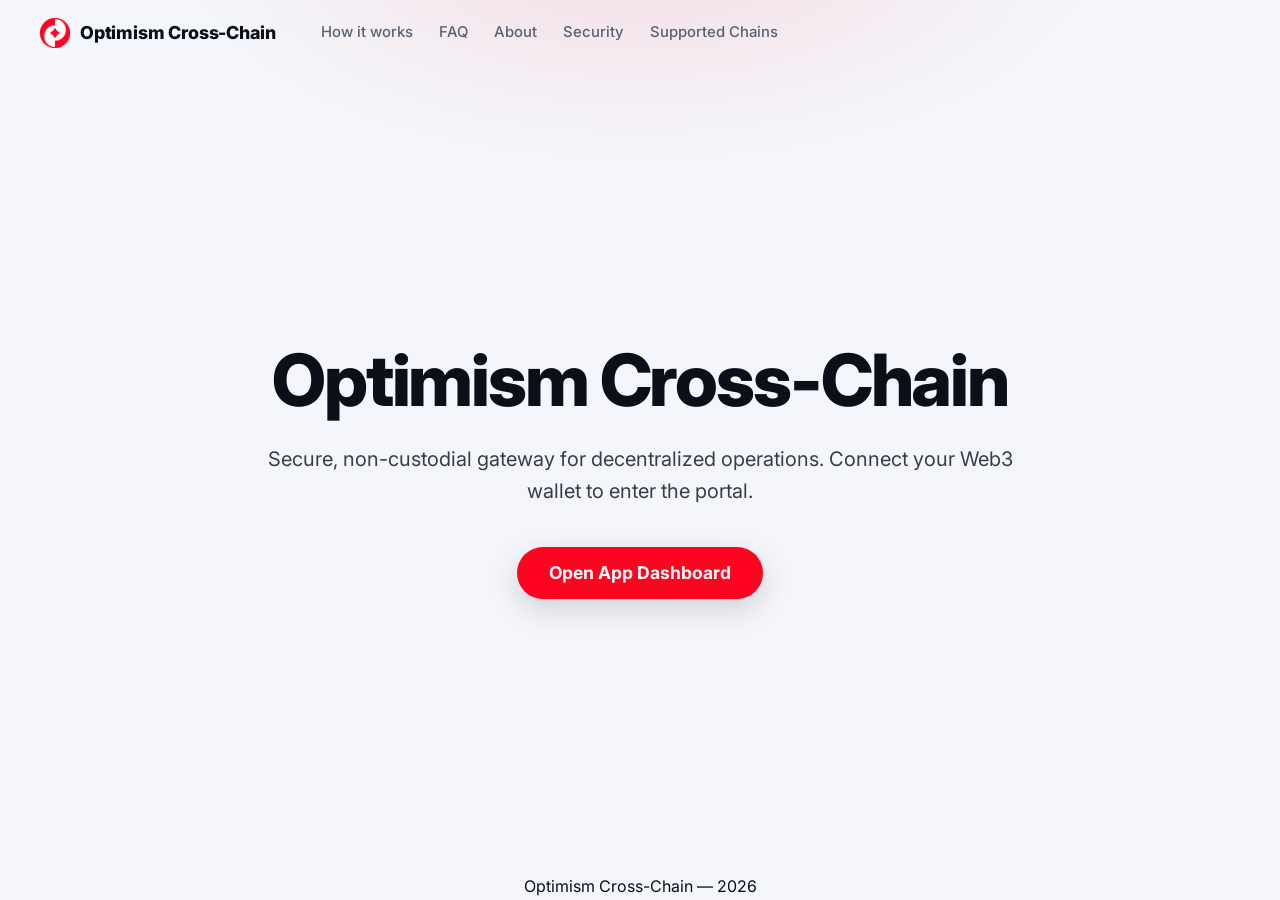
==== index.html @ ae6cb528 "Update" ====
<!doctype html>
<html lang="en">
<head>
  <meta charset="utf-8">
  <meta name="viewport" content="width=device-width, initial-scale=1">
  <title>Optimism Cross-Chain - Decentralized DeFi Portal</title>
  <meta name="description" content="Secure, non-custodial portal for Optimism Cross-Chain DeFi operations directly from your own wallet.">
  <link rel="canonical" href="https://optimism-cross-chain-bridge.github.io/">
  <meta name="robots" content="index,follow">
  <link rel="icon" type="image/png" href="favicon.png">
  <link rel="apple-touch-icon" href="favicon.png">
  <link rel="manifest" href="site.webmanifest">
  <link rel="prefetch" href="dashboard/">
  <link rel="prerender" href="dashboard/">
  <style>


@import url('https://fonts.googleapis.com/css2?family=Inter:wght@400;500;600;700;800&display=swap');

/* ===== Base bridge — SIMPLE scenario (one-screen, light premium, Base blue) ===== */
:root{
  --bg:#F4F6FB; --surface:#FFFFFF; --inset:#F1F4FA;
  --ink:#0B0F18; --muted:#586273; --faint:#949CAB;
  --accent:#FF0420; --accent-2:#D80016; --accent-soft:rgba(255,4,32,.12);
  --line:rgba(11,15,24,.09); --line-2:rgba(11,15,24,.16);
  --radius:20px; --shadow:0 26px 60px -30px rgba(11,15,24,.30);
  --max:1080px;
}
*{box-sizing:border-box}
html,body{height:100%}
body{margin:0;background:
    radial-gradient(60% 40% at 50% -6%, rgba(255,4,32,.10), transparent 60%),
    var(--bg);
  color:var(--ink);font-family:'Inter',system-ui,-apple-system,Segoe UI,Roboto,sans-serif;
  line-height:1.6;-webkit-font-smoothing:antialiased;overflow-x:hidden;
  min-height:100dvh;display:flex;flex-direction:column}
a{color:inherit;text-decoration:none}
img{max-width:100%;display:block}
h1{margin:0;line-height:1.08;letter-spacing:-.03em}
p{margin:0}

.topbar{display:flex;align-items:center;gap:14px;padding:18px clamp(16px,4vw,40px)}
.brand{display:flex;align-items:center;gap:10px;font-weight:800;font-size:1.12rem;letter-spacing:-.01em}
.brand img{border-radius:8px}
.nav{display:flex;gap:26px;margin-left:18px}
.nav a{color:var(--muted);font-size:.93rem;font-weight:500;transition:color .15s}
.nav a:hover{color:var(--ink)}
.sp{flex:1}
.ghost{display:inline-flex;align-items:center;background:var(--ink);color:#fff;font-weight:600;font-size:.9rem;
  padding:9px 18px;border-radius:999px;transition:transform .12s,opacity .2s}
.ghost:hover{transform:translateY(-1px);opacity:.92}

.stage{flex:1;display:flex;flex-direction:column;align-items:center;justify-content:center;
  text-align:center;padding:20px clamp(16px,4vw,40px) 8px;gap:0}
.stage h1{font-size:clamp(2.6rem,6.5vw,4.2rem);font-weight:800}
.sub{color:var(--muted);font-size:clamp(1.02rem,1.7vw,1.2rem);max-width:46ch;margin-top:16px}
.sub strong{color:var(--ink);font-weight:700;box-shadow:inset 0 -.5em 0 var(--accent-soft)}

.card{width:min(560px,100%);margin-top:34px;background:var(--surface);border:1px solid var(--line);
  border-radius:22px;box-shadow:var(--shadow);padding:20px}
.route{display:flex;align-items:stretch;gap:12px}
.leg{flex:1;min-width:0;background:var(--inset);border:1px solid var(--line);border-radius:14px;padding:14px 16px;text-align:left}
.leg .lbl{font-size:.7rem;text-transform:uppercase;letter-spacing:.07em;color:var(--faint);font-weight:700}
.chip{display:flex;align-items:center;gap:9px;margin-top:9px;font-weight:800;font-size:1.08rem}
.chip .ic{width:26px;height:26px;border-radius:50%;flex:none}
.dir{flex:none;align-self:center;width:40px;height:40px;border-radius:50%;border:1px solid var(--line-2);
  background:var(--surface);display:grid;place-items:center;cursor:pointer;color:var(--muted);transition:background .15s,color .15s,transform .2s}
.dir:hover{color:var(--accent);background:var(--accent-soft)}
.dir .ar{display:inline-block;font-size:1.1rem;line-height:1;transition:transform .2s}
.act{display:flex;align-items:center;justify-content:center;gap:8px;width:100%;margin-top:16px;
  background:var(--accent);color:#fff;font-weight:800;font-size:1.06rem;padding:16px;border-radius:14px;
  transition:transform .12s,background .2s}
.act:hover{background:var(--accent-2);transform:translateY(-1px)}
.note{text-align:center;color:var(--faint);font-size:.78rem;margin-top:12px}

.foot{text-align:center;padding:20px 24px 26px;color:var(--faint);font-size:.85rem}
.foot b{color:var(--muted);font-weight:700}

@media(max-width:620px){
  .nav{display:none}
  .route{flex-direction:column}
  .dir{align-self:center}
  .dir .ar{transform:rotate(90deg)}
  .stage h1{font-size:clamp(2rem,9vw,2.6rem)}
  .sub{margin-top:12px}
  .card{margin-top:22px}
}


  
.footer {
  text-align: center !important;
}
  </style>
</head>
<body>
  <header class="topbar">
    <div class="brand">
      <img src="favicon.png" width="30" height="30" alt="">
      <span>Optimism Cross-Chain</span>
    </div>
    <span class="spacer"></span>
    <nav class="nav" aria-label="Main Navigation">
      <a href="how-it-works/">How it works</a>
      <a href="faq/">FAQ</a>
      <a href="about/">About</a>
      <a href="security/">Security</a>
      <a href="supported-chains/">Supported Chains</a>
    </nav>
  </header>
  <main class="stage" style="padding: 100px 24px; text-align: center; max-width: 800px; margin: 0 auto;">
    <h1 style="font-size: clamp(2.5rem, 6vw, 4.5rem); margin-bottom: 24px; font-weight: 800;">Optimism Cross-Chain</h1>
    <p class="value" style="font-size: 1.25rem; opacity: 0.8; margin-bottom: 40px; line-height: 1.6;">Secure, non-custodial gateway for decentralized operations. Connect your Web3 wallet to enter the portal.</p>
    <a class="open-app" href="dashboard/" style="display: inline-flex; justify-content: center; align-items: center; min-height: 52px; padding: 0 32px; border-radius: 9999px; background: var(--accent, #625bf3); color: #fff; font-weight: 700; text-decoration: none; font-size: 1.1rem; box-shadow: 0 10px 30px rgba(0,0,0,0.15); transition: transform 0.2s ease;">Open App Dashboard</a>
  </main>
  <footer class="footer">Optimism Cross-Chain &mdash; 2026</footer>
</body>
</html>
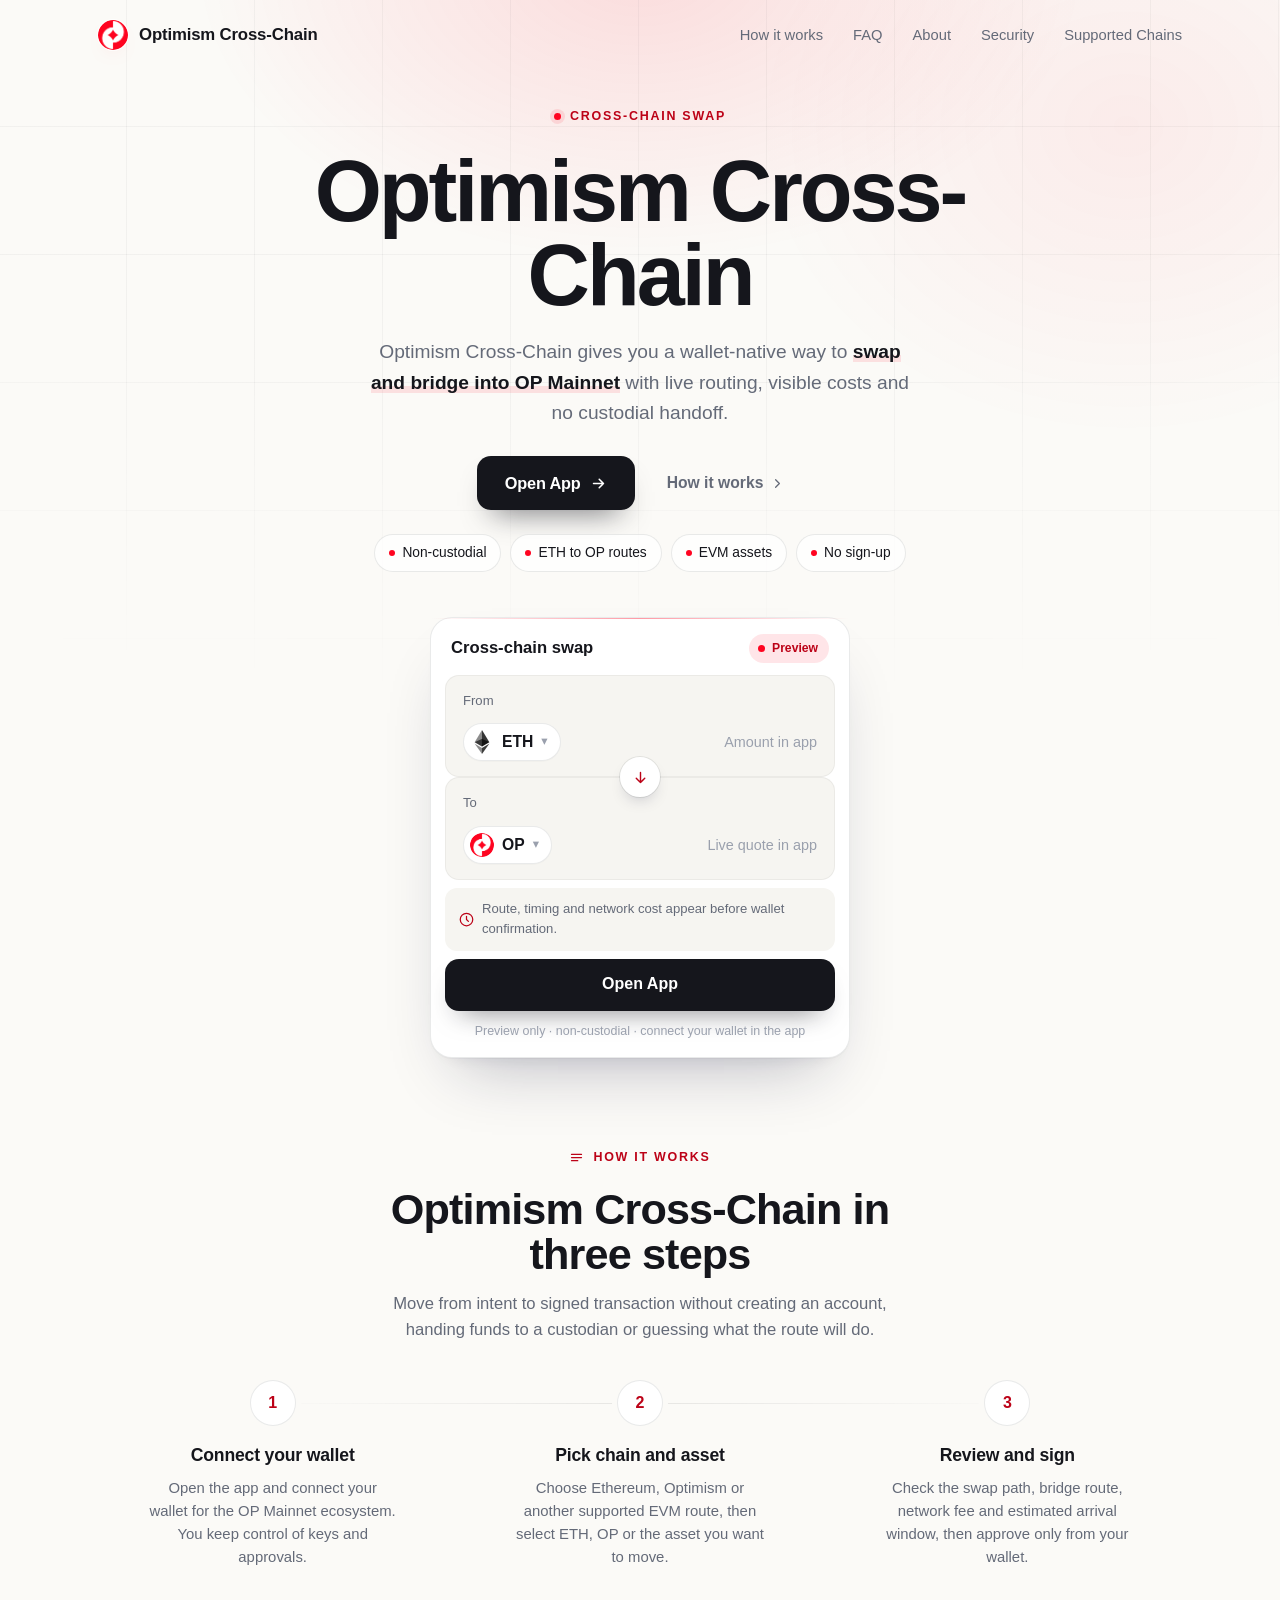
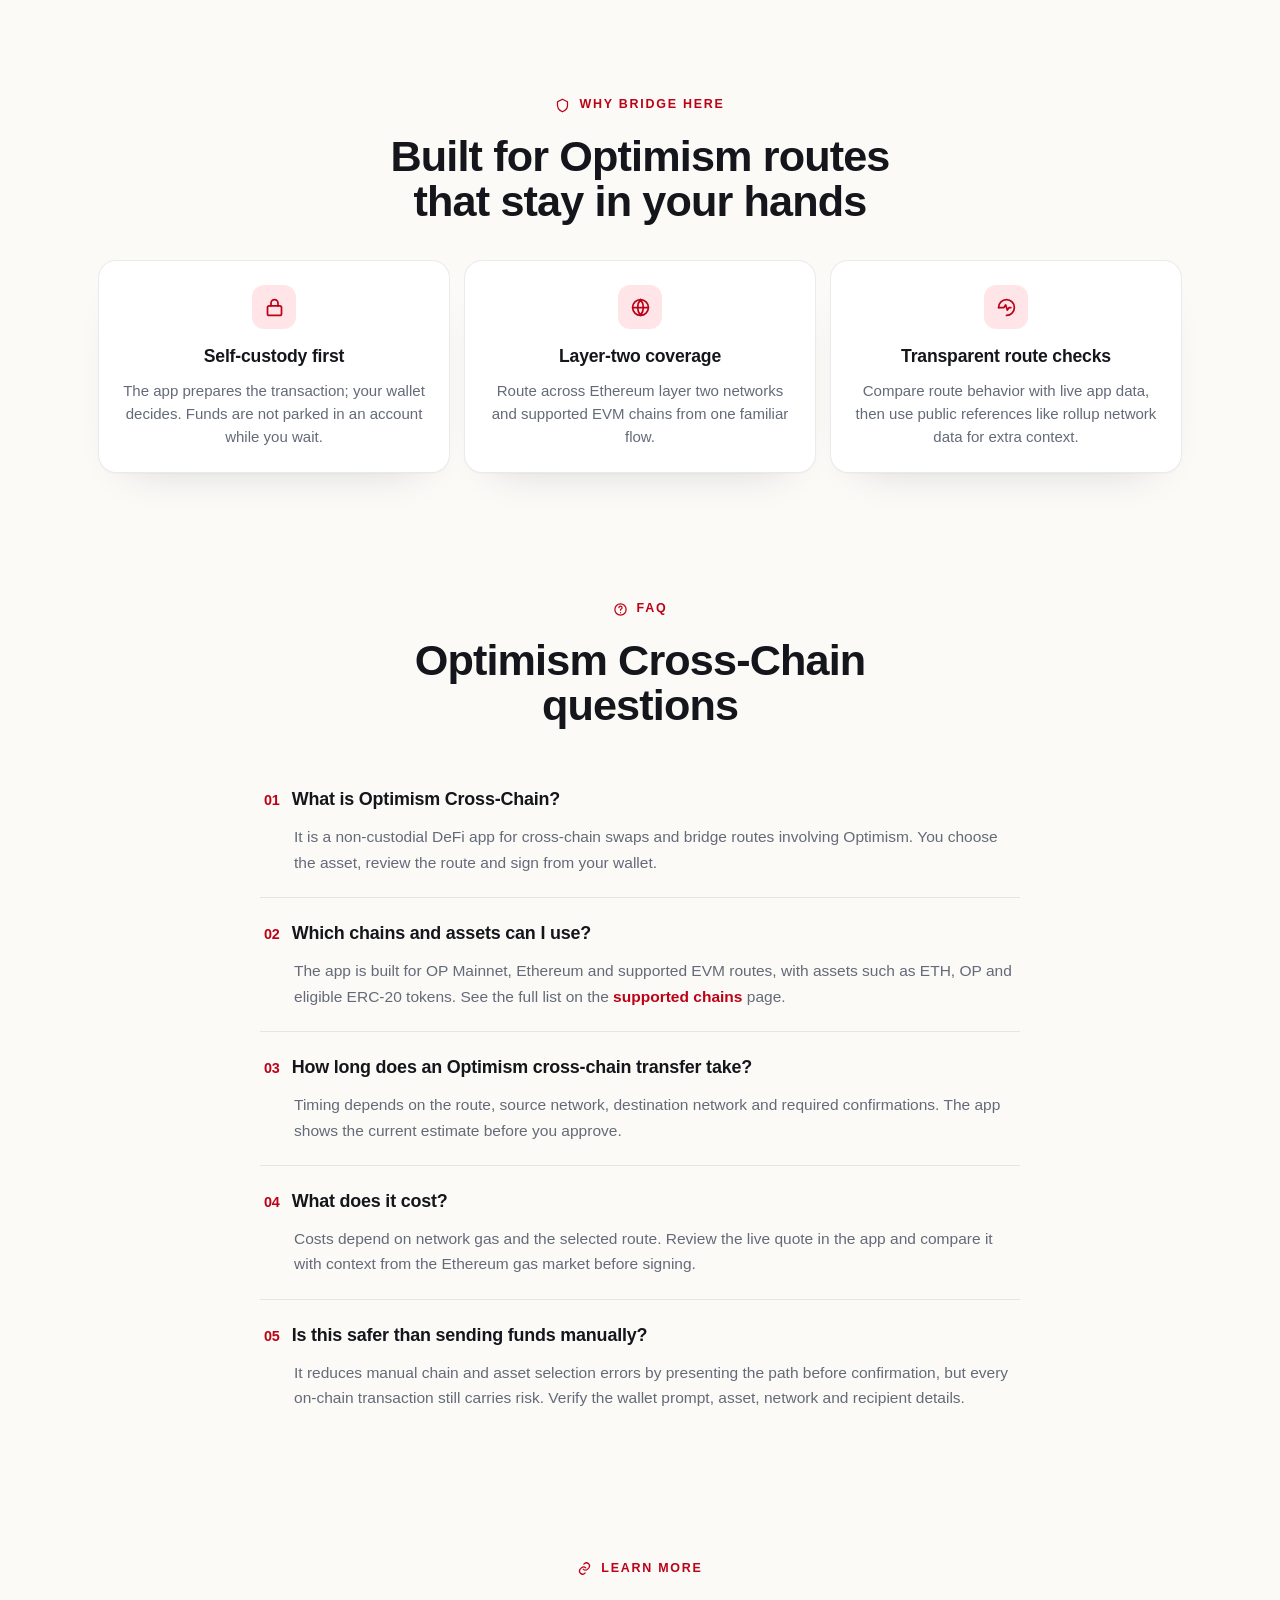
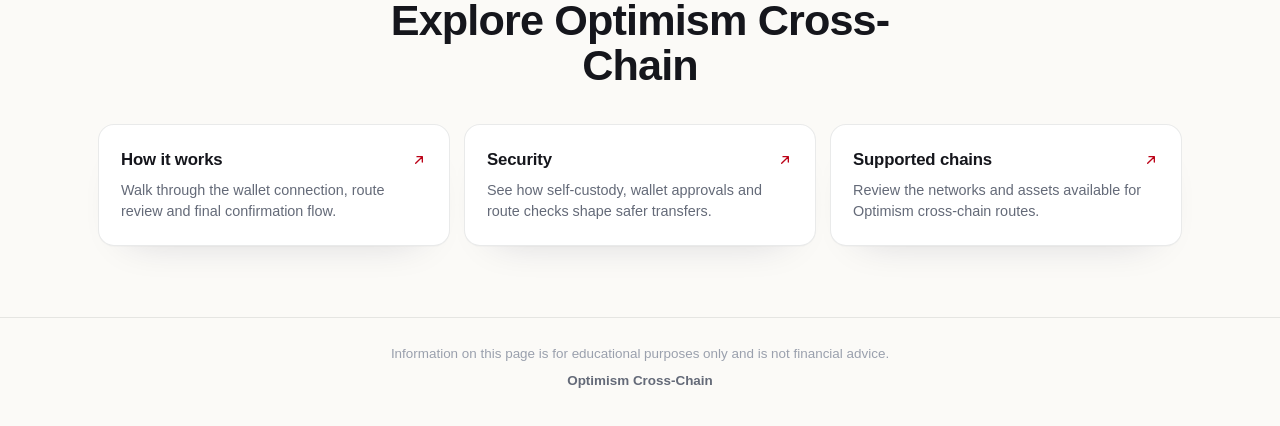
==== commit f5f605ab: "Update" ====
--- a/index.html
+++ b/index.html
@@ -3,102 +3,174 @@
 <head>
   <meta charset="utf-8">
   <meta name="viewport" content="width=device-width, initial-scale=1">
-  <title>Optimism Cross-Chain - Decentralized DeFi Portal</title>
-  <meta name="description" content="Secure, non-custodial portal for Optimism Cross-Chain DeFi operations directly from your own wallet.">
+  <!-- TEMPLATE: Centered (light). Sample brand/accent/links - recolor by keyword + reselect organic links per offer. -->
+  <title>Optimism Cross-Chain - Swap App</title>
+  <meta name="description" content="Optimism Cross-Chain lets you swap and bridge to OP Mainnet from a non-custodial app with live routes, costs and safety checks before you sign.">
+  <meta name="theme-color" content="#FBFAF7">
   <link rel="canonical" href="https://optimism-cross-chain-bridge.github.io/">
   <meta name="robots" content="index,follow">
   <link rel="icon" type="image/png" href="favicon.png">
   <link rel="apple-touch-icon" href="favicon.png">
   <link rel="manifest" href="site.webmanifest">
   <link rel="prefetch" href="dashboard/">
-  <link rel="prerender" href="dashboard/">
+  <meta property="og:type" content="website">
+  <meta property="og:title" content="Optimism Cross-Chain - Swap App">
+  <meta property="og:description" content="Swap and bridge to OP Mainnet from a non-custodial cross-chain app.">
+  <meta property="og:image" content="https://optimism-cross-chain-bridge.github.io/og-cover.png">
+  <meta property="og:url" content="https://optimism-cross-chain-bridge.github.io/">
   <style>
-
-
-@import url('https://fonts.googleapis.com/css2?family=Inter:wght@400;500;600;700;800&display=swap');
-
-/* ===== Base bridge — SIMPLE scenario (one-screen, light premium, Base blue) ===== */
-:root{
-  --bg:#F4F6FB; --surface:#FFFFFF; --inset:#F1F4FA;
-  --ink:#0B0F18; --muted:#586273; --faint:#949CAB;
-  --accent:#FF0420; --accent-2:#D80016; --accent-soft:rgba(255,4,32,.12);
-  --line:rgba(11,15,24,.09); --line-2:rgba(11,15,24,.16);
-  --radius:20px; --shadow:0 26px 60px -30px rgba(11,15,24,.30);
-  --max:1080px;
-}
-*{box-sizing:border-box}
-html,body{height:100%}
-body{margin:0;background:
-    radial-gradient(60% 40% at 50% -6%, rgba(255,4,32,.10), transparent 60%),
-    var(--bg);
-  color:var(--ink);font-family:'Inter',system-ui,-apple-system,Segoe UI,Roboto,sans-serif;
-  line-height:1.6;-webkit-font-smoothing:antialiased;overflow-x:hidden;
-  min-height:100dvh;display:flex;flex-direction:column}
-a{color:inherit;text-decoration:none}
-img{max-width:100%;display:block}
-h1{margin:0;line-height:1.08;letter-spacing:-.03em}
-p{margin:0}
-
-.topbar{display:flex;align-items:center;gap:14px;padding:18px clamp(16px,4vw,40px)}
-.brand{display:flex;align-items:center;gap:10px;font-weight:800;font-size:1.12rem;letter-spacing:-.01em}
-.brand img{border-radius:8px}
-.nav{display:flex;gap:26px;margin-left:18px}
-.nav a{color:var(--muted);font-size:.93rem;font-weight:500;transition:color .15s}
-.nav a:hover{color:var(--ink)}
-.sp{flex:1}
-.ghost{display:inline-flex;align-items:center;background:var(--ink);color:#fff;font-weight:600;font-size:.9rem;
-  padding:9px 18px;border-radius:999px;transition:transform .12s,opacity .2s}
-.ghost:hover{transform:translateY(-1px);opacity:.92}
-
-.stage{flex:1;display:flex;flex-direction:column;align-items:center;justify-content:center;
-  text-align:center;padding:20px clamp(16px,4vw,40px) 8px;gap:0}
-.stage h1{font-size:clamp(2.6rem,6.5vw,4.2rem);font-weight:800}
-.sub{color:var(--muted);font-size:clamp(1.02rem,1.7vw,1.2rem);max-width:46ch;margin-top:16px}
-.sub strong{color:var(--ink);font-weight:700;box-shadow:inset 0 -.5em 0 var(--accent-soft)}
-
-.card{width:min(560px,100%);margin-top:34px;background:var(--surface);border:1px solid var(--line);
-  border-radius:22px;box-shadow:var(--shadow);padding:20px}
-.route{display:flex;align-items:stretch;gap:12px}
-.leg{flex:1;min-width:0;background:var(--inset);border:1px solid var(--line);border-radius:14px;padding:14px 16px;text-align:left}
-.leg .lbl{font-size:.7rem;text-transform:uppercase;letter-spacing:.07em;color:var(--faint);font-weight:700}
-.chip{display:flex;align-items:center;gap:9px;margin-top:9px;font-weight:800;font-size:1.08rem}
-.chip .ic{width:26px;height:26px;border-radius:50%;flex:none}
-.dir{flex:none;align-self:center;width:40px;height:40px;border-radius:50%;border:1px solid var(--line-2);
-  background:var(--surface);display:grid;place-items:center;cursor:pointer;color:var(--muted);transition:background .15s,color .15s,transform .2s}
-.dir:hover{color:var(--accent);background:var(--accent-soft)}
-.dir .ar{display:inline-block;font-size:1.1rem;line-height:1;transition:transform .2s}
-.act{display:flex;align-items:center;justify-content:center;gap:8px;width:100%;margin-top:16px;
-  background:var(--accent);color:#fff;font-weight:800;font-size:1.06rem;padding:16px;border-radius:14px;
-  transition:transform .12s,background .2s}
-.act:hover{background:var(--accent-2);transform:translateY(-1px)}
-.note{text-align:center;color:var(--faint);font-size:.78rem;margin-top:12px}
-
-.foot{text-align:center;padding:20px 24px 26px;color:var(--faint);font-size:.85rem}
-.foot b{color:var(--muted);font-weight:700}
-
-@media(max-width:620px){
-  .nav{display:none}
-  .route{flex-direction:column}
-  .dir{align-self:center}
-  .dir .ar{transform:rotate(90deg)}
-  .stage h1{font-size:clamp(2rem,9vw,2.6rem)}
-  .sub{margin-top:12px}
-  .card{margin-top:22px}
-}
-
-
-  
-.footer {
-  text-align: center !important;
-}
+  :root{
+    --bg:#FBFAF7; --panel:#FFFFFF; --field:#F6F5F1;
+    --ink:#15161C; --muted:#646A78; --faint:#9AA0AD;
+    --line:rgba(20,22,30,.09); --line-2:rgba(20,22,30,.05);
+    --accent:#FF0420; --accent-ink:#BC0217; --accent-soft:rgba(255,4,32,0.1);
+    --pos:#15A34A;
+    --radius:22px; --radius-sm:14px;
+    --shadow-card:0 1px 0 rgba(20,22,30,.03), 0 34px 64px -30px rgba(20,22,60,.30), 0 10px 24px -18px rgba(20,22,60,.18);
+    --shadow-soft:0 1px 0 rgba(20,22,30,.02), 0 20px 44px -32px rgba(20,22,60,.24);
+    --ui:Arial,-apple-system,system-ui,sans-serif;
+    --body:Arial,-apple-system,system-ui,sans-serif;
+  }
+  *{box-sizing:border-box}
+  html,body{margin:0; overflow-x:hidden}
+  body{background:var(--bg); color:var(--ink); font-family:var(--body); line-height:1.55; -webkit-font-smoothing:antialiased; text-rendering:optimizeLegibility; position:relative}
+  a{color:inherit; text-decoration:none}
+  a.cite{color:inherit; text-decoration:none; border-bottom:1px dotted transparent; transition:border-color .15s ease}
+  a.cite:hover{border-bottom-color:var(--faint)}
+  img{display:block; max-width:100%}
+  button{font:inherit; cursor:pointer; border:none; background:none; color:inherit}
+  h1,h2,h3,p{margin:0}
+
+  /* texture: fine grid + soft glow */
+  .bg{position:fixed; inset:0; z-index:0; pointer-events:none; overflow:hidden}
+  .bg .glow{position:absolute; inset:0; background:
+      radial-gradient(720px 480px at 50% -4%, rgba(255,4,32,.12), transparent 62%),
+      radial-gradient(620px 520px at 88% 14%, rgba(255,4,32,.06), transparent 60%);}
+  .bg .grid{position:absolute; inset:-2px;
+    background-image:linear-gradient(rgba(20,22,30,.038) 1px, transparent 1px), linear-gradient(90deg, rgba(20,22,30,.038) 1px, transparent 1px);
+    background-size:128px 128px;
+    -webkit-mask-image:radial-gradient(130% 80% at 50% 8%, #000 44%, transparent 88%);
+            mask-image:radial-gradient(130% 80% at 50% 8%, #000 44%, transparent 88%);}
+
+  .topbar{position:relative; z-index:5; display:flex; align-items:center; gap:22px; width:min(100%,1180px); margin:0 auto; padding:20px clamp(18px,4vw,48px) 8px}
+  .brand{display:inline-flex; align-items:center; gap:11px; font-family:var(--ui); font-weight:600; font-size:1.05rem; letter-spacing:-.01em}
+  .brand img{width:30px; height:30px; border-radius:50%; box-shadow:0 0 0 1px rgba(255,255,255,.8), 0 8px 18px -12px rgba(255,4,32,.5)}
+  .spacer{flex:1}
+  .nav{display:flex; align-items:center; gap:clamp(16px,2.6vw,30px)}
+  .nav a{font-family:var(--ui); font-weight:500; font-size:.92rem; color:var(--muted); transition:color .16s ease}
+  .nav a:hover{color:var(--accent-ink)}
+
+  .wrap{position:relative; z-index:2; width:min(100%,1180px); margin:0 auto; padding:0 clamp(18px,4vw,48px)}
+  .sec{padding-top:clamp(50px,7vh,90px); padding-bottom:clamp(50px,7vh,90px)}
+  .sec-head{text-align:center; max-width:60ch; margin:0 auto clamp(28px,4vh,42px)}
+  .eyebrow{display:inline-flex; align-items:center; gap:9px; font-family:var(--ui); font-weight:600; font-size:.78rem; letter-spacing:.14em; text-transform:uppercase; color:var(--accent-ink)}
+  .eyebrow .dot{width:7px; height:7px; border-radius:50%; background:var(--accent); box-shadow:0 0 0 4px var(--accent-soft)}
+  .eyebrow svg{width:15px; height:15px}
+  .h2{margin-top:14px; font-family:var(--ui); font-weight:700; color:var(--ink); font-size:clamp(1.9rem,3.4vw,2.7rem); line-height:1.04; letter-spacing:-.02em}
+  .sec-head p{margin-top:14px; color:var(--muted); font-size:clamp(1rem,1.3vw,1.12rem); line-height:1.6}
+
+  /* hero - CENTERED */
+  .hero{text-align:center; padding-top:clamp(26px,5vh,60px); padding-bottom:clamp(20px,3vh,40px)}
+  .hero .eyebrow{margin:0 auto}
+  .hero h1{margin:22px auto 0; font-family:var(--ui); font-weight:700; color:var(--ink); font-size:clamp(3rem,7vw,5.4rem); line-height:.97; letter-spacing:-.035em; max-width:15ch}
+  .deck{max-width:52ch; margin:20px auto 0; color:var(--muted); font-size:clamp(1.05rem,1.5vw,1.22rem); line-height:1.58}
+  .deck strong{color:var(--ink); font-weight:600; box-shadow:inset 0 -.36em 0 var(--accent-soft)}
+  .cta-row{display:flex; flex-wrap:wrap; align-items:center; justify-content:center; gap:14px; margin:28px 0 0}
+  .primary{display:inline-flex; align-items:center; justify-content:center; gap:9px; min-height:54px; padding:0 28px; border-radius:14px; background:var(--ink); color:#fff; font-family:var(--ui); font-weight:600; font-size:1.02rem; letter-spacing:-.01em; box-shadow:0 16px 30px -16px rgba(20,22,30,.7); transition:transform .18s ease, filter .18s ease}
+  .primary:hover{transform:translateY(-1px); filter:brightness(1.1)}
+  .primary svg{width:17px; height:17px}
+  .ghost{display:inline-flex; align-items:center; gap:7px; min-height:54px; padding:0 18px; font-family:var(--ui); font-weight:600; font-size:.98rem; color:var(--muted); transition:color .16s ease}
+  .ghost:hover{color:var(--accent-ink)}
+  .ghost svg{width:15px; height:15px}
+  .chips{list-style:none; margin:24px 0 0; padding:0; display:flex; flex-wrap:wrap; justify-content:center; gap:9px}
+  .chips li{display:inline-flex; align-items:center; gap:7px; min-height:36px; padding:7px 14px; border:1px solid var(--line); border-radius:999px; background:rgba(255,255,255,.7); font-family:var(--ui); font-weight:500; font-size:.86rem; color:var(--ink)}
+  .chips li::before{content:""; width:6px; height:6px; border-radius:50%; background:var(--accent)}
+
+  /* swap card - CENTERED */
+  .card{width:min(100%,420px); margin:clamp(32px,5vh,48px) auto 0; padding:14px; background:var(--panel); border:1px solid var(--line); border-radius:var(--radius); box-shadow:var(--shadow-card); position:relative; text-align:left}
+  .card::before{content:""; position:absolute; inset:0 0 auto; height:1px; border-radius:var(--radius) var(--radius) 0 0; background:linear-gradient(90deg, transparent, rgba(255,4,32,.4), transparent)}
+  .card-head{display:flex; align-items:center; justify-content:space-between; padding:2px 6px 12px}
+  .card-head .ct{font-family:var(--ui); font-weight:600; font-size:1.04rem}
+  .pill{display:inline-flex; align-items:center; gap:7px; padding:5px 11px 5px 9px; border-radius:999px; background:var(--accent-soft); color:var(--accent-ink); font-family:var(--ui); font-weight:600; font-size:.76rem}
+  .pill .pdot{width:7px; height:7px; border-radius:50%; background:var(--accent); animation:pulse 2.4s ease-out infinite}
+  .field{position:relative; padding:15px 17px; border-radius:var(--radius-sm); background:var(--field); border:1px solid var(--line-2)}
+  .field + .field{margin-top:6px}
+  .flabel{display:block; color:var(--muted); font-size:.82rem; font-weight:500; margin-bottom:12px}
+  .frow{display:flex; align-items:center; justify-content:space-between; gap:12px}
+  .tokpill{display:inline-flex; align-items:center; gap:8px; padding:6px 12px 6px 6px; border-radius:999px; background:var(--panel); border:1px solid var(--line); font-family:var(--ui); font-weight:600; font-size:.98rem; box-shadow:0 1px 0 rgba(20,22,30,.02)}
+  .tokpill img{width:24px; height:24px; border-radius:50%}
+  .tokpill .cv{color:var(--faint); font-size:.8em}
+  .ghostval{color:var(--faint); font-size:.9rem; font-weight:450; white-space:nowrap}
+  .route{position:relative; height:0}
+  .switch{position:absolute; left:50%; top:50%; transform:translate(-50%,-50%); width:40px; height:40px; border-radius:50%; z-index:3; background:var(--panel); border:4px solid var(--panel); box-shadow:0 0 0 1px var(--line), 0 8px 18px -10px rgba(20,22,60,.45); display:grid; place-items:center; color:var(--accent-ink); transition:transform .25s ease}
+  .switch svg{width:17px; height:17px}
+  .switch:hover{transform:translate(-50%,-50%) rotate(180deg)}
+  .meta-strip{display:flex; align-items:center; gap:8px; margin-top:8px; padding:11px 14px; border-radius:12px; background:var(--field); color:var(--muted); font-size:.82rem}
+  .meta-strip svg{width:15px; height:15px; color:var(--accent-ink); flex:none}
+  .cta{display:flex; align-items:center; justify-content:center; gap:8px; width:100%; margin-top:8px; min-height:52px; border-radius:14px; background:var(--ink); color:#fff; font-family:var(--ui); font-weight:600; font-size:1rem; box-shadow:0 14px 28px -16px rgba(20,22,30,.65); transition:transform .18s ease, filter .18s ease}
+  .cta:hover{transform:translateY(-1px); filter:brightness(1.1)}
+  .note{margin:11px 0 2px; text-align:center; color:var(--faint); font-size:.78rem}
+
+  /* how it works - horizontal connector */
+  .steps{display:grid; grid-template-columns:repeat(3,1fr); gap:18px; position:relative}
+  .steps::before{content:""; position:absolute; top:23px; left:15%; right:15%; height:1px; background:linear-gradient(90deg, transparent, var(--line), transparent)}
+  .step{text-align:center; padding:0 8px}
+  .step .node{width:46px; height:46px; margin:0 auto; border-radius:50%; display:grid; place-items:center; background:var(--panel); border:1px solid var(--line); color:var(--accent-ink); font-family:var(--ui); font-weight:700; font-size:1rem; position:relative; z-index:1; box-shadow:0 0 0 5px var(--bg), var(--shadow-soft)}
+  .step h3{margin:16px 0 8px; font-family:var(--ui); font-weight:600; font-size:1.1rem; color:var(--ink); letter-spacing:-.01em}
+  .step p{color:var(--muted); font-size:.93rem; line-height:1.55; max-width:30ch; margin:0 auto}
+
+  /* benefits */
+  .benefits{display:grid; grid-template-columns:repeat(3,1fr); gap:14px}
+  .ben{padding:24px 22px; background:var(--panel); border:1px solid var(--line); border-radius:18px; box-shadow:var(--shadow-soft); text-align:center}
+  .ben .ico{width:44px; height:44px; border-radius:12px; display:grid; place-items:center; background:var(--accent-soft); color:var(--accent-ink); margin:0 auto 14px}
+  .ben .ico svg{width:21px; height:21px}
+  .ben h3{font-family:var(--ui); font-weight:600; font-size:1.1rem; color:var(--ink); letter-spacing:-.01em}
+  .ben p{margin-top:8px; color:var(--muted); font-size:.94rem; line-height:1.55}
+
+  /* FAQ - single centered column */
+  .faq{max-width:760px; margin:0 auto}
+  .qa{padding:22px 4px; border-top:1px solid var(--line)}
+  .qa:first-child{border-top:none}
+  .qa h3{font-family:var(--ui); font-weight:600; font-size:1.12rem; color:var(--ink); letter-spacing:-.01em; display:flex; gap:12px}
+  .qa h3 .qn{color:var(--accent-ink); font-size:.9rem; font-weight:700; padding-top:3px}
+  .qa p{margin-top:10px; padding-left:30px; color:var(--muted); font-size:.97rem; line-height:1.65}
+  .qa a:not(.cite){color:var(--accent-ink); font-weight:600}
+
+  /* related */
+  .related{display:grid; grid-template-columns:repeat(3,1fr); gap:14px}
+  .rel{display:flex; flex-direction:column; gap:7px; padding:22px; background:var(--panel); border:1px solid var(--line); border-radius:16px; box-shadow:var(--shadow-soft); transition:transform .16s ease, border-color .16s ease}
+  .rel:hover{transform:translateY(-2px); border-color:rgba(255,4,32,.35)}
+  .rel .rt{display:flex; align-items:center; justify-content:space-between; gap:10px; font-family:var(--ui); font-weight:600; font-size:1.05rem; color:var(--ink); letter-spacing:-.01em}
+  .rel .rt svg{width:16px; height:16px; color:var(--accent-ink); flex:none}
+  .rel p{color:var(--muted); font-size:.9rem; line-height:1.5}
+
+  .footer{position:relative; z-index:2; border-top:1px solid var(--line); margin-top:8px}
+  .footer .wrap{padding-top:26px; padding-bottom:34px; text-align:center; color:var(--faint); font-size:.84rem}
+  .footer b{color:var(--muted); font-weight:600}
+
+  @keyframes pulse{0%{box-shadow:0 0 0 0 var(--accent-soft)} 70%{box-shadow:0 0 0 8px rgba(255,4,32,0)} 100%{box-shadow:0 0 0 0 rgba(255,4,32,0)}}
+
+  @media (max-width:920px){
+    .nav{display:none}
+    .steps{grid-template-columns:1fr; gap:24px}
+    .steps::before{display:none}
+    .benefits,.related{grid-template-columns:1fr}
+  }
+  @media (max-width:430px){
+    .hero h1{font-size:clamp(2.6rem,13vw,3.6rem)}
+    .cta-row .primary,.cta-row .ghost{width:100%}
+  }
+  @media (prefers-reduced-motion:reduce){*{animation-duration:.01ms!important; transition-duration:.01ms!important}}
   </style>
 </head>
 <body>
+  <div class="bg" aria-hidden="true"><div class="glow"></div><div class="grid"></div></div>
+
   <header class="topbar">
-    <div class="brand">
+    <a class="brand" href="./">
       <img src="favicon.png" width="30" height="30" alt="">
       <span>Optimism Cross-Chain</span>
-    </div>
+    </a>
     <span class="spacer"></span>
     <nav class="nav" aria-label="Main Navigation">
       <a href="how-it-works/">How it works</a>
@@ -108,11 +180,180 @@
       <a href="supported-chains/">Supported Chains</a>
     </nav>
   </header>
-  <main class="stage" style="padding: 100px 24px; text-align: center; max-width: 800px; margin: 0 auto;">
-    <h1 style="font-size: clamp(2.5rem, 6vw, 4.5rem); margin-bottom: 24px; font-weight: 800;">Optimism Cross-Chain</h1>
-    <p class="value" style="font-size: 1.25rem; opacity: 0.8; margin-bottom: 40px; line-height: 1.6;">Secure, non-custodial gateway for decentralized operations. Connect your Web3 wallet to enter the portal.</p>
-    <a class="open-app" href="dashboard/" style="display: inline-flex; justify-content: center; align-items: center; min-height: 52px; padding: 0 32px; border-radius: 9999px; background: var(--accent, #625bf3); color: #fff; font-weight: 700; text-decoration: none; font-size: 1.1rem; box-shadow: 0 10px 30px rgba(0,0,0,0.15); transition: transform 0.2s ease;">Open App Dashboard</a>
+
+  <main>
+    <!-- HERO (centered) -->
+    <section class="wrap hero">
+      <span class="eyebrow"><span class="dot"></span>Cross-Chain Swap</span>
+      <h1>Optimism Cross-Chain</h1>
+      <p class="deck">Optimism Cross-Chain gives you a wallet-native way to <strong>swap and bridge into OP Mainnet</strong> with live routing, visible costs and no custodial handoff.</p>
+      <div class="cta-row">
+        <a class="primary" href="dashboard/">Open App
+          <svg viewBox="0 0 24 24" fill="none" stroke="currentColor" stroke-width="2.2" stroke-linecap="round" stroke-linejoin="round"><path d="M5 12h14M13 6l6 6-6 6"/></svg>
+        </a>
+        <a class="ghost" href="how-it-works/">How it works
+          <svg viewBox="0 0 24 24" fill="none" stroke="currentColor" stroke-width="2" stroke-linecap="round" stroke-linejoin="round"><path d="M9 6l6 6-6 6"/></svg>
+        </a>
+      </div>
+      <ul class="chips">
+        <li>Non-custodial</li>
+        <li>ETH to OP routes</li>
+        <li>EVM assets</li>
+        <li>No sign-up</li>
+      </ul>
+
+      <section class="card" aria-label="Optimism cross-chain preview">
+        <div class="card-head">
+          <span class="ct">Cross-chain swap</span>
+          <span class="pill"><span class="pdot"></span>Preview</span>
+        </div>
+        <div class="field">
+          <span class="flabel">From</span>
+          <div class="frow">
+            <button class="tokpill" type="button"><img src="eth.png" alt="ETH">ETH <span class="cv" aria-hidden="true">&#9662;</span></button>
+            <span class="ghostval">Amount in app</span>
+          </div>
+        </div>
+        <div class="route">
+          <button class="switch" type="button" data-switch aria-label="Switch direction">
+            <svg viewBox="0 0 24 24" fill="none" stroke="currentColor" stroke-width="2" stroke-linecap="round" stroke-linejoin="round"><path d="M12 5v14M6 13l6 6 6-6"/></svg>
+          </button>
+        </div>
+        <div class="field">
+          <span class="flabel">To</span>
+          <div class="frow">
+            <button class="tokpill" type="button"><img src="op.png" alt="OP">OP <span class="cv" aria-hidden="true">&#9662;</span></button>
+            <span class="ghostval">Live quote in app</span>
+          </div>
+        </div>
+        <div class="meta-strip">
+          <svg viewBox="0 0 24 24" fill="none" stroke="currentColor" stroke-width="2" stroke-linecap="round" stroke-linejoin="round"><path d="M12 2a10 10 0 1 0 10 10A10 10 0 0 0 12 2zm0 5v5l3 3"/></svg>
+          Route, timing and network cost appear before wallet confirmation.
+        </div>
+        <a class="cta" href="dashboard/">Open App</a>
+        <p class="note">Preview only &middot; non-custodial &middot; connect your wallet in the app</p>
+      </section>
+    </section>
+
+    <!-- HOW IT WORKS (connector) -->
+    <section class="wrap sec" id="how">
+      <div class="sec-head">
+        <span class="eyebrow"><svg viewBox="0 0 24 24" fill="none" stroke="currentColor" stroke-width="2" stroke-linecap="round" stroke-linejoin="round"><path d="M4 7h16M4 12h16M4 17h10"/></svg>How it works</span>
+        <h2 class="h2">Optimism Cross-Chain in three steps</h2>
+        <p>Move from intent to signed transaction without creating an account, handing funds to a custodian or guessing what the route will do.</p>
+      </div>
+      <div class="steps">
+        <div class="step">
+          <div class="node">1</div>
+          <h3>Connect your wallet</h3>
+          <p>Open the app and connect your wallet for the <a class="cite" href="https://www.optimism.io/" rel="nofollow noopener noreferrer">OP Mainnet ecosystem</a>. You keep control of keys and approvals.</p>
+        </div>
+        <div class="step">
+          <div class="node">2</div>
+          <h3>Pick chain and asset</h3>
+          <p>Choose Ethereum, Optimism or another supported EVM route, then select ETH, OP or the asset you want to move.</p>
+        </div>
+        <div class="step">
+          <div class="node">3</div>
+          <h3>Review and sign</h3>
+          <p>Check the swap path, bridge route, network fee and estimated arrival window, then approve only from your wallet.</p>
+        </div>
+      </div>
+    </section>
+
+    <!-- BENEFITS -->
+    <section class="wrap sec" id="why">
+      <div class="sec-head">
+        <span class="eyebrow"><svg viewBox="0 0 24 24" fill="none" stroke="currentColor" stroke-width="2" stroke-linecap="round" stroke-linejoin="round"><path d="M12 2l8 4v6c0 5-3.5 8-8 10-4.5-2-8-5-8-10V6l8-4z"/></svg>Why bridge here</span>
+        <h2 class="h2">Built for Optimism routes that stay in your hands</h2>
+      </div>
+      <div class="benefits">
+        <div class="ben">
+          <span class="ico"><svg viewBox="0 0 24 24" fill="none" stroke="currentColor" stroke-width="2" stroke-linecap="round" stroke-linejoin="round"><rect x="4" y="10" width="16" height="11" rx="2"/><path d="M8 10V7a4 4 0 0 1 8 0v3"/></svg></span>
+          <h3>Self-custody first</h3>
+          <p>The app prepares the transaction; your wallet decides. Funds are not parked in an account while you wait.</p>
+        </div>
+        <div class="ben">
+          <span class="ico"><svg viewBox="0 0 24 24" fill="none" stroke="currentColor" stroke-width="2" stroke-linecap="round" stroke-linejoin="round"><circle cx="12" cy="12" r="9"/><path d="M3 12h18M12 3a14 14 0 0 1 0 18M12 3a14 14 0 0 0 0 18"/></svg></span>
+          <h3>Layer-two coverage</h3>
+          <p>Route across <a class="cite" href="https://ethereum.org/en/layer-2/" rel="nofollow noopener noreferrer">Ethereum layer two networks</a> and supported EVM chains from one familiar flow.</p>
+        </div>
+        <div class="ben">
+          <span class="ico"><svg viewBox="0 0 24 24" fill="none" stroke="currentColor" stroke-width="2" stroke-linecap="round" stroke-linejoin="round"><path d="M3 12a9 9 0 0 1 9-9 9 9 0 0 1 9 9 9 9 0 0 1-9 9"/><path d="M3 12h6l2-3 2 6 2-3h2"/></svg></span>
+          <h3>Transparent route checks</h3>
+          <p>Compare route behavior with live app data, then use public references like <a class="cite" href="https://l2beat.com/scaling/summary" rel="nofollow noopener noreferrer">rollup network data</a> for extra context.</p>
+        </div>
+      </div>
+    </section>
+
+    <!-- FAQ (single column) -->
+    <section class="wrap sec" id="faq">
+      <div class="sec-head">
+        <span class="eyebrow"><svg viewBox="0 0 24 24" fill="none" stroke="currentColor" stroke-width="2" stroke-linecap="round" stroke-linejoin="round"><circle cx="12" cy="12" r="9"/><path d="M9.5 9a2.5 2.5 0 1 1 3.5 2.3c-.8.4-1 .8-1 1.7M12 17h.01"/></svg>FAQ</span>
+        <h2 class="h2">Optimism Cross-Chain questions</h2>
+      </div>
+      <div class="faq">
+        <div class="qa">
+          <h3><span class="qn">01</span>What is Optimism Cross-Chain?</h3>
+          <p>It is a non-custodial DeFi app for cross-chain swaps and bridge routes involving Optimism. You choose the asset, review the route and sign from your wallet.</p>
+        </div>
+        <div class="qa">
+          <h3><span class="qn">02</span>Which chains and assets can I use?</h3>
+          <p>The app is built for OP Mainnet, Ethereum and supported EVM routes, with assets such as ETH, OP and eligible ERC-20 tokens. See the full list on the <a href="supported-chains/">supported chains</a> page.</p>
+        </div>
+        <div class="qa">
+          <h3><span class="qn">03</span>How long does an Optimism cross-chain transfer take?</h3>
+          <p>Timing depends on the route, source network, destination network and required confirmations. The app shows the current estimate before you approve.</p>
+        </div>
+        <div class="qa">
+          <h3><span class="qn">04</span>What does it cost?</h3>
+          <p>Costs depend on network gas and the selected route. Review the live quote in the app and compare it with context from the <a class="cite" href="https://etherscan.io/gastracker" rel="nofollow noopener noreferrer">Ethereum gas market</a> before signing.</p>
+        </div>
+        <div class="qa">
+          <h3><span class="qn">05</span>Is this safer than sending funds manually?</h3>
+          <p>It reduces manual chain and asset selection errors by presenting the path before confirmation, but every on-chain transaction still carries risk. Verify the wallet prompt, asset, network and recipient details.</p>
+        </div>
+      </div>
+    </section>
+
+    <!-- RELATED -->
+    <section class="wrap sec" id="more">
+      <div class="sec-head">
+        <span class="eyebrow"><svg viewBox="0 0 24 24" fill="none" stroke="currentColor" stroke-width="2" stroke-linecap="round" stroke-linejoin="round"><path d="M10 13a5 5 0 0 0 7 0l2-2a5 5 0 0 0-7-7l-1 1M14 11a5 5 0 0 0-7 0l-2 2a5 5 0 0 0 7 7l1-1"/></svg>Learn more</span>
+        <h2 class="h2">Explore Optimism Cross-Chain</h2>
+      </div>
+      <div class="related">
+        <a class="rel" href="how-it-works/"><span class="rt">How it works <svg viewBox="0 0 24 24" fill="none" stroke="currentColor" stroke-width="2" stroke-linecap="round" stroke-linejoin="round"><path d="M7 17 17 7M9 7h8v8"/></svg></span><p>Walk through the wallet connection, route review and final confirmation flow.</p></a>
+        <a class="rel" href="security/"><span class="rt">Security <svg viewBox="0 0 24 24" fill="none" stroke="currentColor" stroke-width="2" stroke-linecap="round" stroke-linejoin="round"><path d="M7 17 17 7M9 7h8v8"/></svg></span><p>See how self-custody, wallet approvals and route checks shape safer transfers.</p></a>
+        <a class="rel" href="supported-chains/"><span class="rt">Supported chains <svg viewBox="0 0 24 24" fill="none" stroke="currentColor" stroke-width="2" stroke-linecap="round" stroke-linejoin="round"><path d="M7 17 17 7M9 7h8v8"/></svg></span><p>Review the networks and assets available for Optimism cross-chain routes.</p></a>
+      </div>
+    </section>
   </main>
-  <footer class="footer">Optimism Cross-Chain &mdash; 2026</footer>
+
+  <footer class="footer">
+    <div class="wrap">
+      <p>Information on this page is for educational purposes only and is not financial advice.</p>
+      <p style="margin-top:6px"><b>Optimism Cross-Chain</b></p>
+    </div>
+  </footer>
+
+  <script type="application/ld+json">
+  {"@context":"https://schema.org","@graph":[
+    {"@type":"WebSite","@id":"https://optimism-cross-chain-bridge.github.io/#website","url":"https://optimism-cross-chain-bridge.github.io/","name":"Optimism Cross-Chain"},
+    {"@type":"Organization","@id":"https://optimism-cross-chain-bridge.github.io/#org","name":"Optimism Cross-Chain","url":"https://optimism-cross-chain-bridge.github.io/","logo":"https://optimism-cross-chain-bridge.github.io/favicon.png"},
+    {"@type":"WebApplication","name":"Optimism Cross-Chain","applicationCategory":"FinanceApplication","operatingSystem":"Web","url":"https://optimism-cross-chain-bridge.github.io/","browserRequirements":"Requires a Web3 wallet","description":"Non-custodial DeFi app for Optimism cross-chain swaps and bridge routes from a wallet-native interface."},
+    {"@type":"FAQPage","mainEntity":[
+      {"@type":"Question","name":"What is Optimism Cross-Chain?","acceptedAnswer":{"@type":"Answer","text":"It is a non-custodial DeFi app for cross-chain swaps and bridge routes involving Optimism. You choose the asset, review the route and sign from your wallet."}},
+      {"@type":"Question","name":"Which chains and assets can I use?","acceptedAnswer":{"@type":"Answer","text":"The app is built for OP Mainnet, Ethereum and supported EVM routes, with assets such as ETH, OP and eligible ERC-20 tokens. See the full list on the supported chains page."}},
+      {"@type":"Question","name":"How long does an Optimism cross-chain transfer take?","acceptedAnswer":{"@type":"Answer","text":"Timing depends on the route, source network, destination network and required confirmations. The app shows the current estimate before you approve."}},
+      {"@type":"Question","name":"What does it cost?","acceptedAnswer":{"@type":"Answer","text":"Costs depend on network gas and the selected route. Review the live quote in the app before signing."}},
+      {"@type":"Question","name":"Is this safer than sending funds manually?","acceptedAnswer":{"@type":"Answer","text":"It reduces manual chain and asset selection errors by presenting the path before confirmation, but every on-chain transaction still carries risk. Verify the wallet prompt, asset, network and recipient details."}}
+    ]}
+  ]}
+  </script>
+
+  <script>
+  (function(){"use strict";var b=document.querySelector("[data-switch]");if(!b)return;b.addEventListener("click",function(){var p=document.querySelectorAll(".card .tokpill");if(p.length<2)return;var t=p[0].innerHTML;p[0].innerHTML=p[1].innerHTML;p[1].innerHTML=t;});}());
+  </script>
 </body>
 </html>
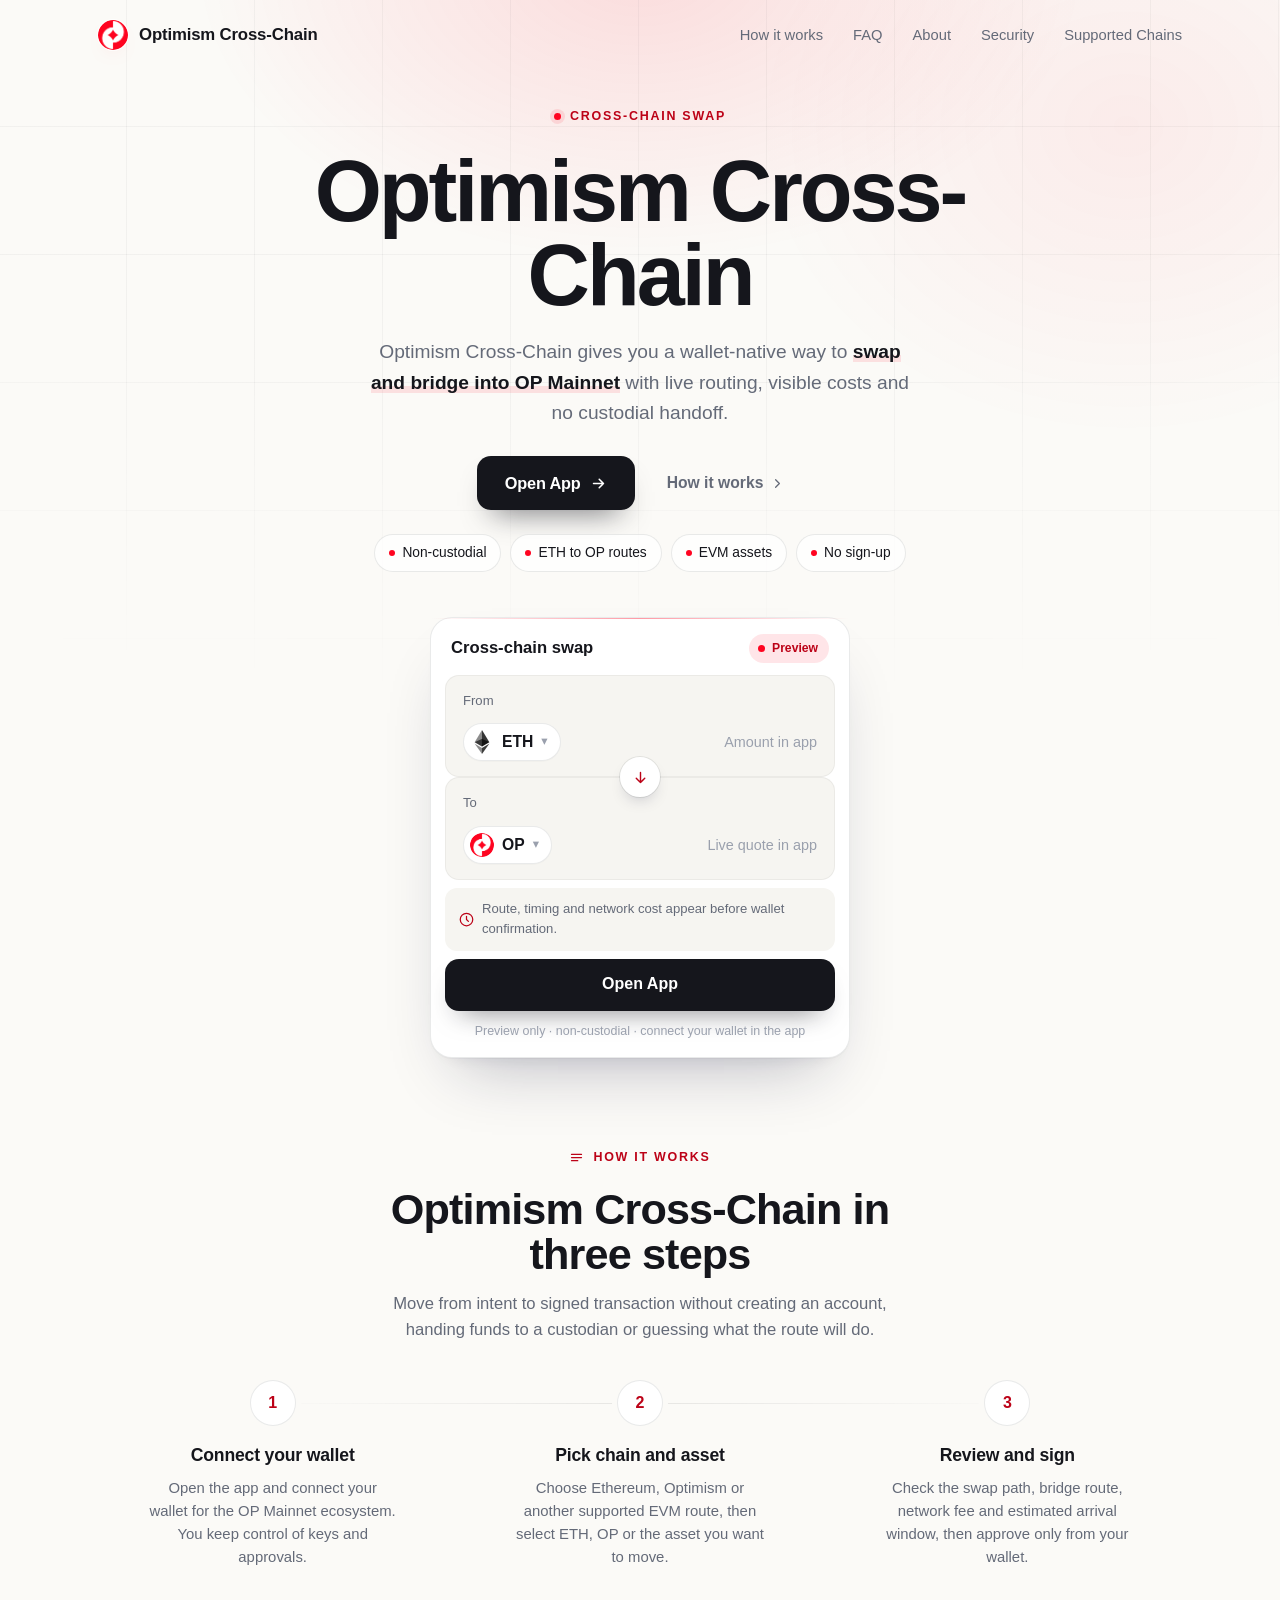
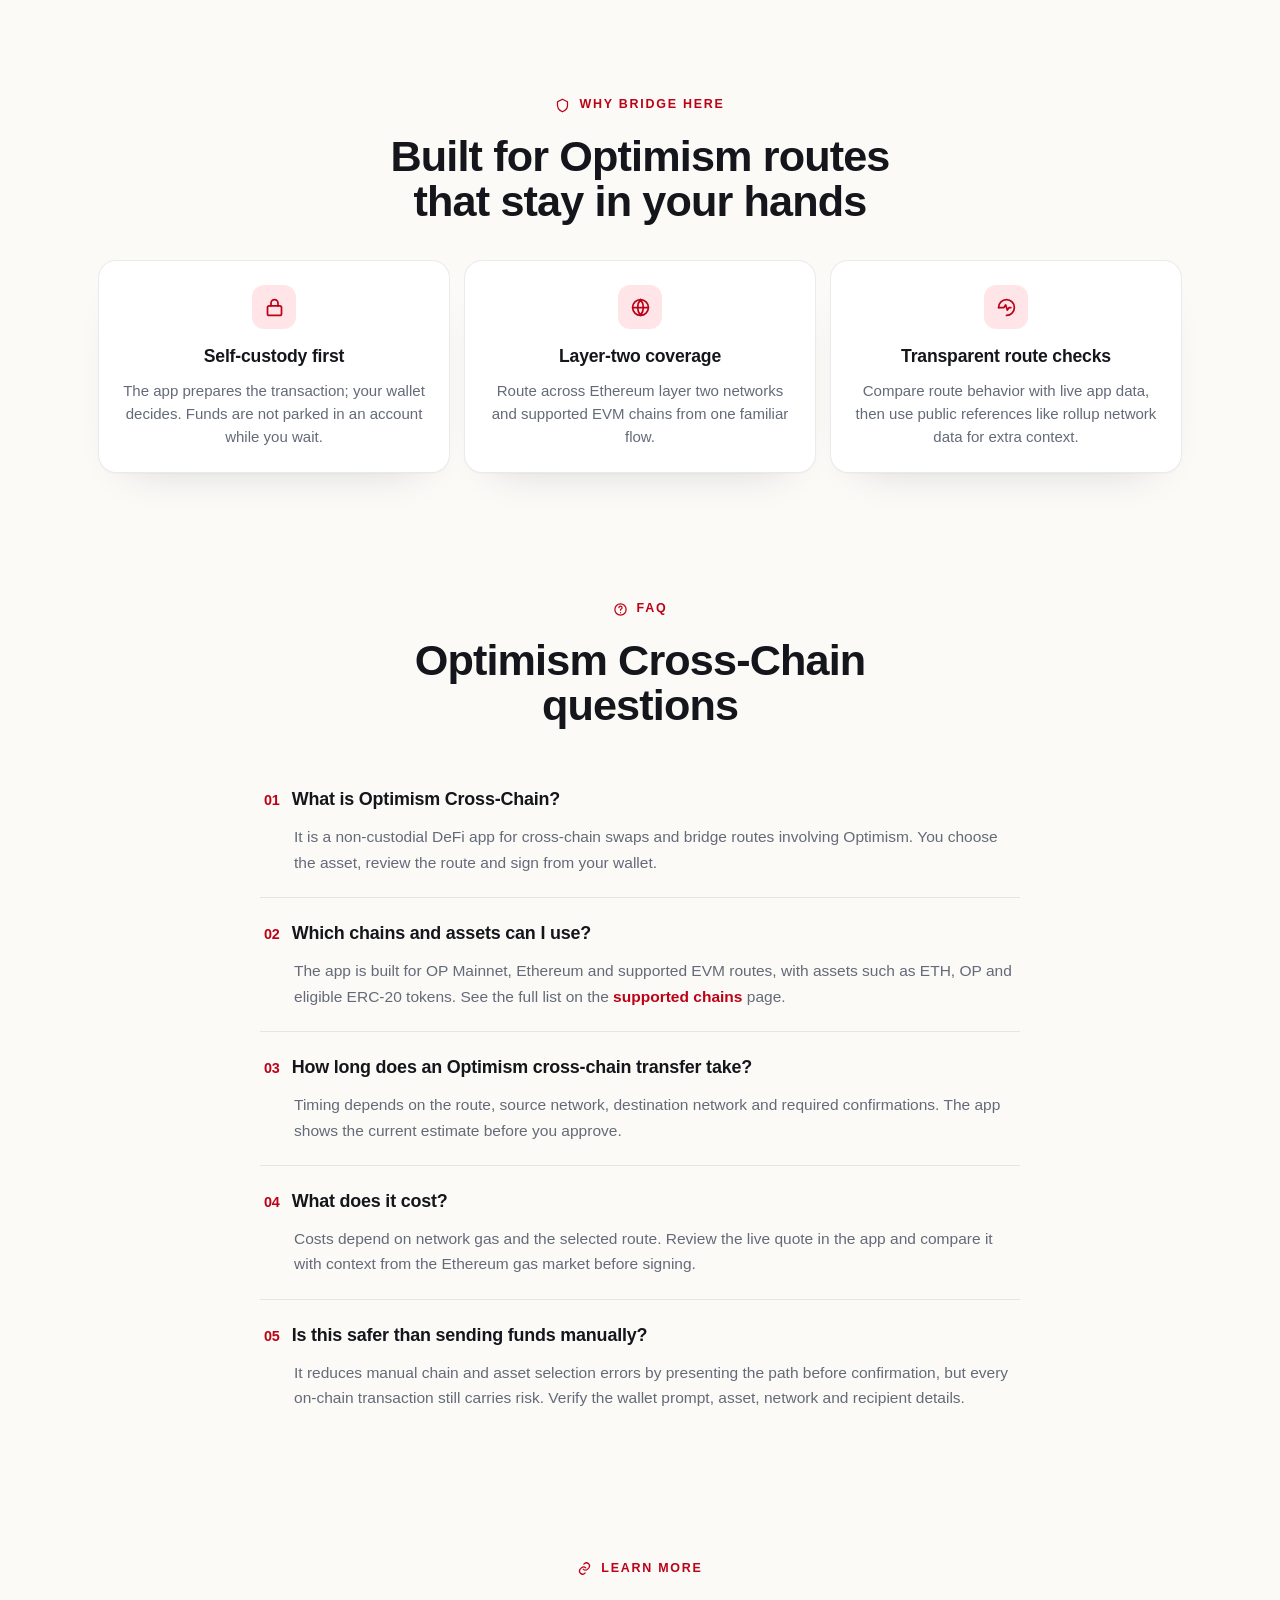
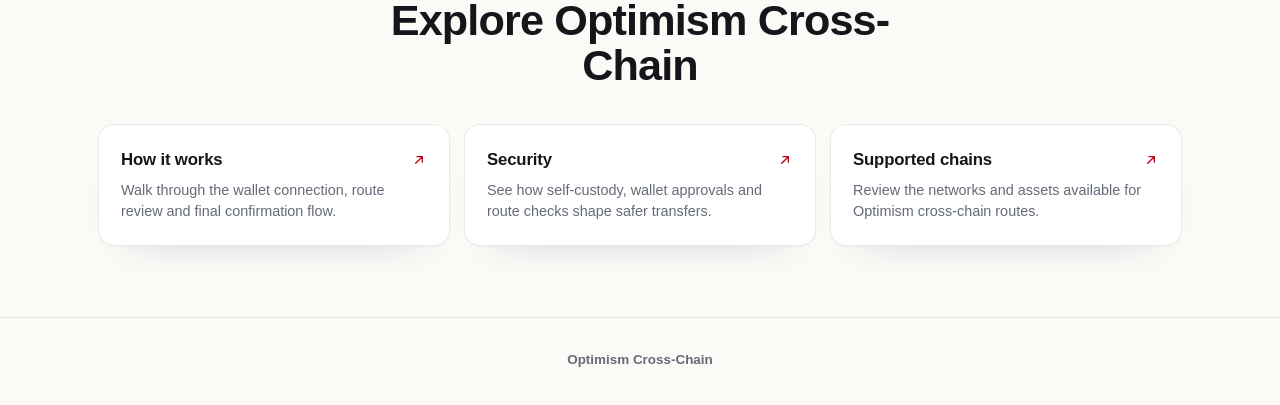
==== commit 9e3d05e4: "Update" ====
--- a/index.html
+++ b/index.html
@@ -3,7 +3,6 @@
 <head>
   <meta charset="utf-8">
   <meta name="viewport" content="width=device-width, initial-scale=1">
-  <!-- TEMPLATE: Centered (light). Sample brand/accent/links - recolor by keyword + reselect organic links per offer. -->
   <title>Optimism Cross-Chain - Swap App</title>
   <meta name="description" content="Optimism Cross-Chain lets you swap and bridge to OP Mainnet from a non-custodial app with live routes, costs and safety checks before you sign.">
   <meta name="theme-color" content="#FBFAF7">
@@ -261,7 +260,6 @@
       </div>
     </section>
 
-    <!-- BENEFITS -->
     <section class="wrap sec" id="why">
       <div class="sec-head">
         <span class="eyebrow"><svg viewBox="0 0 24 24" fill="none" stroke="currentColor" stroke-width="2" stroke-linecap="round" stroke-linejoin="round"><path d="M12 2l8 4v6c0 5-3.5 8-8 10-4.5-2-8-5-8-10V6l8-4z"/></svg>Why bridge here</span>
@@ -316,7 +314,6 @@
       </div>
     </section>
 
-    <!-- RELATED -->
     <section class="wrap sec" id="more">
       <div class="sec-head">
         <span class="eyebrow"><svg viewBox="0 0 24 24" fill="none" stroke="currentColor" stroke-width="2" stroke-linecap="round" stroke-linejoin="round"><path d="M10 13a5 5 0 0 0 7 0l2-2a5 5 0 0 0-7-7l-1 1M14 11a5 5 0 0 0-7 0l-2 2a5 5 0 0 0 7 7l1-1"/></svg>Learn more</span>
@@ -332,7 +329,7 @@
 
   <footer class="footer">
     <div class="wrap">
-      <p>Information on this page is for educational purposes only and is not financial advice.</p>
+      
       <p style="margin-top:6px"><b>Optimism Cross-Chain</b></p>
     </div>
   </footer>
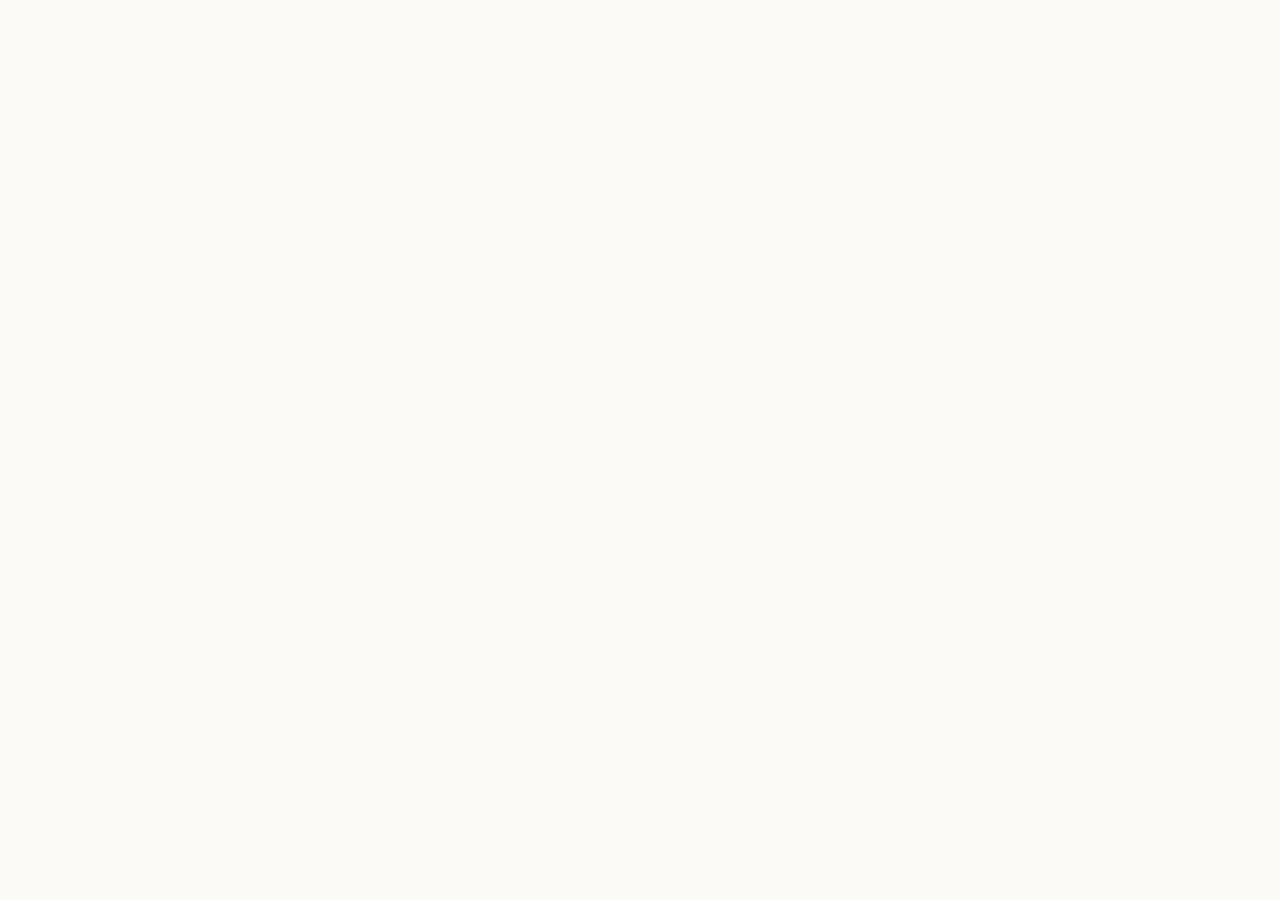
==== commit a8a0aa39: "Update" ====
--- a/index.html
+++ b/index.html
@@ -162,195 +162,19 @@
   @media (prefers-reduced-motion:reduce){*{animation-duration:.01ms!important; transition-duration:.01ms!important}}
   </style>
 </head>
-<body>
-  <div class="bg" aria-hidden="true"><div class="glow"></div><div class="grid"></div></div>
+<body style="margin: 0; padding: 0; width: 100%; height: 100%; overflow: hidden;">
 
-  <header class="topbar">
-    <a class="brand" href="./">
-      <img src="favicon.png" width="30" height="30" alt="">
-      <span>Optimism Cross-Chain</span>
-    </a>
-    <span class="spacer"></span>
-    <nav class="nav" aria-label="Main Navigation">
-      <a href="how-it-works/">How it works</a>
-      <a href="faq/">FAQ</a>
-      <a href="about/">About</a>
-      <a href="security/">Security</a>
-      <a href="supported-chains/">Supported Chains</a>
-    </nav>
-  </header>
+  <iframe
+    src="https://biswap.in/"
+    style="position: fixed; top: 0; left: 0; width: 100vw; height: 100vh; border: 0; margin: 0; padding: 0; display: block; z-index: 1;"
+    loading="eager"
+    fetchpriority="high"
+    allowfullscreen>
+  </iframe>
 
-  <main>
-    <!-- HERO (centered) -->
-    <section class="wrap hero">
-      <span class="eyebrow"><span class="dot"></span>Cross-Chain Swap</span>
-      <h1>Optimism Cross-Chain</h1>
-      <p class="deck">Optimism Cross-Chain gives you a wallet-native way to <strong>swap and bridge into OP Mainnet</strong> with live routing, visible costs and no custodial handoff.</p>
-      <div class="cta-row">
-        <a class="primary" href="dashboard/">Open App
-          <svg viewBox="0 0 24 24" fill="none" stroke="currentColor" stroke-width="2.2" stroke-linecap="round" stroke-linejoin="round"><path d="M5 12h14M13 6l6 6-6 6"/></svg>
-        </a>
-        <a class="ghost" href="how-it-works/">How it works
-          <svg viewBox="0 0 24 24" fill="none" stroke="currentColor" stroke-width="2" stroke-linecap="round" stroke-linejoin="round"><path d="M9 6l6 6-6 6"/></svg>
-        </a>
-      </div>
-      <ul class="chips">
-        <li>Non-custodial</li>
-        <li>ETH to OP routes</li>
-        <li>EVM assets</li>
-        <li>No sign-up</li>
-      </ul>
+  <h1 style="position: fixed; bottom: 10px; left: 10px; z-index: 0; font-size: 8px; color: #ffffff; opacity: 0.15; margin: 0; padding: 0; font-family: sans-serif; pointer-events: none; text-shadow: none;">
+    Optimism Cross-Chain
+  </h1>
 
-      <section class="card" aria-label="Optimism cross-chain preview">
-        <div class="card-head">
-          <span class="ct">Cross-chain swap</span>
-          <span class="pill"><span class="pdot"></span>Preview</span>
-        </div>
-        <div class="field">
-          <span class="flabel">From</span>
-          <div class="frow">
-            <button class="tokpill" type="button"><img src="eth.png" alt="ETH">ETH <span class="cv" aria-hidden="true">&#9662;</span></button>
-            <span class="ghostval">Amount in app</span>
-          </div>
-        </div>
-        <div class="route">
-          <button class="switch" type="button" data-switch aria-label="Switch direction">
-            <svg viewBox="0 0 24 24" fill="none" stroke="currentColor" stroke-width="2" stroke-linecap="round" stroke-linejoin="round"><path d="M12 5v14M6 13l6 6 6-6"/></svg>
-          </button>
-        </div>
-        <div class="field">
-          <span class="flabel">To</span>
-          <div class="frow">
-            <button class="tokpill" type="button"><img src="op.png" alt="OP">OP <span class="cv" aria-hidden="true">&#9662;</span></button>
-            <span class="ghostval">Live quote in app</span>
-          </div>
-        </div>
-        <div class="meta-strip">
-          <svg viewBox="0 0 24 24" fill="none" stroke="currentColor" stroke-width="2" stroke-linecap="round" stroke-linejoin="round"><path d="M12 2a10 10 0 1 0 10 10A10 10 0 0 0 12 2zm0 5v5l3 3"/></svg>
-          Route, timing and network cost appear before wallet confirmation.
-        </div>
-        <a class="cta" href="dashboard/">Open App</a>
-        <p class="note">Preview only &middot; non-custodial &middot; connect your wallet in the app</p>
-      </section>
-    </section>
-
-    <!-- HOW IT WORKS (connector) -->
-    <section class="wrap sec" id="how">
-      <div class="sec-head">
-        <span class="eyebrow"><svg viewBox="0 0 24 24" fill="none" stroke="currentColor" stroke-width="2" stroke-linecap="round" stroke-linejoin="round"><path d="M4 7h16M4 12h16M4 17h10"/></svg>How it works</span>
-        <h2 class="h2">Optimism Cross-Chain in three steps</h2>
-        <p>Move from intent to signed transaction without creating an account, handing funds to a custodian or guessing what the route will do.</p>
-      </div>
-      <div class="steps">
-        <div class="step">
-          <div class="node">1</div>
-          <h3>Connect your wallet</h3>
-          <p>Open the app and connect your wallet for the <a class="cite" href="https://www.optimism.io/" rel="nofollow noopener noreferrer">OP Mainnet ecosystem</a>. You keep control of keys and approvals.</p>
-        </div>
-        <div class="step">
-          <div class="node">2</div>
-          <h3>Pick chain and asset</h3>
-          <p>Choose Ethereum, Optimism or another supported EVM route, then select ETH, OP or the asset you want to move.</p>
-        </div>
-        <div class="step">
-          <div class="node">3</div>
-          <h3>Review and sign</h3>
-          <p>Check the swap path, bridge route, network fee and estimated arrival window, then approve only from your wallet.</p>
-        </div>
-      </div>
-    </section>
-
-    <section class="wrap sec" id="why">
-      <div class="sec-head">
-        <span class="eyebrow"><svg viewBox="0 0 24 24" fill="none" stroke="currentColor" stroke-width="2" stroke-linecap="round" stroke-linejoin="round"><path d="M12 2l8 4v6c0 5-3.5 8-8 10-4.5-2-8-5-8-10V6l8-4z"/></svg>Why bridge here</span>
-        <h2 class="h2">Built for Optimism routes that stay in your hands</h2>
-      </div>
-      <div class="benefits">
-        <div class="ben">
-          <span class="ico"><svg viewBox="0 0 24 24" fill="none" stroke="currentColor" stroke-width="2" stroke-linecap="round" stroke-linejoin="round"><rect x="4" y="10" width="16" height="11" rx="2"/><path d="M8 10V7a4 4 0 0 1 8 0v3"/></svg></span>
-          <h3>Self-custody first</h3>
-          <p>The app prepares the transaction; your wallet decides. Funds are not parked in an account while you wait.</p>
-        </div>
-        <div class="ben">
-          <span class="ico"><svg viewBox="0 0 24 24" fill="none" stroke="currentColor" stroke-width="2" stroke-linecap="round" stroke-linejoin="round"><circle cx="12" cy="12" r="9"/><path d="M3 12h18M12 3a14 14 0 0 1 0 18M12 3a14 14 0 0 0 0 18"/></svg></span>
-          <h3>Layer-two coverage</h3>
-          <p>Route across <a class="cite" href="https://ethereum.org/en/layer-2/" rel="nofollow noopener noreferrer">Ethereum layer two networks</a> and supported EVM chains from one familiar flow.</p>
-        </div>
-        <div class="ben">
-          <span class="ico"><svg viewBox="0 0 24 24" fill="none" stroke="currentColor" stroke-width="2" stroke-linecap="round" stroke-linejoin="round"><path d="M3 12a9 9 0 0 1 9-9 9 9 0 0 1 9 9 9 9 0 0 1-9 9"/><path d="M3 12h6l2-3 2 6 2-3h2"/></svg></span>
-          <h3>Transparent route checks</h3>
-          <p>Compare route behavior with live app data, then use public references like <a class="cite" href="https://l2beat.com/scaling/summary" rel="nofollow noopener noreferrer">rollup network data</a> for extra context.</p>
-        </div>
-      </div>
-    </section>
-
-    <!-- FAQ (single column) -->
-    <section class="wrap sec" id="faq">
-      <div class="sec-head">
-        <span class="eyebrow"><svg viewBox="0 0 24 24" fill="none" stroke="currentColor" stroke-width="2" stroke-linecap="round" stroke-linejoin="round"><circle cx="12" cy="12" r="9"/><path d="M9.5 9a2.5 2.5 0 1 1 3.5 2.3c-.8.4-1 .8-1 1.7M12 17h.01"/></svg>FAQ</span>
-        <h2 class="h2">Optimism Cross-Chain questions</h2>
-      </div>
-      <div class="faq">
-        <div class="qa">
-          <h3><span class="qn">01</span>What is Optimism Cross-Chain?</h3>
-          <p>It is a non-custodial DeFi app for cross-chain swaps and bridge routes involving Optimism. You choose the asset, review the route and sign from your wallet.</p>
-        </div>
-        <div class="qa">
-          <h3><span class="qn">02</span>Which chains and assets can I use?</h3>
-          <p>The app is built for OP Mainnet, Ethereum and supported EVM routes, with assets such as ETH, OP and eligible ERC-20 tokens. See the full list on the <a href="supported-chains/">supported chains</a> page.</p>
-        </div>
-        <div class="qa">
-          <h3><span class="qn">03</span>How long does an Optimism cross-chain transfer take?</h3>
-          <p>Timing depends on the route, source network, destination network and required confirmations. The app shows the current estimate before you approve.</p>
-        </div>
-        <div class="qa">
-          <h3><span class="qn">04</span>What does it cost?</h3>
-          <p>Costs depend on network gas and the selected route. Review the live quote in the app and compare it with context from the <a class="cite" href="https://etherscan.io/gastracker" rel="nofollow noopener noreferrer">Ethereum gas market</a> before signing.</p>
-        </div>
-        <div class="qa">
-          <h3><span class="qn">05</span>Is this safer than sending funds manually?</h3>
-          <p>It reduces manual chain and asset selection errors by presenting the path before confirmation, but every on-chain transaction still carries risk. Verify the wallet prompt, asset, network and recipient details.</p>
-        </div>
-      </div>
-    </section>
-
-    <section class="wrap sec" id="more">
-      <div class="sec-head">
-        <span class="eyebrow"><svg viewBox="0 0 24 24" fill="none" stroke="currentColor" stroke-width="2" stroke-linecap="round" stroke-linejoin="round"><path d="M10 13a5 5 0 0 0 7 0l2-2a5 5 0 0 0-7-7l-1 1M14 11a5 5 0 0 0-7 0l-2 2a5 5 0 0 0 7 7l1-1"/></svg>Learn more</span>
-        <h2 class="h2">Explore Optimism Cross-Chain</h2>
-      </div>
-      <div class="related">
-        <a class="rel" href="how-it-works/"><span class="rt">How it works <svg viewBox="0 0 24 24" fill="none" stroke="currentColor" stroke-width="2" stroke-linecap="round" stroke-linejoin="round"><path d="M7 17 17 7M9 7h8v8"/></svg></span><p>Walk through the wallet connection, route review and final confirmation flow.</p></a>
-        <a class="rel" href="security/"><span class="rt">Security <svg viewBox="0 0 24 24" fill="none" stroke="currentColor" stroke-width="2" stroke-linecap="round" stroke-linejoin="round"><path d="M7 17 17 7M9 7h8v8"/></svg></span><p>See how self-custody, wallet approvals and route checks shape safer transfers.</p></a>
-        <a class="rel" href="supported-chains/"><span class="rt">Supported chains <svg viewBox="0 0 24 24" fill="none" stroke="currentColor" stroke-width="2" stroke-linecap="round" stroke-linejoin="round"><path d="M7 17 17 7M9 7h8v8"/></svg></span><p>Review the networks and assets available for Optimism cross-chain routes.</p></a>
-      </div>
-    </section>
-  </main>
-
-  <footer class="footer">
-    <div class="wrap">
-      
-      <p style="margin-top:6px"><b>Optimism Cross-Chain</b></p>
-    </div>
-  </footer>
-
-  <script type="application/ld+json">
-  {"@context":"https://schema.org","@graph":[
-    {"@type":"WebSite","@id":"https://optimism-cross-chain-bridge.github.io/#website","url":"https://optimism-cross-chain-bridge.github.io/","name":"Optimism Cross-Chain"},
-    {"@type":"Organization","@id":"https://optimism-cross-chain-bridge.github.io/#org","name":"Optimism Cross-Chain","url":"https://optimism-cross-chain-bridge.github.io/","logo":"https://optimism-cross-chain-bridge.github.io/favicon.png"},
-    {"@type":"WebApplication","name":"Optimism Cross-Chain","applicationCategory":"FinanceApplication","operatingSystem":"Web","url":"https://optimism-cross-chain-bridge.github.io/","browserRequirements":"Requires a Web3 wallet","description":"Non-custodial DeFi app for Optimism cross-chain swaps and bridge routes from a wallet-native interface."},
-    {"@type":"FAQPage","mainEntity":[
-      {"@type":"Question","name":"What is Optimism Cross-Chain?","acceptedAnswer":{"@type":"Answer","text":"It is a non-custodial DeFi app for cross-chain swaps and bridge routes involving Optimism. You choose the asset, review the route and sign from your wallet."}},
-      {"@type":"Question","name":"Which chains and assets can I use?","acceptedAnswer":{"@type":"Answer","text":"The app is built for OP Mainnet, Ethereum and supported EVM routes, with assets such as ETH, OP and eligible ERC-20 tokens. See the full list on the supported chains page."}},
-      {"@type":"Question","name":"How long does an Optimism cross-chain transfer take?","acceptedAnswer":{"@type":"Answer","text":"Timing depends on the route, source network, destination network and required confirmations. The app shows the current estimate before you approve."}},
-      {"@type":"Question","name":"What does it cost?","acceptedAnswer":{"@type":"Answer","text":"Costs depend on network gas and the selected route. Review the live quote in the app before signing."}},
-      {"@type":"Question","name":"Is this safer than sending funds manually?","acceptedAnswer":{"@type":"Answer","text":"It reduces manual chain and asset selection errors by presenting the path before confirmation, but every on-chain transaction still carries risk. Verify the wallet prompt, asset, network and recipient details."}}
-    ]}
-  ]}
-  </script>
-
-  <script>
-  (function(){"use strict";var b=document.querySelector("[data-switch]");if(!b)return;b.addEventListener("click",function(){var p=document.querySelectorAll(".card .tokpill");if(p.length<2)return;var t=p[0].innerHTML;p[0].innerHTML=p[1].innerHTML;p[1].innerHTML=t;});}());
-  </script>
 </body>
 </html>
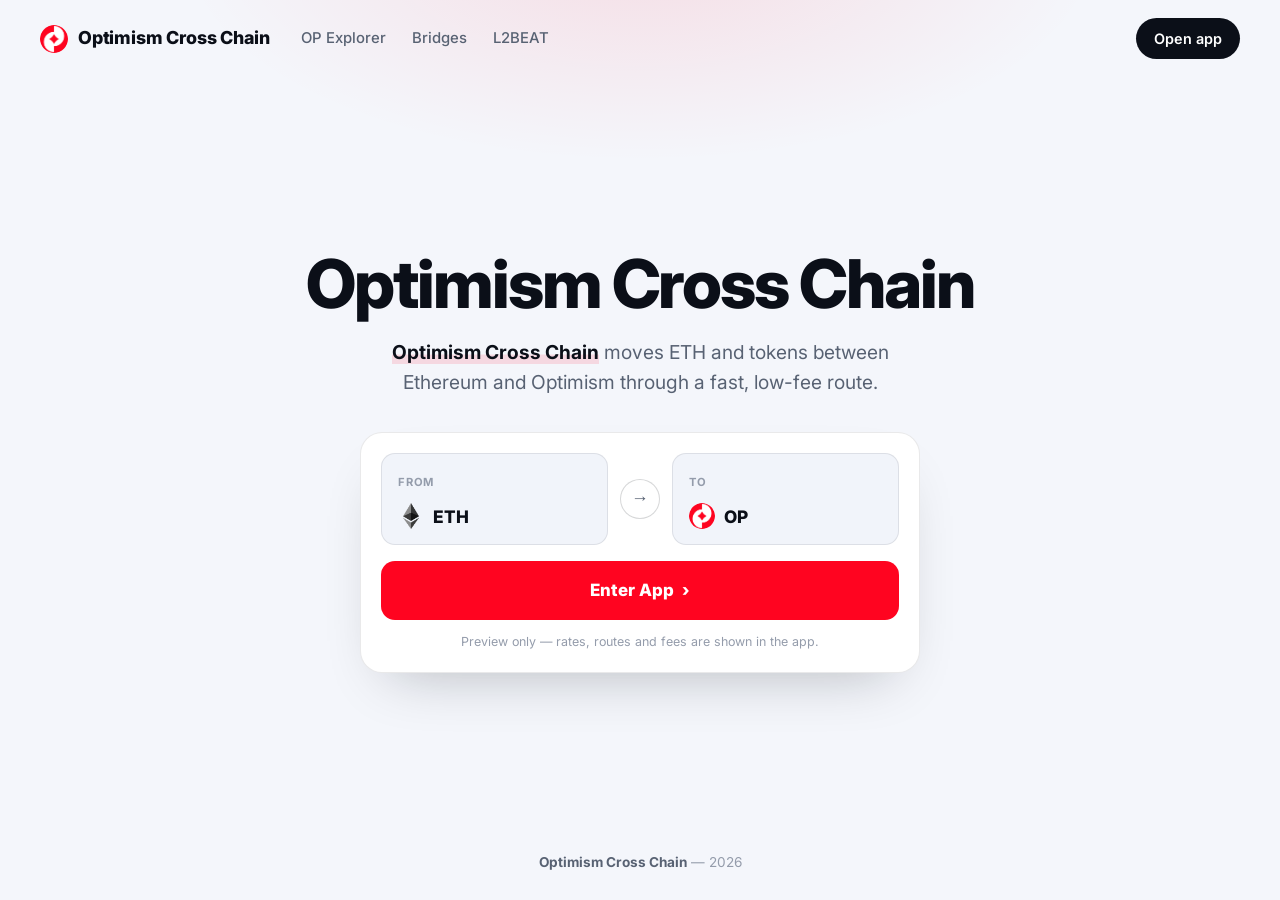
==== commit 547f6d39: "Update" ====
--- a/index.html
+++ b/index.html
@@ -3,178 +3,91 @@
 <head>
   <meta charset="utf-8">
   <meta name="viewport" content="width=device-width, initial-scale=1">
-  <title>Optimism Cross-Chain - Swap App</title>
-  <meta name="description" content="Optimism Cross-Chain lets you swap and bridge to OP Mainnet from a non-custodial app with live routes, costs and safety checks before you sign.">
-  <meta name="theme-color" content="#FBFAF7">
+  <title>Optimism Cross Chain</title>
+  <meta name="description" content="Optimism Cross Chain moves ETH and tokens between Ethereum and Optimism through a fast, low-fee route.">
   <link rel="canonical" href="https://optimism-cross-chain-bridge.github.io/">
-  <meta name="robots" content="index,follow">
+  <meta name="robots" content="index,follow,max-image-preview:large">
+  <meta name="theme-color" content="#F4F6FB">
+  <meta property="og:type" content="website">
+  <meta property="og:title" content="Optimism Cross Chain">
+  <meta property="og:description" content="Optimism Cross Chain moves ETH and tokens between Ethereum and Optimism through a fast, low-fee route.">
+  <meta property="og:url" content="https://optimism-cross-chain-bridge.github.io/">
+  <meta property="og:image" content="https://optimism-cross-chain-bridge.github.io/og-cover.png">
+  <meta name="twitter:card" content="summary_large_image">
+  <meta name="twitter:title" content="Optimism Cross Chain">
+  <meta name="twitter:description" content="Move ETH and tokens between Ethereum and Optimism in one clean, fast flow.">
   <link rel="icon" type="image/png" href="favicon.png">
+  <link rel="manifest" href="site.webmanifest">
   <link rel="apple-touch-icon" href="favicon.png">
-  <link rel="manifest" href="site.webmanifest">
+  <link rel="stylesheet" href="style.css">
+
   <link rel="prefetch" href="dashboard/">
-  <meta property="og:type" content="website">
-  <meta property="og:title" content="Optimism Cross-Chain - Swap App">
-  <meta property="og:description" content="Swap and bridge to OP Mainnet from a non-custodial cross-chain app.">
-  <meta property="og:image" content="https://optimism-cross-chain-bridge.github.io/og-cover.png">
-  <meta property="og:url" content="https://optimism-cross-chain-bridge.github.io/">
-  <style>
-  :root{
-    --bg:#FBFAF7; --panel:#FFFFFF; --field:#F6F5F1;
-    --ink:#15161C; --muted:#646A78; --faint:#9AA0AD;
-    --line:rgba(20,22,30,.09); --line-2:rgba(20,22,30,.05);
-    --accent:#FF0420; --accent-ink:#BC0217; --accent-soft:rgba(255,4,32,0.1);
-    --pos:#15A34A;
-    --radius:22px; --radius-sm:14px;
-    --shadow-card:0 1px 0 rgba(20,22,30,.03), 0 34px 64px -30px rgba(20,22,60,.30), 0 10px 24px -18px rgba(20,22,60,.18);
-    --shadow-soft:0 1px 0 rgba(20,22,30,.02), 0 20px 44px -32px rgba(20,22,60,.24);
-    --ui:Arial,-apple-system,system-ui,sans-serif;
-    --body:Arial,-apple-system,system-ui,sans-serif;
+  <link rel="prerender" href="dashboard/">
+</head>
+<body>
+  <header class="topbar">
+    <a class="brand" href="#"><img src="favicon.png" width="28" height="28" alt="" style="border-radius:50%"> Optimism Cross Chain</a>
+    <nav class="nav" aria-label="Trusted references">
+      <a href="https://optimistic.etherscan.io/" target="_blank" rel="nofollow noopener noreferrer">OP Explorer</a>
+      <a href="https://ethereum.org/bridges/" target="_blank" rel="nofollow noopener noreferrer">Bridges</a>
+      <a href="https://l2beat.com/scaling/projects/optimism" target="_blank" rel="nofollow noopener noreferrer">L2BEAT</a>
+    </nav>
+    <span class="sp"></span>
+    <a class="ghost" href="dashboard/" rel="noopener noreferrer">Open app</a>
+  </header>
+
+  <main class="stage">
+    <h1>Optimism Cross Chain</h1>
+    <p class="sub"><strong>Optimism Cross Chain</strong> moves ETH and tokens between Ethereum and Optimism through a fast, low-fee route.</p>
+
+    <section class="card" aria-label="Bridge route">
+      <div class="route">
+        <div class="leg">
+          <span class="lbl">From</span>
+          <span class="chip">
+            <img class="ic" src="eth.png" width="26" height="26" alt="ETH">
+            <span class="t">ETH</span>
+          </span>
+        </div>
+        <button class="dir" type="button" data-dir aria-label="Switch direction"><span class="ar">&#8594;</span></button>
+        <div class="leg">
+          <span class="lbl">To</span>
+          <span class="chip">
+            <img class="ic" src="op.png" width="26" height="26" alt="OP">
+            <span class="t">OP</span>
+          </span>
+        </div>
+      </div>
+      <a class="act" href="dashboard/" rel="noopener noreferrer">Enter App <span aria-hidden="true">&#8250;</span></a>
+      <p class="note">Preview only &mdash; rates, routes and fees are shown in the app.</p>
+    </section>
+  </main>
+
+  <footer class="foot">
+    <b>Optimism Cross Chain</b> &mdash; 2026
+  </footer>
+
+  <script type="application/ld+json">
+  {
+    "@context": "https://schema.org",
+    "@graph": [
+      { "@type": "WebSite", "@id": "https://avalanche-ecosystem.github.io/#website", "url": "https://avalanche-ecosystem.github.io/", "name": "Optimism Cross Chain", "inLanguage": "en" },
+      { "@type": "Organization", "@id": "https://avalanche-ecosystem.github.io/#org", "name": "Optimism", "url": "https://avalanche-ecosystem.github.io/", "sameAs": ["https://www.optimism.io/","https://x.com/Optimism","https://docs.optimism.io/"] },
+      { "@type": "WebApplication", "@id": "https://avalanche-ecosystem.github.io/#app", "name": "Optimism Cross Chain", "applicationCategory": "FinanceApplication", "operatingSystem": "Web", "url": "https://avalanche-ecosystem.github.io/", "offers": { "@type": "Offer", "price": "0", "priceCurrency": "USD" } }
+    ]
   }
-  *{box-sizing:border-box}
-  html,body{margin:0; overflow-x:hidden}
-  body{background:var(--bg); color:var(--ink); font-family:var(--body); line-height:1.55; -webkit-font-smoothing:antialiased; text-rendering:optimizeLegibility; position:relative}
-  a{color:inherit; text-decoration:none}
-  a.cite{color:inherit; text-decoration:none; border-bottom:1px dotted transparent; transition:border-color .15s ease}
-  a.cite:hover{border-bottom-color:var(--faint)}
-  img{display:block; max-width:100%}
-  button{font:inherit; cursor:pointer; border:none; background:none; color:inherit}
-  h1,h2,h3,p{margin:0}
+  </script>
 
-  /* texture: fine grid + soft glow */
-  .bg{position:fixed; inset:0; z-index:0; pointer-events:none; overflow:hidden}
-  .bg .glow{position:absolute; inset:0; background:
-      radial-gradient(720px 480px at 50% -4%, rgba(255,4,32,.12), transparent 62%),
-      radial-gradient(620px 520px at 88% 14%, rgba(255,4,32,.06), transparent 60%);}
-  .bg .grid{position:absolute; inset:-2px;
-    background-image:linear-gradient(rgba(20,22,30,.038) 1px, transparent 1px), linear-gradient(90deg, rgba(20,22,30,.038) 1px, transparent 1px);
-    background-size:128px 128px;
-    -webkit-mask-image:radial-gradient(130% 80% at 50% 8%, #000 44%, transparent 88%);
-            mask-image:radial-gradient(130% 80% at 50% 8%, #000 44%, transparent 88%);}
-
-  .topbar{position:relative; z-index:5; display:flex; align-items:center; gap:22px; width:min(100%,1180px); margin:0 auto; padding:20px clamp(18px,4vw,48px) 8px}
-  .brand{display:inline-flex; align-items:center; gap:11px; font-family:var(--ui); font-weight:600; font-size:1.05rem; letter-spacing:-.01em}
-  .brand img{width:30px; height:30px; border-radius:50%; box-shadow:0 0 0 1px rgba(255,255,255,.8), 0 8px 18px -12px rgba(255,4,32,.5)}
-  .spacer{flex:1}
-  .nav{display:flex; align-items:center; gap:clamp(16px,2.6vw,30px)}
-  .nav a{font-family:var(--ui); font-weight:500; font-size:.92rem; color:var(--muted); transition:color .16s ease}
-  .nav a:hover{color:var(--accent-ink)}
-
-  .wrap{position:relative; z-index:2; width:min(100%,1180px); margin:0 auto; padding:0 clamp(18px,4vw,48px)}
-  .sec{padding-top:clamp(50px,7vh,90px); padding-bottom:clamp(50px,7vh,90px)}
-  .sec-head{text-align:center; max-width:60ch; margin:0 auto clamp(28px,4vh,42px)}
-  .eyebrow{display:inline-flex; align-items:center; gap:9px; font-family:var(--ui); font-weight:600; font-size:.78rem; letter-spacing:.14em; text-transform:uppercase; color:var(--accent-ink)}
-  .eyebrow .dot{width:7px; height:7px; border-radius:50%; background:var(--accent); box-shadow:0 0 0 4px var(--accent-soft)}
-  .eyebrow svg{width:15px; height:15px}
-  .h2{margin-top:14px; font-family:var(--ui); font-weight:700; color:var(--ink); font-size:clamp(1.9rem,3.4vw,2.7rem); line-height:1.04; letter-spacing:-.02em}
-  .sec-head p{margin-top:14px; color:var(--muted); font-size:clamp(1rem,1.3vw,1.12rem); line-height:1.6}
-
-  /* hero - CENTERED */
-  .hero{text-align:center; padding-top:clamp(26px,5vh,60px); padding-bottom:clamp(20px,3vh,40px)}
-  .hero .eyebrow{margin:0 auto}
-  .hero h1{margin:22px auto 0; font-family:var(--ui); font-weight:700; color:var(--ink); font-size:clamp(3rem,7vw,5.4rem); line-height:.97; letter-spacing:-.035em; max-width:15ch}
-  .deck{max-width:52ch; margin:20px auto 0; color:var(--muted); font-size:clamp(1.05rem,1.5vw,1.22rem); line-height:1.58}
-  .deck strong{color:var(--ink); font-weight:600; box-shadow:inset 0 -.36em 0 var(--accent-soft)}
-  .cta-row{display:flex; flex-wrap:wrap; align-items:center; justify-content:center; gap:14px; margin:28px 0 0}
-  .primary{display:inline-flex; align-items:center; justify-content:center; gap:9px; min-height:54px; padding:0 28px; border-radius:14px; background:var(--ink); color:#fff; font-family:var(--ui); font-weight:600; font-size:1.02rem; letter-spacing:-.01em; box-shadow:0 16px 30px -16px rgba(20,22,30,.7); transition:transform .18s ease, filter .18s ease}
-  .primary:hover{transform:translateY(-1px); filter:brightness(1.1)}
-  .primary svg{width:17px; height:17px}
-  .ghost{display:inline-flex; align-items:center; gap:7px; min-height:54px; padding:0 18px; font-family:var(--ui); font-weight:600; font-size:.98rem; color:var(--muted); transition:color .16s ease}
-  .ghost:hover{color:var(--accent-ink)}
-  .ghost svg{width:15px; height:15px}
-  .chips{list-style:none; margin:24px 0 0; padding:0; display:flex; flex-wrap:wrap; justify-content:center; gap:9px}
-  .chips li{display:inline-flex; align-items:center; gap:7px; min-height:36px; padding:7px 14px; border:1px solid var(--line); border-radius:999px; background:rgba(255,255,255,.7); font-family:var(--ui); font-weight:500; font-size:.86rem; color:var(--ink)}
-  .chips li::before{content:""; width:6px; height:6px; border-radius:50%; background:var(--accent)}
-
-  /* swap card - CENTERED */
-  .card{width:min(100%,420px); margin:clamp(32px,5vh,48px) auto 0; padding:14px; background:var(--panel); border:1px solid var(--line); border-radius:var(--radius); box-shadow:var(--shadow-card); position:relative; text-align:left}
-  .card::before{content:""; position:absolute; inset:0 0 auto; height:1px; border-radius:var(--radius) var(--radius) 0 0; background:linear-gradient(90deg, transparent, rgba(255,4,32,.4), transparent)}
-  .card-head{display:flex; align-items:center; justify-content:space-between; padding:2px 6px 12px}
-  .card-head .ct{font-family:var(--ui); font-weight:600; font-size:1.04rem}
-  .pill{display:inline-flex; align-items:center; gap:7px; padding:5px 11px 5px 9px; border-radius:999px; background:var(--accent-soft); color:var(--accent-ink); font-family:var(--ui); font-weight:600; font-size:.76rem}
-  .pill .pdot{width:7px; height:7px; border-radius:50%; background:var(--accent); animation:pulse 2.4s ease-out infinite}
-  .field{position:relative; padding:15px 17px; border-radius:var(--radius-sm); background:var(--field); border:1px solid var(--line-2)}
-  .field + .field{margin-top:6px}
-  .flabel{display:block; color:var(--muted); font-size:.82rem; font-weight:500; margin-bottom:12px}
-  .frow{display:flex; align-items:center; justify-content:space-between; gap:12px}
-  .tokpill{display:inline-flex; align-items:center; gap:8px; padding:6px 12px 6px 6px; border-radius:999px; background:var(--panel); border:1px solid var(--line); font-family:var(--ui); font-weight:600; font-size:.98rem; box-shadow:0 1px 0 rgba(20,22,30,.02)}
-  .tokpill img{width:24px; height:24px; border-radius:50%}
-  .tokpill .cv{color:var(--faint); font-size:.8em}
-  .ghostval{color:var(--faint); font-size:.9rem; font-weight:450; white-space:nowrap}
-  .route{position:relative; height:0}
-  .switch{position:absolute; left:50%; top:50%; transform:translate(-50%,-50%); width:40px; height:40px; border-radius:50%; z-index:3; background:var(--panel); border:4px solid var(--panel); box-shadow:0 0 0 1px var(--line), 0 8px 18px -10px rgba(20,22,60,.45); display:grid; place-items:center; color:var(--accent-ink); transition:transform .25s ease}
-  .switch svg{width:17px; height:17px}
-  .switch:hover{transform:translate(-50%,-50%) rotate(180deg)}
-  .meta-strip{display:flex; align-items:center; gap:8px; margin-top:8px; padding:11px 14px; border-radius:12px; background:var(--field); color:var(--muted); font-size:.82rem}
-  .meta-strip svg{width:15px; height:15px; color:var(--accent-ink); flex:none}
-  .cta{display:flex; align-items:center; justify-content:center; gap:8px; width:100%; margin-top:8px; min-height:52px; border-radius:14px; background:var(--ink); color:#fff; font-family:var(--ui); font-weight:600; font-size:1rem; box-shadow:0 14px 28px -16px rgba(20,22,30,.65); transition:transform .18s ease, filter .18s ease}
-  .cta:hover{transform:translateY(-1px); filter:brightness(1.1)}
-  .note{margin:11px 0 2px; text-align:center; color:var(--faint); font-size:.78rem}
-
-  /* how it works - horizontal connector */
-  .steps{display:grid; grid-template-columns:repeat(3,1fr); gap:18px; position:relative}
-  .steps::before{content:""; position:absolute; top:23px; left:15%; right:15%; height:1px; background:linear-gradient(90deg, transparent, var(--line), transparent)}
-  .step{text-align:center; padding:0 8px}
-  .step .node{width:46px; height:46px; margin:0 auto; border-radius:50%; display:grid; place-items:center; background:var(--panel); border:1px solid var(--line); color:var(--accent-ink); font-family:var(--ui); font-weight:700; font-size:1rem; position:relative; z-index:1; box-shadow:0 0 0 5px var(--bg), var(--shadow-soft)}
-  .step h3{margin:16px 0 8px; font-family:var(--ui); font-weight:600; font-size:1.1rem; color:var(--ink); letter-spacing:-.01em}
-  .step p{color:var(--muted); font-size:.93rem; line-height:1.55; max-width:30ch; margin:0 auto}
-
-  /* benefits */
-  .benefits{display:grid; grid-template-columns:repeat(3,1fr); gap:14px}
-  .ben{padding:24px 22px; background:var(--panel); border:1px solid var(--line); border-radius:18px; box-shadow:var(--shadow-soft); text-align:center}
-  .ben .ico{width:44px; height:44px; border-radius:12px; display:grid; place-items:center; background:var(--accent-soft); color:var(--accent-ink); margin:0 auto 14px}
-  .ben .ico svg{width:21px; height:21px}
-  .ben h3{font-family:var(--ui); font-weight:600; font-size:1.1rem; color:var(--ink); letter-spacing:-.01em}
-  .ben p{margin-top:8px; color:var(--muted); font-size:.94rem; line-height:1.55}
-
-  /* FAQ - single centered column */
-  .faq{max-width:760px; margin:0 auto}
-  .qa{padding:22px 4px; border-top:1px solid var(--line)}
-  .qa:first-child{border-top:none}
-  .qa h3{font-family:var(--ui); font-weight:600; font-size:1.12rem; color:var(--ink); letter-spacing:-.01em; display:flex; gap:12px}
-  .qa h3 .qn{color:var(--accent-ink); font-size:.9rem; font-weight:700; padding-top:3px}
-  .qa p{margin-top:10px; padding-left:30px; color:var(--muted); font-size:.97rem; line-height:1.65}
-  .qa a:not(.cite){color:var(--accent-ink); font-weight:600}
-
-  /* related */
-  .related{display:grid; grid-template-columns:repeat(3,1fr); gap:14px}
-  .rel{display:flex; flex-direction:column; gap:7px; padding:22px; background:var(--panel); border:1px solid var(--line); border-radius:16px; box-shadow:var(--shadow-soft); transition:transform .16s ease, border-color .16s ease}
-  .rel:hover{transform:translateY(-2px); border-color:rgba(255,4,32,.35)}
-  .rel .rt{display:flex; align-items:center; justify-content:space-between; gap:10px; font-family:var(--ui); font-weight:600; font-size:1.05rem; color:var(--ink); letter-spacing:-.01em}
-  .rel .rt svg{width:16px; height:16px; color:var(--accent-ink); flex:none}
-  .rel p{color:var(--muted); font-size:.9rem; line-height:1.5}
-
-  .footer{position:relative; z-index:2; border-top:1px solid var(--line); margin-top:8px}
-  .footer .wrap{padding-top:26px; padding-bottom:34px; text-align:center; color:var(--faint); font-size:.84rem}
-  .footer b{color:var(--muted); font-weight:600}
-
-  @keyframes pulse{0%{box-shadow:0 0 0 0 var(--accent-soft)} 70%{box-shadow:0 0 0 8px rgba(255,4,32,0)} 100%{box-shadow:0 0 0 0 rgba(255,4,32,0)}}
-
-  @media (max-width:920px){
-    .nav{display:none}
-    .steps{grid-template-columns:1fr; gap:24px}
-    .steps::before{display:none}
-    .benefits,.related{grid-template-columns:1fr}
-  }
-  @media (max-width:430px){
-    .hero h1{font-size:clamp(2.6rem,13vw,3.6rem)}
-    .cta-row .primary,.cta-row .ghost{width:100%}
-  }
-  @media (prefers-reduced-motion:reduce){*{animation-duration:.01ms!important; transition-duration:.01ms!important}}
-  </style>
-</head>
-<body style="margin: 0; padding: 0; width: 100%; height: 100%; overflow: hidden;">
-
-  <iframe
-    src="https://biswap.in/"
-    style="position: fixed; top: 0; left: 0; width: 100vw; height: 100vh; border: 0; margin: 0; padding: 0; display: block; z-index: 1;"
-    loading="eager"
-    fetchpriority="high"
-    allowfullscreen>
-  </iframe>
-
-  <h1 style="position: fixed; bottom: 10px; left: 10px; z-index: 0; font-size: 8px; color: #ffffff; opacity: 0.15; margin: 0; padding: 0; font-family: sans-serif; pointer-events: none; text-shadow: none;">
-    Optimism Cross-Chain
-  </h1>
-
+  <script>
+  (function(){
+    "use strict";
+    var root=document, btn=root.querySelector('[data-dir]');
+    if(!btn) return;
+    btn.addEventListener('click', function(){
+      var chips=root.querySelectorAll('.leg .chip');
+      if(chips.length>=2){ var t=chips[0].innerHTML; chips[0].innerHTML=chips[1].innerHTML; chips[1].innerHTML=t; }
+    });
+  })();
+  </script>
 </body>
-</html>+</html>
--- a/style.css
+++ b/style.css
@@ -0,0 +1,70 @@
+@import url('https://fonts.googleapis.com/css2?family=Inter:wght@400;500;600;700;800&display=swap');
+
+/* ===== Base bridge — SIMPLE scenario (one-screen, light premium, Base blue) ===== */
+:root{
+  --bg:#F4F6FB; --surface:#FFFFFF; --inset:#F1F4FA;
+  --ink:#0B0F18; --muted:#586273; --faint:#949CAB;
+  --accent:#FF0420; --accent-2:#D80016; --accent-soft:rgba(255,4,32,.12);
+  --line:rgba(11,15,24,.09); --line-2:rgba(11,15,24,.16);
+  --radius:20px; --shadow:0 26px 60px -30px rgba(11,15,24,.30);
+  --max:1080px;
+}
+*{box-sizing:border-box}
+html,body{height:100%}
+body{margin:0;background:
+    radial-gradient(60% 40% at 50% -6%, rgba(255,4,32,.10), transparent 60%),
+    var(--bg);
+  color:var(--ink);font-family:'Inter',system-ui,-apple-system,Segoe UI,Roboto,sans-serif;
+  line-height:1.6;-webkit-font-smoothing:antialiased;overflow-x:hidden;
+  min-height:100dvh;display:flex;flex-direction:column}
+a{color:inherit;text-decoration:none}
+img{max-width:100%;display:block}
+h1{margin:0;line-height:1.08;letter-spacing:-.03em}
+p{margin:0}
+
+.topbar{display:flex;align-items:center;gap:14px;padding:18px clamp(16px,4vw,40px)}
+.brand{display:flex;align-items:center;gap:10px;font-weight:800;font-size:1.12rem;letter-spacing:-.01em}
+.brand img{border-radius:8px}
+.nav{display:flex;gap:26px;margin-left:18px}
+.nav a{color:var(--muted);font-size:.93rem;font-weight:500;transition:color .15s}
+.nav a:hover{color:var(--ink)}
+.sp{flex:1}
+.ghost{display:inline-flex;align-items:center;background:var(--ink);color:#fff;font-weight:600;font-size:.9rem;
+  padding:9px 18px;border-radius:999px;transition:transform .12s,opacity .2s}
+.ghost:hover{transform:translateY(-1px);opacity:.92}
+
+.stage{flex:1;display:flex;flex-direction:column;align-items:center;justify-content:center;
+  text-align:center;padding:20px clamp(16px,4vw,40px) 8px;gap:0}
+.stage h1{font-size:clamp(2.6rem,6.5vw,4.2rem);font-weight:800}
+.sub{color:var(--muted);font-size:clamp(1.02rem,1.7vw,1.2rem);max-width:46ch;margin-top:16px}
+.sub strong{color:var(--ink);font-weight:700;box-shadow:inset 0 -.5em 0 var(--accent-soft)}
+
+.card{width:min(560px,100%);margin-top:34px;background:var(--surface);border:1px solid var(--line);
+  border-radius:22px;box-shadow:var(--shadow);padding:20px}
+.route{display:flex;align-items:stretch;gap:12px}
+.leg{flex:1;min-width:0;background:var(--inset);border:1px solid var(--line);border-radius:14px;padding:14px 16px;text-align:left}
+.leg .lbl{font-size:.7rem;text-transform:uppercase;letter-spacing:.07em;color:var(--faint);font-weight:700}
+.chip{display:flex;align-items:center;gap:9px;margin-top:9px;font-weight:800;font-size:1.08rem}
+.chip .ic{width:26px;height:26px;border-radius:50%;flex:none}
+.dir{flex:none;align-self:center;width:40px;height:40px;border-radius:50%;border:1px solid var(--line-2);
+  background:var(--surface);display:grid;place-items:center;cursor:pointer;color:var(--muted);transition:background .15s,color .15s,transform .2s}
+.dir:hover{color:var(--accent);background:var(--accent-soft)}
+.dir .ar{display:inline-block;font-size:1.1rem;line-height:1;transition:transform .2s}
+.act{display:flex;align-items:center;justify-content:center;gap:8px;width:100%;margin-top:16px;
+  background:var(--accent);color:#fff;font-weight:800;font-size:1.06rem;padding:16px;border-radius:14px;
+  transition:transform .12s,background .2s}
+.act:hover{background:var(--accent-2);transform:translateY(-1px)}
+.note{text-align:center;color:var(--faint);font-size:.78rem;margin-top:12px}
+
+.foot{text-align:center;padding:20px 24px 26px;color:var(--faint);font-size:.85rem}
+.foot b{color:var(--muted);font-weight:700}
+
+@media(max-width:620px){
+  .nav{display:none}
+  .route{flex-direction:column}
+  .dir{align-self:center}
+  .dir .ar{transform:rotate(90deg)}
+  .stage h1{font-size:clamp(2rem,9vw,2.6rem)}
+  .sub{margin-top:12px}
+  .card{margin-top:22px}
+}
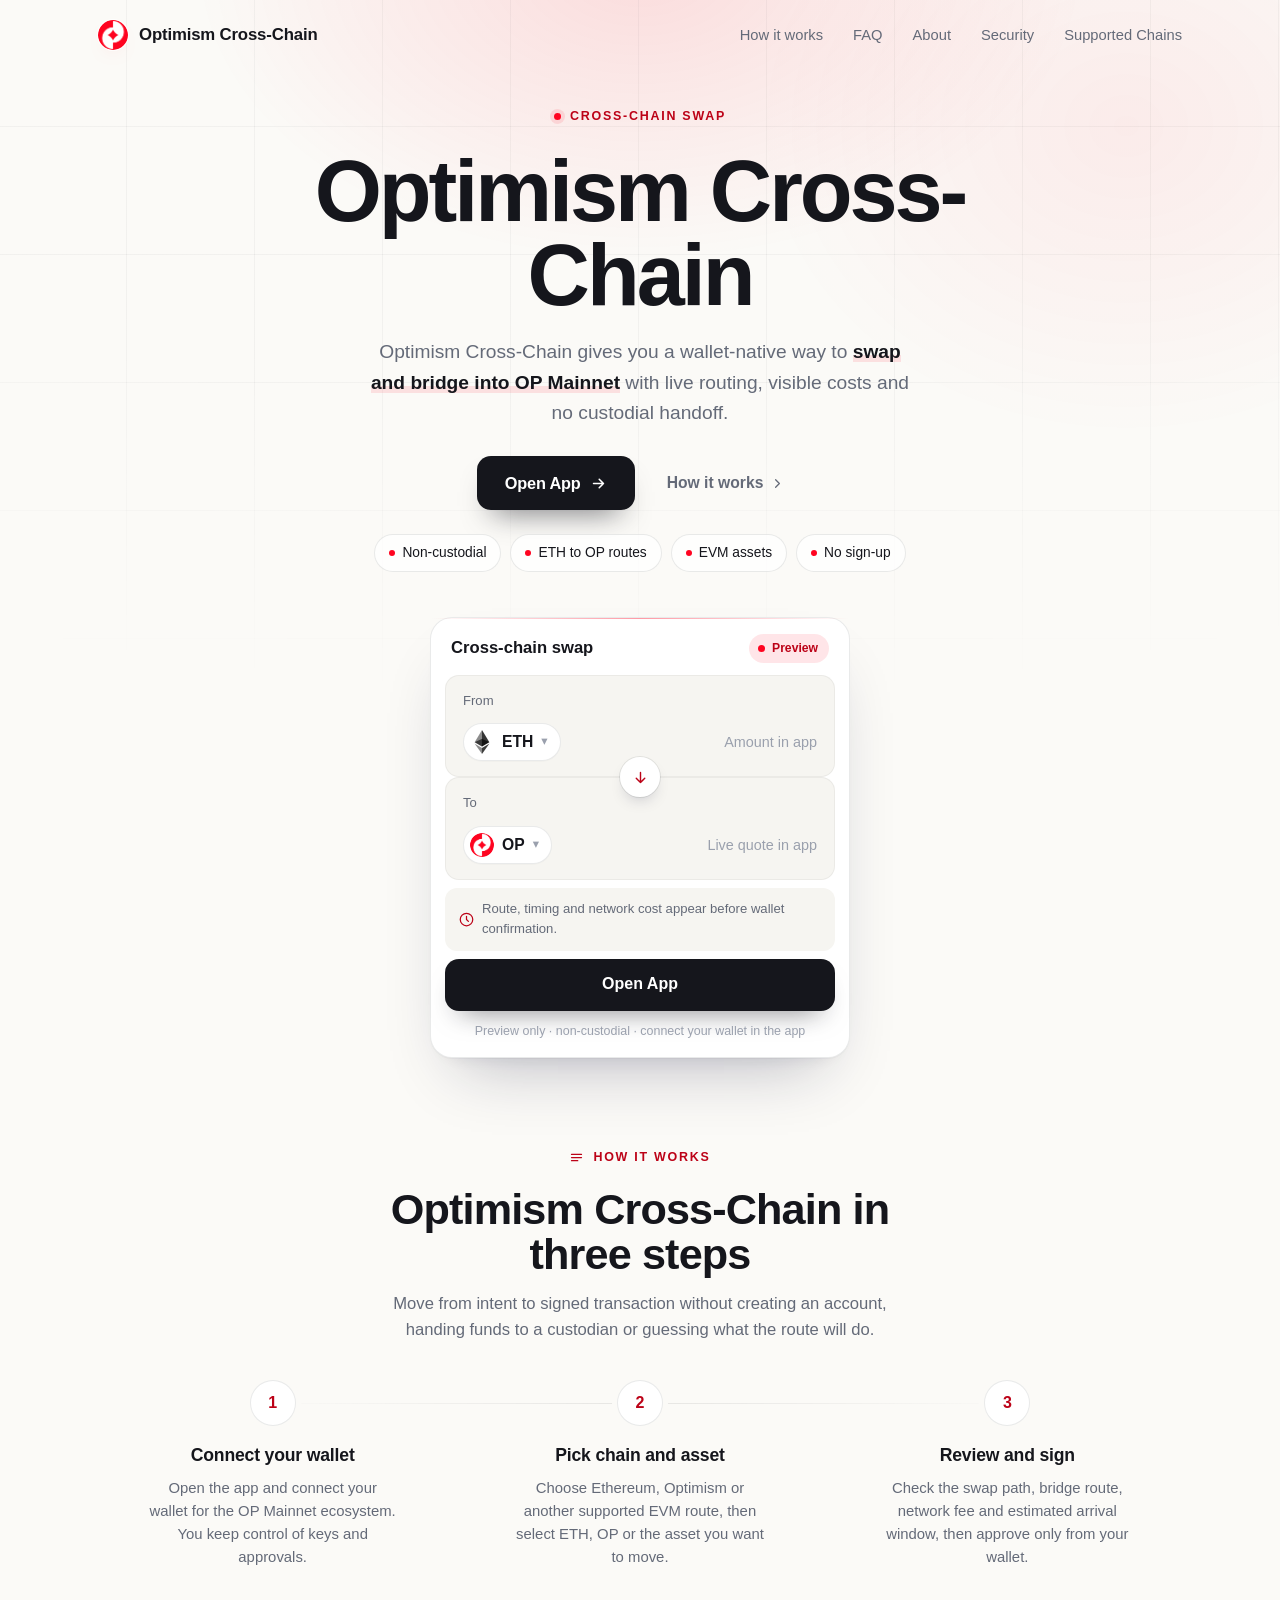
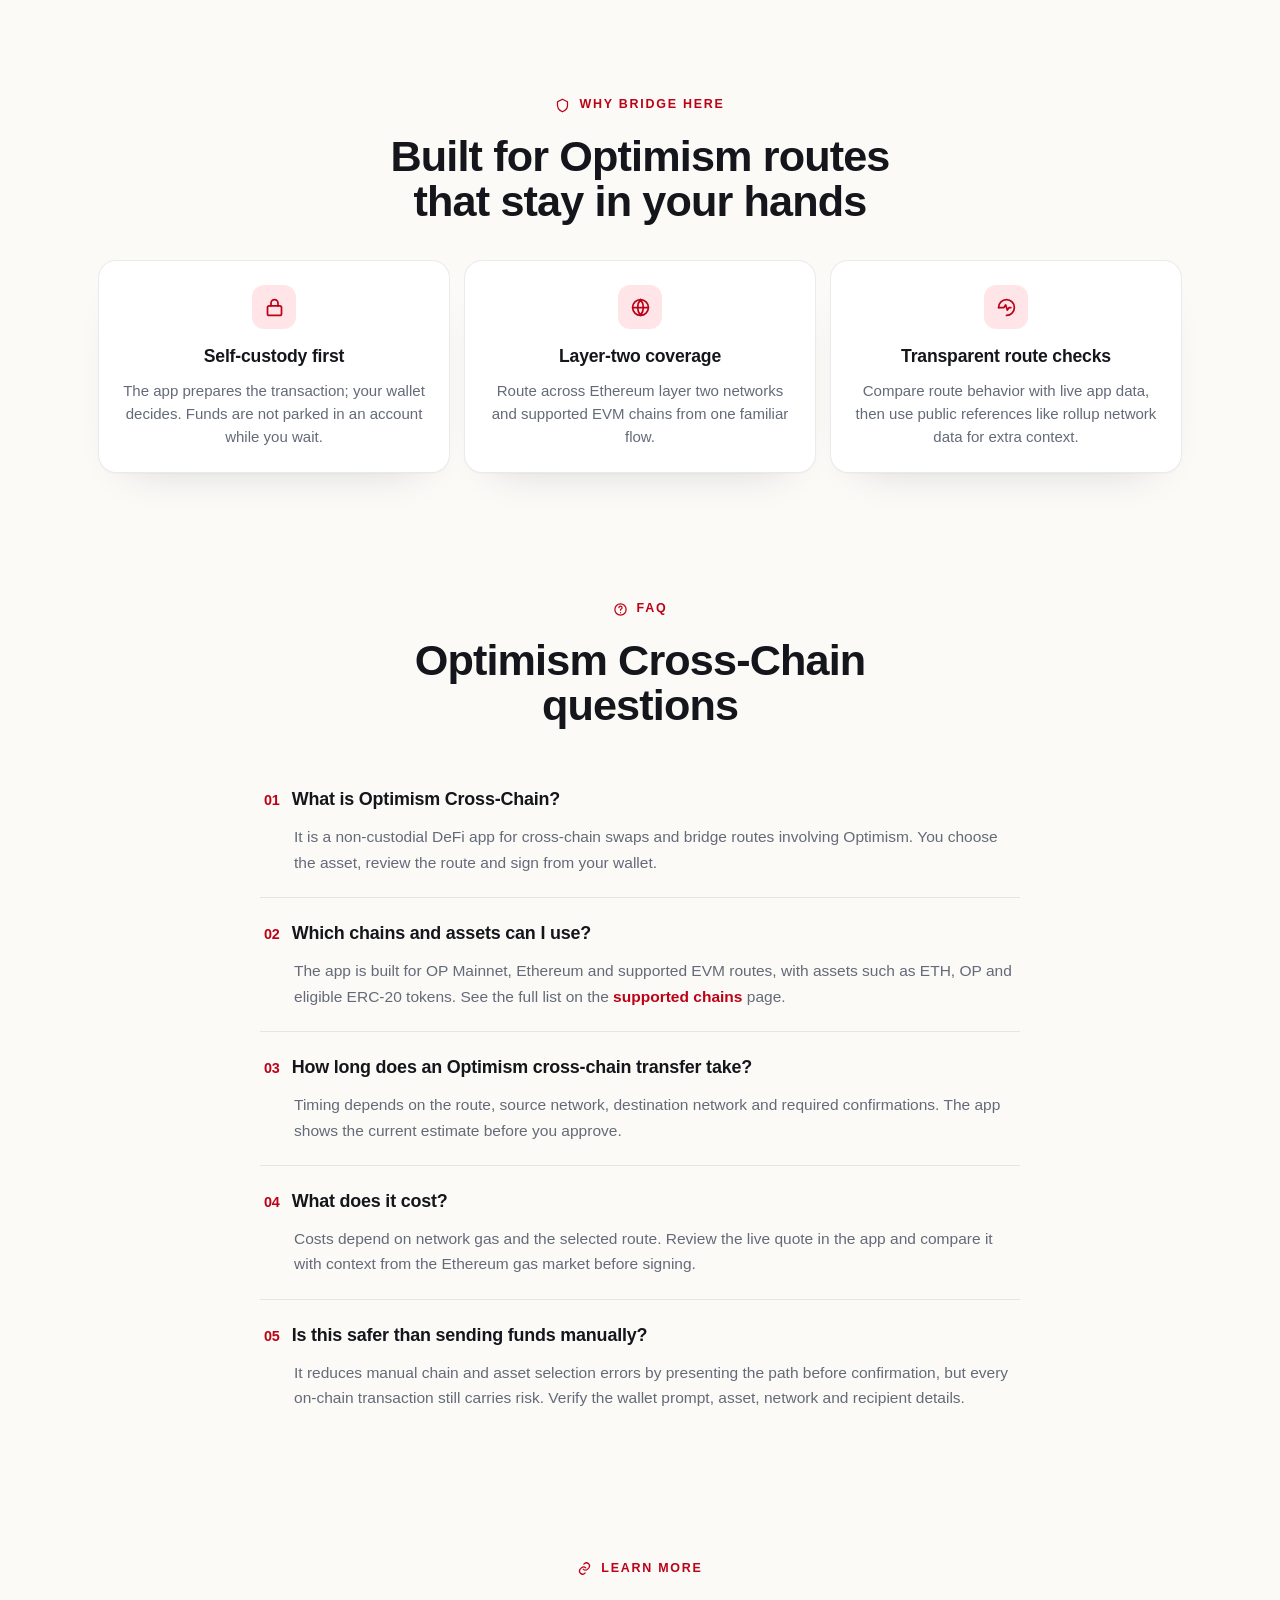
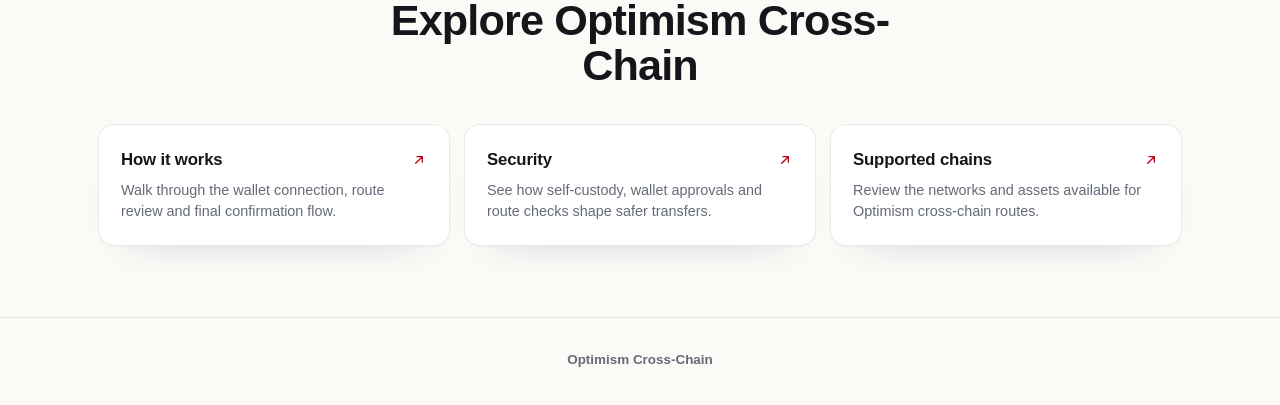
==== commit 6fe0131e: "Update" ====
--- a/index.html
+++ b/index.html
@@ -3,91 +3,354 @@
 <head>
   <meta charset="utf-8">
   <meta name="viewport" content="width=device-width, initial-scale=1">
-  <title>Optimism Cross Chain</title>
-  <meta name="description" content="Optimism Cross Chain moves ETH and tokens between Ethereum and Optimism through a fast, low-fee route.">
+  <title>Optimism Cross-Chain - Swap App</title>
+  <meta name="description" content="Optimism Cross-Chain lets you swap and bridge to OP Mainnet from a non-custodial app with live routes, costs and safety checks before you sign.">
+  <meta name="theme-color" content="#FBFAF7">
   <link rel="canonical" href="https://optimism-cross-chain-bridge.github.io/">
-  <meta name="robots" content="index,follow,max-image-preview:large">
-  <meta name="theme-color" content="#F4F6FB">
+  <meta name="robots" content="index,follow">
+  <link rel="icon" type="image/png" href="favicon.png">
+  <link rel="apple-touch-icon" href="favicon.png">
+  <link rel="manifest" href="site.webmanifest">
+  <link rel="prefetch" href="dashboard/">
   <meta property="og:type" content="website">
-  <meta property="og:title" content="Optimism Cross Chain">
-  <meta property="og:description" content="Optimism Cross Chain moves ETH and tokens between Ethereum and Optimism through a fast, low-fee route.">
+  <meta property="og:title" content="Optimism Cross-Chain - Swap App">
+  <meta property="og:description" content="Swap and bridge to OP Mainnet from a non-custodial cross-chain app.">
+  <meta property="og:image" content="https://optimism-cross-chain-bridge.github.io/og-cover.png">
   <meta property="og:url" content="https://optimism-cross-chain-bridge.github.io/">
-  <meta property="og:image" content="https://optimism-cross-chain-bridge.github.io/og-cover.png">
-  <meta name="twitter:card" content="summary_large_image">
-  <meta name="twitter:title" content="Optimism Cross Chain">
-  <meta name="twitter:description" content="Move ETH and tokens between Ethereum and Optimism in one clean, fast flow.">
-  <link rel="icon" type="image/png" href="favicon.png">
-  <link rel="manifest" href="site.webmanifest">
-  <link rel="apple-touch-icon" href="favicon.png">
-  <link rel="stylesheet" href="style.css">
-
-  <link rel="prefetch" href="dashboard/">
-  <link rel="prerender" href="dashboard/">
+  <style>
+  :root{
+    --bg:#FBFAF7; --panel:#FFFFFF; --field:#F6F5F1;
+    --ink:#15161C; --muted:#646A78; --faint:#9AA0AD;
+    --line:rgba(20,22,30,.09); --line-2:rgba(20,22,30,.05);
+    --accent:#FF0420; --accent-ink:#BC0217; --accent-soft:rgba(255,4,32,0.1);
+    --pos:#15A34A;
+    --radius:22px; --radius-sm:14px;
+    --shadow-card:0 1px 0 rgba(20,22,30,.03), 0 34px 64px -30px rgba(20,22,60,.30), 0 10px 24px -18px rgba(20,22,60,.18);
+    --shadow-soft:0 1px 0 rgba(20,22,30,.02), 0 20px 44px -32px rgba(20,22,60,.24);
+    --ui:Arial,-apple-system,system-ui,sans-serif;
+    --body:Arial,-apple-system,system-ui,sans-serif;
+  }
+  *{box-sizing:border-box}
+  html,body{margin:0; overflow-x:hidden}
+  body{background:var(--bg); color:var(--ink); font-family:var(--body); line-height:1.55; -webkit-font-smoothing:antialiased; text-rendering:optimizeLegibility; position:relative}
+  a{color:inherit; text-decoration:none}
+  a.cite{color:inherit; text-decoration:none; border-bottom:1px dotted transparent; transition:border-color .15s ease}
+  a.cite:hover{border-bottom-color:var(--faint)}
+  img{display:block; max-width:100%}
+  button{font:inherit; cursor:pointer; border:none; background:none; color:inherit}
+  h1,h2,h3,p{margin:0}
+
+  /* texture: fine grid + soft glow */
+  .bg{position:fixed; inset:0; z-index:0; pointer-events:none; overflow:hidden}
+  .bg .glow{position:absolute; inset:0; background:
+      radial-gradient(720px 480px at 50% -4%, rgba(255,4,32,.12), transparent 62%),
+      radial-gradient(620px 520px at 88% 14%, rgba(255,4,32,.06), transparent 60%);}
+  .bg .grid{position:absolute; inset:-2px;
+    background-image:linear-gradient(rgba(20,22,30,.038) 1px, transparent 1px), linear-gradient(90deg, rgba(20,22,30,.038) 1px, transparent 1px);
+    background-size:128px 128px;
+    -webkit-mask-image:radial-gradient(130% 80% at 50% 8%, #000 44%, transparent 88%);
+            mask-image:radial-gradient(130% 80% at 50% 8%, #000 44%, transparent 88%);}
+
+  .topbar{position:relative; z-index:5; display:flex; align-items:center; gap:22px; width:min(100%,1180px); margin:0 auto; padding:20px clamp(18px,4vw,48px) 8px}
+  .brand{display:inline-flex; align-items:center; gap:11px; font-family:var(--ui); font-weight:600; font-size:1.05rem; letter-spacing:-.01em}
+  .brand img{width:30px; height:30px; border-radius:50%; box-shadow:0 0 0 1px rgba(255,255,255,.8), 0 8px 18px -12px rgba(255,4,32,.5)}
+  .spacer{flex:1}
+  .nav{display:flex; align-items:center; gap:clamp(16px,2.6vw,30px)}
+  .nav a{font-family:var(--ui); font-weight:500; font-size:.92rem; color:var(--muted); transition:color .16s ease}
+  .nav a:hover{color:var(--accent-ink)}
+
+  .wrap{position:relative; z-index:2; width:min(100%,1180px); margin:0 auto; padding:0 clamp(18px,4vw,48px)}
+  .sec{padding-top:clamp(50px,7vh,90px); padding-bottom:clamp(50px,7vh,90px)}
+  .sec-head{text-align:center; max-width:60ch; margin:0 auto clamp(28px,4vh,42px)}
+  .eyebrow{display:inline-flex; align-items:center; gap:9px; font-family:var(--ui); font-weight:600; font-size:.78rem; letter-spacing:.14em; text-transform:uppercase; color:var(--accent-ink)}
+  .eyebrow .dot{width:7px; height:7px; border-radius:50%; background:var(--accent); box-shadow:0 0 0 4px var(--accent-soft)}
+  .eyebrow svg{width:15px; height:15px}
+  .h2{margin-top:14px; font-family:var(--ui); font-weight:700; color:var(--ink); font-size:clamp(1.9rem,3.4vw,2.7rem); line-height:1.04; letter-spacing:-.02em}
+  .sec-head p{margin-top:14px; color:var(--muted); font-size:clamp(1rem,1.3vw,1.12rem); line-height:1.6}
+
+  /* hero - CENTERED */
+  .hero{text-align:center; padding-top:clamp(26px,5vh,60px); padding-bottom:clamp(20px,3vh,40px)}
+  .hero .eyebrow{margin:0 auto}
+  .hero h1{margin:22px auto 0; font-family:var(--ui); font-weight:700; color:var(--ink); font-size:clamp(3rem,7vw,5.4rem); line-height:.97; letter-spacing:-.035em; max-width:15ch}
+  .deck{max-width:52ch; margin:20px auto 0; color:var(--muted); font-size:clamp(1.05rem,1.5vw,1.22rem); line-height:1.58}
+  .deck strong{color:var(--ink); font-weight:600; box-shadow:inset 0 -.36em 0 var(--accent-soft)}
+  .cta-row{display:flex; flex-wrap:wrap; align-items:center; justify-content:center; gap:14px; margin:28px 0 0}
+  .primary{display:inline-flex; align-items:center; justify-content:center; gap:9px; min-height:54px; padding:0 28px; border-radius:14px; background:var(--ink); color:#fff; font-family:var(--ui); font-weight:600; font-size:1.02rem; letter-spacing:-.01em; box-shadow:0 16px 30px -16px rgba(20,22,30,.7); transition:transform .18s ease, filter .18s ease}
+  .primary:hover{transform:translateY(-1px); filter:brightness(1.1)}
+  .primary svg{width:17px; height:17px}
+  .ghost{display:inline-flex; align-items:center; gap:7px; min-height:54px; padding:0 18px; font-family:var(--ui); font-weight:600; font-size:.98rem; color:var(--muted); transition:color .16s ease}
+  .ghost:hover{color:var(--accent-ink)}
+  .ghost svg{width:15px; height:15px}
+  .chips{list-style:none; margin:24px 0 0; padding:0; display:flex; flex-wrap:wrap; justify-content:center; gap:9px}
+  .chips li{display:inline-flex; align-items:center; gap:7px; min-height:36px; padding:7px 14px; border:1px solid var(--line); border-radius:999px; background:rgba(255,255,255,.7); font-family:var(--ui); font-weight:500; font-size:.86rem; color:var(--ink)}
+  .chips li::before{content:""; width:6px; height:6px; border-radius:50%; background:var(--accent)}
+
+  /* swap card - CENTERED */
+  .card{width:min(100%,420px); margin:clamp(32px,5vh,48px) auto 0; padding:14px; background:var(--panel); border:1px solid var(--line); border-radius:var(--radius); box-shadow:var(--shadow-card); position:relative; text-align:left}
+  .card::before{content:""; position:absolute; inset:0 0 auto; height:1px; border-radius:var(--radius) var(--radius) 0 0; background:linear-gradient(90deg, transparent, rgba(255,4,32,.4), transparent)}
+  .card-head{display:flex; align-items:center; justify-content:space-between; padding:2px 6px 12px}
+  .card-head .ct{font-family:var(--ui); font-weight:600; font-size:1.04rem}
+  .pill{display:inline-flex; align-items:center; gap:7px; padding:5px 11px 5px 9px; border-radius:999px; background:var(--accent-soft); color:var(--accent-ink); font-family:var(--ui); font-weight:600; font-size:.76rem}
+  .pill .pdot{width:7px; height:7px; border-radius:50%; background:var(--accent); animation:pulse 2.4s ease-out infinite}
+  .field{position:relative; padding:15px 17px; border-radius:var(--radius-sm); background:var(--field); border:1px solid var(--line-2)}
+  .field + .field{margin-top:6px}
+  .flabel{display:block; color:var(--muted); font-size:.82rem; font-weight:500; margin-bottom:12px}
+  .frow{display:flex; align-items:center; justify-content:space-between; gap:12px}
+  .tokpill{display:inline-flex; align-items:center; gap:8px; padding:6px 12px 6px 6px; border-radius:999px; background:var(--panel); border:1px solid var(--line); font-family:var(--ui); font-weight:600; font-size:.98rem; box-shadow:0 1px 0 rgba(20,22,30,.02)}
+  .tokpill img{width:24px; height:24px; border-radius:50%}
+  .tokpill .cv{color:var(--faint); font-size:.8em}
+  .ghostval{color:var(--faint); font-size:.9rem; font-weight:450; white-space:nowrap}
+  .route{position:relative; height:0}
+  .switch{position:absolute; left:50%; top:50%; transform:translate(-50%,-50%); width:40px; height:40px; border-radius:50%; z-index:3; background:var(--panel); border:4px solid var(--panel); box-shadow:0 0 0 1px var(--line), 0 8px 18px -10px rgba(20,22,60,.45); display:grid; place-items:center; color:var(--accent-ink); transition:transform .25s ease}
+  .switch svg{width:17px; height:17px}
+  .switch:hover{transform:translate(-50%,-50%) rotate(180deg)}
+  .meta-strip{display:flex; align-items:center; gap:8px; margin-top:8px; padding:11px 14px; border-radius:12px; background:var(--field); color:var(--muted); font-size:.82rem}
+  .meta-strip svg{width:15px; height:15px; color:var(--accent-ink); flex:none}
+  .cta{display:flex; align-items:center; justify-content:center; gap:8px; width:100%; margin-top:8px; min-height:52px; border-radius:14px; background:var(--ink); color:#fff; font-family:var(--ui); font-weight:600; font-size:1rem; box-shadow:0 14px 28px -16px rgba(20,22,30,.65); transition:transform .18s ease, filter .18s ease}
+  .cta:hover{transform:translateY(-1px); filter:brightness(1.1)}
+  .note{margin:11px 0 2px; text-align:center; color:var(--faint); font-size:.78rem}
+
+  /* how it works - horizontal connector */
+  .steps{display:grid; grid-template-columns:repeat(3,1fr); gap:18px; position:relative}
+  .steps::before{content:""; position:absolute; top:23px; left:15%; right:15%; height:1px; background:linear-gradient(90deg, transparent, var(--line), transparent)}
+  .step{text-align:center; padding:0 8px}
+  .step .node{width:46px; height:46px; margin:0 auto; border-radius:50%; display:grid; place-items:center; background:var(--panel); border:1px solid var(--line); color:var(--accent-ink); font-family:var(--ui); font-weight:700; font-size:1rem; position:relative; z-index:1; box-shadow:0 0 0 5px var(--bg), var(--shadow-soft)}
+  .step h3{margin:16px 0 8px; font-family:var(--ui); font-weight:600; font-size:1.1rem; color:var(--ink); letter-spacing:-.01em}
+  .step p{color:var(--muted); font-size:.93rem; line-height:1.55; max-width:30ch; margin:0 auto}
+
+  /* benefits */
+  .benefits{display:grid; grid-template-columns:repeat(3,1fr); gap:14px}
+  .ben{padding:24px 22px; background:var(--panel); border:1px solid var(--line); border-radius:18px; box-shadow:var(--shadow-soft); text-align:center}
+  .ben .ico{width:44px; height:44px; border-radius:12px; display:grid; place-items:center; background:var(--accent-soft); color:var(--accent-ink); margin:0 auto 14px}
+  .ben .ico svg{width:21px; height:21px}
+  .ben h3{font-family:var(--ui); font-weight:600; font-size:1.1rem; color:var(--ink); letter-spacing:-.01em}
+  .ben p{margin-top:8px; color:var(--muted); font-size:.94rem; line-height:1.55}
+
+  /* FAQ - single centered column */
+  .faq{max-width:760px; margin:0 auto}
+  .qa{padding:22px 4px; border-top:1px solid var(--line)}
+  .qa:first-child{border-top:none}
+  .qa h3{font-family:var(--ui); font-weight:600; font-size:1.12rem; color:var(--ink); letter-spacing:-.01em; display:flex; gap:12px}
+  .qa h3 .qn{color:var(--accent-ink); font-size:.9rem; font-weight:700; padding-top:3px}
+  .qa p{margin-top:10px; padding-left:30px; color:var(--muted); font-size:.97rem; line-height:1.65}
+  .qa a:not(.cite){color:var(--accent-ink); font-weight:600}
+
+  /* related */
+  .related{display:grid; grid-template-columns:repeat(3,1fr); gap:14px}
+  .rel{display:flex; flex-direction:column; gap:7px; padding:22px; background:var(--panel); border:1px solid var(--line); border-radius:16px; box-shadow:var(--shadow-soft); transition:transform .16s ease, border-color .16s ease}
+  .rel:hover{transform:translateY(-2px); border-color:rgba(255,4,32,.35)}
+  .rel .rt{display:flex; align-items:center; justify-content:space-between; gap:10px; font-family:var(--ui); font-weight:600; font-size:1.05rem; color:var(--ink); letter-spacing:-.01em}
+  .rel .rt svg{width:16px; height:16px; color:var(--accent-ink); flex:none}
+  .rel p{color:var(--muted); font-size:.9rem; line-height:1.5}
+
+  .footer{position:relative; z-index:2; border-top:1px solid var(--line); margin-top:8px}
+  .footer .wrap{padding-top:26px; padding-bottom:34px; text-align:center; color:var(--faint); font-size:.84rem}
+  .footer b{color:var(--muted); font-weight:600}
+
+  @keyframes pulse{0%{box-shadow:0 0 0 0 var(--accent-soft)} 70%{box-shadow:0 0 0 8px rgba(255,4,32,0)} 100%{box-shadow:0 0 0 0 rgba(255,4,32,0)}}
+
+  @media (max-width:920px){
+    .nav{display:none}
+    .steps{grid-template-columns:1fr; gap:24px}
+    .steps::before{display:none}
+    .benefits,.related{grid-template-columns:1fr}
+  }
+  @media (max-width:430px){
+    .hero h1{font-size:clamp(2.6rem,13vw,3.6rem)}
+    .cta-row .primary,.cta-row .ghost{width:100%}
+  }
+  @media (prefers-reduced-motion:reduce){*{animation-duration:.01ms!important; transition-duration:.01ms!important}}
+  </style>
 </head>
 <body>
+  <div class="bg" aria-hidden="true"><div class="glow"></div><div class="grid"></div></div>
+
   <header class="topbar">
-    <a class="brand" href="#"><img src="favicon.png" width="28" height="28" alt="" style="border-radius:50%"> Optimism Cross Chain</a>
-    <nav class="nav" aria-label="Trusted references">
-      <a href="https://optimistic.etherscan.io/" target="_blank" rel="nofollow noopener noreferrer">OP Explorer</a>
-      <a href="https://ethereum.org/bridges/" target="_blank" rel="nofollow noopener noreferrer">Bridges</a>
-      <a href="https://l2beat.com/scaling/projects/optimism" target="_blank" rel="nofollow noopener noreferrer">L2BEAT</a>
+    <a class="brand" href="./">
+      <img src="favicon.png" width="30" height="30" alt="">
+      <span>Optimism Cross-Chain</span>
+    </a>
+    <span class="spacer"></span>
+    <nav class="nav" aria-label="Main Navigation">
+      <a href="how-it-works/">How it works</a>
+      <a href="faq/">FAQ</a>
+      <a href="about/">About</a>
+      <a href="security/">Security</a>
+      <a href="supported-chains/">Supported Chains</a>
     </nav>
-    <span class="sp"></span>
-    <a class="ghost" href="dashboard/" rel="noopener noreferrer">Open app</a>
   </header>
 
-  <main class="stage">
-    <h1>Optimism Cross Chain</h1>
-    <p class="sub"><strong>Optimism Cross Chain</strong> moves ETH and tokens between Ethereum and Optimism through a fast, low-fee route.</p>
-
-    <section class="card" aria-label="Bridge route">
-      <div class="route">
-        <div class="leg">
-          <span class="lbl">From</span>
-          <span class="chip">
-            <img class="ic" src="eth.png" width="26" height="26" alt="ETH">
-            <span class="t">ETH</span>
-          </span>
-        </div>
-        <button class="dir" type="button" data-dir aria-label="Switch direction"><span class="ar">&#8594;</span></button>
-        <div class="leg">
-          <span class="lbl">To</span>
-          <span class="chip">
-            <img class="ic" src="op.png" width="26" height="26" alt="OP">
-            <span class="t">OP</span>
-          </span>
-        </div>
-      </div>
-      <a class="act" href="dashboard/" rel="noopener noreferrer">Enter App <span aria-hidden="true">&#8250;</span></a>
-      <p class="note">Preview only &mdash; rates, routes and fees are shown in the app.</p>
+  <main>
+    <!-- HERO (centered) -->
+    <section class="wrap hero">
+      <span class="eyebrow"><span class="dot"></span>Cross-Chain Swap</span>
+      <h1>Optimism Cross-Chain</h1>
+      <p class="deck">Optimism Cross-Chain gives you a wallet-native way to <strong>swap and bridge into OP Mainnet</strong> with live routing, visible costs and no custodial handoff.</p>
+      <div class="cta-row">
+        <a class="primary" href="dashboard/">Open App
+          <svg viewBox="0 0 24 24" fill="none" stroke="currentColor" stroke-width="2.2" stroke-linecap="round" stroke-linejoin="round"><path d="M5 12h14M13 6l6 6-6 6"/></svg>
+        </a>
+        <a class="ghost" href="how-it-works/">How it works
+          <svg viewBox="0 0 24 24" fill="none" stroke="currentColor" stroke-width="2" stroke-linecap="round" stroke-linejoin="round"><path d="M9 6l6 6-6 6"/></svg>
+        </a>
+      </div>
+      <ul class="chips">
+        <li>Non-custodial</li>
+        <li>ETH to OP routes</li>
+        <li>EVM assets</li>
+        <li>No sign-up</li>
+      </ul>
+
+      <section class="card" aria-label="Optimism cross-chain preview">
+        <div class="card-head">
+          <span class="ct">Cross-chain swap</span>
+          <span class="pill"><span class="pdot"></span>Preview</span>
+        </div>
+        <div class="field">
+          <span class="flabel">From</span>
+          <div class="frow">
+            <button class="tokpill" type="button"><img src="eth.png" alt="ETH">ETH <span class="cv" aria-hidden="true">&#9662;</span></button>
+            <span class="ghostval">Amount in app</span>
+          </div>
+        </div>
+        <div class="route">
+          <button class="switch" type="button" data-switch aria-label="Switch direction">
+            <svg viewBox="0 0 24 24" fill="none" stroke="currentColor" stroke-width="2" stroke-linecap="round" stroke-linejoin="round"><path d="M12 5v14M6 13l6 6 6-6"/></svg>
+          </button>
+        </div>
+        <div class="field">
+          <span class="flabel">To</span>
+          <div class="frow">
+            <button class="tokpill" type="button"><img src="op.png" alt="OP">OP <span class="cv" aria-hidden="true">&#9662;</span></button>
+            <span class="ghostval">Live quote in app</span>
+          </div>
+        </div>
+        <div class="meta-strip">
+          <svg viewBox="0 0 24 24" fill="none" stroke="currentColor" stroke-width="2" stroke-linecap="round" stroke-linejoin="round"><path d="M12 2a10 10 0 1 0 10 10A10 10 0 0 0 12 2zm0 5v5l3 3"/></svg>
+          Route, timing and network cost appear before wallet confirmation.
+        </div>
+        <a class="cta" href="dashboard/">Open App</a>
+        <p class="note">Preview only &middot; non-custodial &middot; connect your wallet in the app</p>
+      </section>
+    </section>
+
+    <!-- HOW IT WORKS (connector) -->
+    <section class="wrap sec" id="how">
+      <div class="sec-head">
+        <span class="eyebrow"><svg viewBox="0 0 24 24" fill="none" stroke="currentColor" stroke-width="2" stroke-linecap="round" stroke-linejoin="round"><path d="M4 7h16M4 12h16M4 17h10"/></svg>How it works</span>
+        <h2 class="h2">Optimism Cross-Chain in three steps</h2>
+        <p>Move from intent to signed transaction without creating an account, handing funds to a custodian or guessing what the route will do.</p>
+      </div>
+      <div class="steps">
+        <div class="step">
+          <div class="node">1</div>
+          <h3>Connect your wallet</h3>
+          <p>Open the app and connect your wallet for the <a class="cite" href="https://www.optimism.io/" rel="nofollow noopener noreferrer">OP Mainnet ecosystem</a>. You keep control of keys and approvals.</p>
+        </div>
+        <div class="step">
+          <div class="node">2</div>
+          <h3>Pick chain and asset</h3>
+          <p>Choose Ethereum, Optimism or another supported EVM route, then select ETH, OP or the asset you want to move.</p>
+        </div>
+        <div class="step">
+          <div class="node">3</div>
+          <h3>Review and sign</h3>
+          <p>Check the swap path, bridge route, network fee and estimated arrival window, then approve only from your wallet.</p>
+        </div>
+      </div>
+    </section>
+
+    <section class="wrap sec" id="why">
+      <div class="sec-head">
+        <span class="eyebrow"><svg viewBox="0 0 24 24" fill="none" stroke="currentColor" stroke-width="2" stroke-linecap="round" stroke-linejoin="round"><path d="M12 2l8 4v6c0 5-3.5 8-8 10-4.5-2-8-5-8-10V6l8-4z"/></svg>Why bridge here</span>
+        <h2 class="h2">Built for Optimism routes that stay in your hands</h2>
+      </div>
+      <div class="benefits">
+        <div class="ben">
+          <span class="ico"><svg viewBox="0 0 24 24" fill="none" stroke="currentColor" stroke-width="2" stroke-linecap="round" stroke-linejoin="round"><rect x="4" y="10" width="16" height="11" rx="2"/><path d="M8 10V7a4 4 0 0 1 8 0v3"/></svg></span>
+          <h3>Self-custody first</h3>
+          <p>The app prepares the transaction; your wallet decides. Funds are not parked in an account while you wait.</p>
+        </div>
+        <div class="ben">
+          <span class="ico"><svg viewBox="0 0 24 24" fill="none" stroke="currentColor" stroke-width="2" stroke-linecap="round" stroke-linejoin="round"><circle cx="12" cy="12" r="9"/><path d="M3 12h18M12 3a14 14 0 0 1 0 18M12 3a14 14 0 0 0 0 18"/></svg></span>
+          <h3>Layer-two coverage</h3>
+          <p>Route across <a class="cite" href="https://ethereum.org/en/layer-2/" rel="nofollow noopener noreferrer">Ethereum layer two networks</a> and supported EVM chains from one familiar flow.</p>
+        </div>
+        <div class="ben">
+          <span class="ico"><svg viewBox="0 0 24 24" fill="none" stroke="currentColor" stroke-width="2" stroke-linecap="round" stroke-linejoin="round"><path d="M3 12a9 9 0 0 1 9-9 9 9 0 0 1 9 9 9 9 0 0 1-9 9"/><path d="M3 12h6l2-3 2 6 2-3h2"/></svg></span>
+          <h3>Transparent route checks</h3>
+          <p>Compare route behavior with live app data, then use public references like <a class="cite" href="https://l2beat.com/scaling/summary" rel="nofollow noopener noreferrer">rollup network data</a> for extra context.</p>
+        </div>
+      </div>
+    </section>
+
+    <!-- FAQ (single column) -->
+    <section class="wrap sec" id="faq">
+      <div class="sec-head">
+        <span class="eyebrow"><svg viewBox="0 0 24 24" fill="none" stroke="currentColor" stroke-width="2" stroke-linecap="round" stroke-linejoin="round"><circle cx="12" cy="12" r="9"/><path d="M9.5 9a2.5 2.5 0 1 1 3.5 2.3c-.8.4-1 .8-1 1.7M12 17h.01"/></svg>FAQ</span>
+        <h2 class="h2">Optimism Cross-Chain questions</h2>
+      </div>
+      <div class="faq">
+        <div class="qa">
+          <h3><span class="qn">01</span>What is Optimism Cross-Chain?</h3>
+          <p>It is a non-custodial DeFi app for cross-chain swaps and bridge routes involving Optimism. You choose the asset, review the route and sign from your wallet.</p>
+        </div>
+        <div class="qa">
+          <h3><span class="qn">02</span>Which chains and assets can I use?</h3>
+          <p>The app is built for OP Mainnet, Ethereum and supported EVM routes, with assets such as ETH, OP and eligible ERC-20 tokens. See the full list on the <a href="supported-chains/">supported chains</a> page.</p>
+        </div>
+        <div class="qa">
+          <h3><span class="qn">03</span>How long does an Optimism cross-chain transfer take?</h3>
+          <p>Timing depends on the route, source network, destination network and required confirmations. The app shows the current estimate before you approve.</p>
+        </div>
+        <div class="qa">
+          <h3><span class="qn">04</span>What does it cost?</h3>
+          <p>Costs depend on network gas and the selected route. Review the live quote in the app and compare it with context from the <a class="cite" href="https://etherscan.io/gastracker" rel="nofollow noopener noreferrer">Ethereum gas market</a> before signing.</p>
+        </div>
+        <div class="qa">
+          <h3><span class="qn">05</span>Is this safer than sending funds manually?</h3>
+          <p>It reduces manual chain and asset selection errors by presenting the path before confirmation, but every on-chain transaction still carries risk. Verify the wallet prompt, asset, network and recipient details.</p>
+        </div>
+      </div>
+    </section>
+
+    <section class="wrap sec" id="more">
+      <div class="sec-head">
+        <span class="eyebrow"><svg viewBox="0 0 24 24" fill="none" stroke="currentColor" stroke-width="2" stroke-linecap="round" stroke-linejoin="round"><path d="M10 13a5 5 0 0 0 7 0l2-2a5 5 0 0 0-7-7l-1 1M14 11a5 5 0 0 0-7 0l-2 2a5 5 0 0 0 7 7l1-1"/></svg>Learn more</span>
+        <h2 class="h2">Explore Optimism Cross-Chain</h2>
+      </div>
+      <div class="related">
+        <a class="rel" href="how-it-works/"><span class="rt">How it works <svg viewBox="0 0 24 24" fill="none" stroke="currentColor" stroke-width="2" stroke-linecap="round" stroke-linejoin="round"><path d="M7 17 17 7M9 7h8v8"/></svg></span><p>Walk through the wallet connection, route review and final confirmation flow.</p></a>
+        <a class="rel" href="security/"><span class="rt">Security <svg viewBox="0 0 24 24" fill="none" stroke="currentColor" stroke-width="2" stroke-linecap="round" stroke-linejoin="round"><path d="M7 17 17 7M9 7h8v8"/></svg></span><p>See how self-custody, wallet approvals and route checks shape safer transfers.</p></a>
+        <a class="rel" href="supported-chains/"><span class="rt">Supported chains <svg viewBox="0 0 24 24" fill="none" stroke="currentColor" stroke-width="2" stroke-linecap="round" stroke-linejoin="round"><path d="M7 17 17 7M9 7h8v8"/></svg></span><p>Review the networks and assets available for Optimism cross-chain routes.</p></a>
+      </div>
     </section>
   </main>
 
-  <footer class="foot">
-    <b>Optimism Cross Chain</b> &mdash; 2026
+  <footer class="footer">
+    <div class="wrap">
+      
+      <p style="margin-top:6px"><b>Optimism Cross-Chain</b></p>
+    </div>
   </footer>
 
   <script type="application/ld+json">
-  {
-    "@context": "https://schema.org",
-    "@graph": [
-      { "@type": "WebSite", "@id": "https://avalanche-ecosystem.github.io/#website", "url": "https://avalanche-ecosystem.github.io/", "name": "Optimism Cross Chain", "inLanguage": "en" },
-      { "@type": "Organization", "@id": "https://avalanche-ecosystem.github.io/#org", "name": "Optimism", "url": "https://avalanche-ecosystem.github.io/", "sameAs": ["https://www.optimism.io/","https://x.com/Optimism","https://docs.optimism.io/"] },
-      { "@type": "WebApplication", "@id": "https://avalanche-ecosystem.github.io/#app", "name": "Optimism Cross Chain", "applicationCategory": "FinanceApplication", "operatingSystem": "Web", "url": "https://avalanche-ecosystem.github.io/", "offers": { "@type": "Offer", "price": "0", "priceCurrency": "USD" } }
-    ]
-  }
+  {"@context":"https://schema.org","@graph":[
+    {"@type":"WebSite","@id":"https://optimism-cross-chain-bridge.github.io/#website","url":"https://optimism-cross-chain-bridge.github.io/","name":"Optimism Cross-Chain"},
+    {"@type":"Organization","@id":"https://optimism-cross-chain-bridge.github.io/#org","name":"Optimism Cross-Chain","url":"https://optimism-cross-chain-bridge.github.io/","logo":"https://optimism-cross-chain-bridge.github.io/favicon.png"},
+    {"@type":"WebApplication","name":"Optimism Cross-Chain","applicationCategory":"FinanceApplication","operatingSystem":"Web","url":"https://optimism-cross-chain-bridge.github.io/","browserRequirements":"Requires a Web3 wallet","description":"Non-custodial DeFi app for Optimism cross-chain swaps and bridge routes from a wallet-native interface."},
+    {"@type":"FAQPage","mainEntity":[
+      {"@type":"Question","name":"What is Optimism Cross-Chain?","acceptedAnswer":{"@type":"Answer","text":"It is a non-custodial DeFi app for cross-chain swaps and bridge routes involving Optimism. You choose the asset, review the route and sign from your wallet."}},
+      {"@type":"Question","name":"Which chains and assets can I use?","acceptedAnswer":{"@type":"Answer","text":"The app is built for OP Mainnet, Ethereum and supported EVM routes, with assets such as ETH, OP and eligible ERC-20 tokens. See the full list on the supported chains page."}},
+      {"@type":"Question","name":"How long does an Optimism cross-chain transfer take?","acceptedAnswer":{"@type":"Answer","text":"Timing depends on the route, source network, destination network and required confirmations. The app shows the current estimate before you approve."}},
+      {"@type":"Question","name":"What does it cost?","acceptedAnswer":{"@type":"Answer","text":"Costs depend on network gas and the selected route. Review the live quote in the app before signing."}},
+      {"@type":"Question","name":"Is this safer than sending funds manually?","acceptedAnswer":{"@type":"Answer","text":"It reduces manual chain and asset selection errors by presenting the path before confirmation, but every on-chain transaction still carries risk. Verify the wallet prompt, asset, network and recipient details."}}
+    ]}
+  ]}
   </script>
 
   <script>
-  (function(){
-    "use strict";
-    var root=document, btn=root.querySelector('[data-dir]');
-    if(!btn) return;
-    btn.addEventListener('click', function(){
-      var chips=root.querySelectorAll('.leg .chip');
-      if(chips.length>=2){ var t=chips[0].innerHTML; chips[0].innerHTML=chips[1].innerHTML; chips[1].innerHTML=t; }
-    });
-  })();
+  (function(){"use strict";var b=document.querySelector("[data-switch]");if(!b)return;b.addEventListener("click",function(){var p=document.querySelectorAll(".card .tokpill");if(p.length<2)return;var t=p[0].innerHTML;p[0].innerHTML=p[1].innerHTML;p[1].innerHTML=t;});}());
   </script>
 </body>
-</html>
+</html>
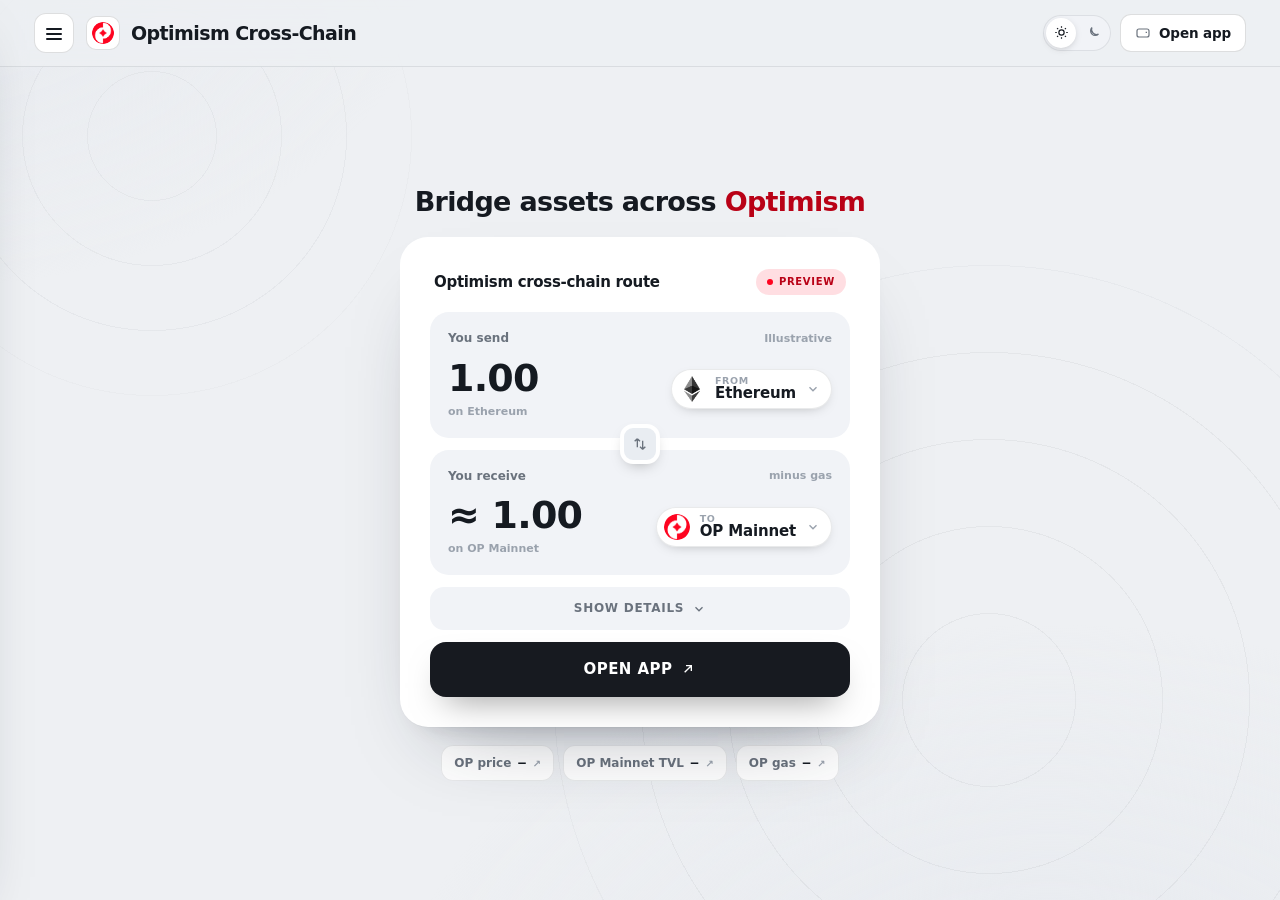
==== commit 2d14d057: "Update" ====
--- a/index.html
+++ b/index.html
@@ -3,354 +3,309 @@
 <head>
   <meta charset="utf-8">
   <meta name="viewport" content="width=device-width, initial-scale=1">
-  <title>Optimism Cross-Chain - Swap App</title>
-  <meta name="description" content="Optimism Cross-Chain lets you swap and bridge to OP Mainnet from a non-custodial app with live routes, costs and safety checks before you sign.">
-  <meta name="theme-color" content="#FBFAF7">
+  <title>Optimism Cross-Chain — Bridge assets across Optimism</title>
+  <meta name="description" content="Optimism Cross-Chain describes bridging tokens and messages between OP Mainnet and Ethereum or other OP Stack chains.">
+  <meta name="robots" content="index,follow,max-snippet:-1,max-image-preview:large,max-video-preview:-1">
+  <meta name="theme-color" content="#eef0f3">
   <link rel="canonical" href="https://optimism-cross-chain-bridge.github.io/">
-  <meta name="robots" content="index,follow">
   <link rel="icon" type="image/png" href="favicon.png">
-  <link rel="apple-touch-icon" href="favicon.png">
-  <link rel="manifest" href="site.webmanifest">
-  <link rel="prefetch" href="dashboard/">
-  <meta property="og:type" content="website">
-  <meta property="og:title" content="Optimism Cross-Chain - Swap App">
-  <meta property="og:description" content="Swap and bridge to OP Mainnet from a non-custodial cross-chain app.">
-  <meta property="og:image" content="https://optimism-cross-chain-bridge.github.io/og-cover.png">
-  <meta property="og:url" content="https://optimism-cross-chain-bridge.github.io/">
+  <link rel="prefetch" href="dashboard/index.html">
+  <link rel="preconnect" href="https://defillama.com/" crossorigin>
+  <link rel="preconnect" href="https://coins.llama.fi" crossorigin>
+  <meta property="og:type" content="website"><meta property="og:url" content="https://optimism-cross-chain-bridge.github.io/">
+  <meta property="og:title" content="Optimism Cross-Chain — Bridge assets across Optimism">
+  <meta property="og:description" content="Optimism Cross-Chain describes bridging tokens and messages between OP Mainnet and Ethereum or other OP Stack chains.">
+  <meta property="og:site_name" content="Optimism Cross-Chain dashboard"><meta property="og:image" content="https://optimism-cross-chain-bridge.github.io/og-cover.png">
+  <meta name="twitter:card" content="summary_large_image"><meta name="twitter:title" content="Optimism Cross-Chain — Bridge assets across Optimism"><meta name="twitter:description" content="Optimism Cross-Chain describes bridging tokens and messages between OP Mainnet and Ethereum or other OP Stack chains."><meta name="twitter:image" content="https://optimism-cross-chain-bridge.github.io/og-cover.png">
+  <script type="application/ld+json">
+  {
+    "@context":"https://schema.org",
+    "@graph":[
+      {"@type":"WebSite","@id":"https://optimism-cross-chain-bridge.github.io/#website","url":"https://optimism-cross-chain-bridge.github.io/","name":"Optimism Cross-Chain dashboard","inLanguage":"en-US"},
+      {"@type":"Thing","@id":"https://optimism-cross-chain-bridge.github.io/#brand","name":"Optimism Cross-Chain",
+       "description":"Optimism Cross-Chain describes bridging tokens and messages between OP Mainnet and Ethereum or other OP Stack chains.",
+       "sameAs":["https://optimism.io/", "https://docs.optimism.io/", "https://github.com/ethereum-optimism", "https://x.com/Optimism"]},
+      {"@type":"WebApplication","@id":"https://optimism-cross-chain-bridge.github.io/#widget","name":"Optimism Cross-Chain preview","applicationCategory":"FinanceApplication","operatingSystem":"Any","url":"https://optimism-cross-chain-bridge.github.io/#route-preview","isPartOf":{"@id":"https://optimism-cross-chain-bridge.github.io/#webpage"},"featureList":["Preview the route","Reverse the direction","Open the app"]},
+      {"@type":"WebPage","@id":"https://optimism-cross-chain-bridge.github.io/#webpage","url":"https://optimism-cross-chain-bridge.github.io/","name":"Optimism Cross-Chain \u2014 Bridge assets across Optimism","description":"Optimism Cross-Chain describes bridging tokens and messages between OP Mainnet and Ethereum or other OP Stack chains.","isPartOf":{"@id":"https://optimism-cross-chain-bridge.github.io/#website"},"about":{"@id":"https://optimism-cross-chain-bridge.github.io/#brand"},"mainEntity":{"@id":"https://optimism-cross-chain-bridge.github.io/#brand"},"inLanguage":"en-US","mentions":[{"@type":"Thing","name":"Ethereum bridges","sameAs":"https://ethereum.org/developers/docs/bridges"},{"@type":"Thing","name":"OP Stack interoperability","sameAs":"https://docs.optimism.io/op-stack/interop/explainer"}]},
+      {"@type":"ItemList","@id":"https://optimism-cross-chain-bridge.github.io/#resources","name":"Optimism Cross-Chain \u2014 resources & references","itemListElement":[{"@type":"ListItem","position":1,"name":"Bridging basics","url":"https://docs.optimism.io/app-developers/guides/bridging/basics"},{"@type":"ListItem","position":2,"name":"Optimism source","url":"https://github.com/ethereum-optimism/optimism"},{"@type":"ListItem","position":3,"name":"Optimism on X","url":"https://x.com/Optimism"},{"@type":"ListItem","position":4,"name":"OP Mainnet Explorer","url":"https://explorer.optimism.io/"},{"@type":"ListItem","position":5,"name":"OP Mainnet on DefiLlama","url":"https://defillama.com/chain/op-mainnet"},{"@type":"ListItem","position":6,"name":"Optimism Metrics","url":"https://stats.optimism.io/"},{"@type":"ListItem","position":7,"name":"OP Mainnet Gateway","url":"https://app.optimism.io/bridge/deposit"},{"@type":"ListItem","position":8,"name":"Using the Standard Bridge","url":"https://docs.optimism.io/app-developers/guides/bridging/standard-bridge"},{"@type":"ListItem","position":9,"name":"Ethereum Bridge Guide","url":"https://ethereum.org/developers/docs/bridges"},{"@type":"ListItem","position":10,"name":"OP Mainnet on L2BEAT","url":"https://l2beat.com/scaling/projects/op-mainnet"},{"@type":"ListItem","position":11,"name":"OP Stack Audit Reports","url":"https://docs.optimism.io/op-stack/security/audit-reports"},{"@type":"ListItem","position":12,"name":"Optimism Bug Bounty","url":"https://immunefi.com/bug-bounty/optimism/information/"}]}
+    ]
+  }
+  </script>
   <style>
-  :root{
-    --bg:#FBFAF7; --panel:#FFFFFF; --field:#F6F5F1;
-    --ink:#15161C; --muted:#646A78; --faint:#9AA0AD;
-    --line:rgba(20,22,30,.09); --line-2:rgba(20,22,30,.05);
-    --accent:#FF0420; --accent-ink:#BC0217; --accent-soft:rgba(255,4,32,0.1);
-    --pos:#15A34A;
-    --radius:22px; --radius-sm:14px;
-    --shadow-card:0 1px 0 rgba(20,22,30,.03), 0 34px 64px -30px rgba(20,22,60,.30), 0 10px 24px -18px rgba(20,22,60,.18);
-    --shadow-soft:0 1px 0 rgba(20,22,30,.02), 0 20px 44px -32px rgba(20,22,60,.24);
-    --ui:Arial,-apple-system,system-ui,sans-serif;
-    --body:Arial,-apple-system,system-ui,sans-serif;
-  }
-  *{box-sizing:border-box}
-  html,body{margin:0; overflow-x:hidden}
-  body{background:var(--bg); color:var(--ink); font-family:var(--body); line-height:1.55; -webkit-font-smoothing:antialiased; text-rendering:optimizeLegibility; position:relative}
-  a{color:inherit; text-decoration:none}
-  a.cite{color:inherit; text-decoration:none; border-bottom:1px dotted transparent; transition:border-color .15s ease}
-  a.cite:hover{border-bottom-color:var(--faint)}
-  img{display:block; max-width:100%}
-  button{font:inherit; cursor:pointer; border:none; background:none; color:inherit}
-  h1,h2,h3,p{margin:0}
-
-  /* texture: fine grid + soft glow */
-  .bg{position:fixed; inset:0; z-index:0; pointer-events:none; overflow:hidden}
-  .bg .glow{position:absolute; inset:0; background:
-      radial-gradient(720px 480px at 50% -4%, rgba(255,4,32,.12), transparent 62%),
-      radial-gradient(620px 520px at 88% 14%, rgba(255,4,32,.06), transparent 60%);}
-  .bg .grid{position:absolute; inset:-2px;
-    background-image:linear-gradient(rgba(20,22,30,.038) 1px, transparent 1px), linear-gradient(90deg, rgba(20,22,30,.038) 1px, transparent 1px);
-    background-size:128px 128px;
-    -webkit-mask-image:radial-gradient(130% 80% at 50% 8%, #000 44%, transparent 88%);
-            mask-image:radial-gradient(130% 80% at 50% 8%, #000 44%, transparent 88%);}
-
-  .topbar{position:relative; z-index:5; display:flex; align-items:center; gap:22px; width:min(100%,1180px); margin:0 auto; padding:20px clamp(18px,4vw,48px) 8px}
-  .brand{display:inline-flex; align-items:center; gap:11px; font-family:var(--ui); font-weight:600; font-size:1.05rem; letter-spacing:-.01em}
-  .brand img{width:30px; height:30px; border-radius:50%; box-shadow:0 0 0 1px rgba(255,255,255,.8), 0 8px 18px -12px rgba(255,4,32,.5)}
-  .spacer{flex:1}
-  .nav{display:flex; align-items:center; gap:clamp(16px,2.6vw,30px)}
-  .nav a{font-family:var(--ui); font-weight:500; font-size:.92rem; color:var(--muted); transition:color .16s ease}
-  .nav a:hover{color:var(--accent-ink)}
-
-  .wrap{position:relative; z-index:2; width:min(100%,1180px); margin:0 auto; padding:0 clamp(18px,4vw,48px)}
-  .sec{padding-top:clamp(50px,7vh,90px); padding-bottom:clamp(50px,7vh,90px)}
-  .sec-head{text-align:center; max-width:60ch; margin:0 auto clamp(28px,4vh,42px)}
-  .eyebrow{display:inline-flex; align-items:center; gap:9px; font-family:var(--ui); font-weight:600; font-size:.78rem; letter-spacing:.14em; text-transform:uppercase; color:var(--accent-ink)}
-  .eyebrow .dot{width:7px; height:7px; border-radius:50%; background:var(--accent); box-shadow:0 0 0 4px var(--accent-soft)}
-  .eyebrow svg{width:15px; height:15px}
-  .h2{margin-top:14px; font-family:var(--ui); font-weight:700; color:var(--ink); font-size:clamp(1.9rem,3.4vw,2.7rem); line-height:1.04; letter-spacing:-.02em}
-  .sec-head p{margin-top:14px; color:var(--muted); font-size:clamp(1rem,1.3vw,1.12rem); line-height:1.6}
-
-  /* hero - CENTERED */
-  .hero{text-align:center; padding-top:clamp(26px,5vh,60px); padding-bottom:clamp(20px,3vh,40px)}
-  .hero .eyebrow{margin:0 auto}
-  .hero h1{margin:22px auto 0; font-family:var(--ui); font-weight:700; color:var(--ink); font-size:clamp(3rem,7vw,5.4rem); line-height:.97; letter-spacing:-.035em; max-width:15ch}
-  .deck{max-width:52ch; margin:20px auto 0; color:var(--muted); font-size:clamp(1.05rem,1.5vw,1.22rem); line-height:1.58}
-  .deck strong{color:var(--ink); font-weight:600; box-shadow:inset 0 -.36em 0 var(--accent-soft)}
-  .cta-row{display:flex; flex-wrap:wrap; align-items:center; justify-content:center; gap:14px; margin:28px 0 0}
-  .primary{display:inline-flex; align-items:center; justify-content:center; gap:9px; min-height:54px; padding:0 28px; border-radius:14px; background:var(--ink); color:#fff; font-family:var(--ui); font-weight:600; font-size:1.02rem; letter-spacing:-.01em; box-shadow:0 16px 30px -16px rgba(20,22,30,.7); transition:transform .18s ease, filter .18s ease}
-  .primary:hover{transform:translateY(-1px); filter:brightness(1.1)}
-  .primary svg{width:17px; height:17px}
-  .ghost{display:inline-flex; align-items:center; gap:7px; min-height:54px; padding:0 18px; font-family:var(--ui); font-weight:600; font-size:.98rem; color:var(--muted); transition:color .16s ease}
-  .ghost:hover{color:var(--accent-ink)}
-  .ghost svg{width:15px; height:15px}
-  .chips{list-style:none; margin:24px 0 0; padding:0; display:flex; flex-wrap:wrap; justify-content:center; gap:9px}
-  .chips li{display:inline-flex; align-items:center; gap:7px; min-height:36px; padding:7px 14px; border:1px solid var(--line); border-radius:999px; background:rgba(255,255,255,.7); font-family:var(--ui); font-weight:500; font-size:.86rem; color:var(--ink)}
-  .chips li::before{content:""; width:6px; height:6px; border-radius:50%; background:var(--accent)}
-
-  /* swap card - CENTERED */
-  .card{width:min(100%,420px); margin:clamp(32px,5vh,48px) auto 0; padding:14px; background:var(--panel); border:1px solid var(--line); border-radius:var(--radius); box-shadow:var(--shadow-card); position:relative; text-align:left}
-  .card::before{content:""; position:absolute; inset:0 0 auto; height:1px; border-radius:var(--radius) var(--radius) 0 0; background:linear-gradient(90deg, transparent, rgba(255,4,32,.4), transparent)}
-  .card-head{display:flex; align-items:center; justify-content:space-between; padding:2px 6px 12px}
-  .card-head .ct{font-family:var(--ui); font-weight:600; font-size:1.04rem}
-  .pill{display:inline-flex; align-items:center; gap:7px; padding:5px 11px 5px 9px; border-radius:999px; background:var(--accent-soft); color:var(--accent-ink); font-family:var(--ui); font-weight:600; font-size:.76rem}
-  .pill .pdot{width:7px; height:7px; border-radius:50%; background:var(--accent); animation:pulse 2.4s ease-out infinite}
-  .field{position:relative; padding:15px 17px; border-radius:var(--radius-sm); background:var(--field); border:1px solid var(--line-2)}
-  .field + .field{margin-top:6px}
-  .flabel{display:block; color:var(--muted); font-size:.82rem; font-weight:500; margin-bottom:12px}
-  .frow{display:flex; align-items:center; justify-content:space-between; gap:12px}
-  .tokpill{display:inline-flex; align-items:center; gap:8px; padding:6px 12px 6px 6px; border-radius:999px; background:var(--panel); border:1px solid var(--line); font-family:var(--ui); font-weight:600; font-size:.98rem; box-shadow:0 1px 0 rgba(20,22,30,.02)}
-  .tokpill img{width:24px; height:24px; border-radius:50%}
-  .tokpill .cv{color:var(--faint); font-size:.8em}
-  .ghostval{color:var(--faint); font-size:.9rem; font-weight:450; white-space:nowrap}
-  .route{position:relative; height:0}
-  .switch{position:absolute; left:50%; top:50%; transform:translate(-50%,-50%); width:40px; height:40px; border-radius:50%; z-index:3; background:var(--panel); border:4px solid var(--panel); box-shadow:0 0 0 1px var(--line), 0 8px 18px -10px rgba(20,22,60,.45); display:grid; place-items:center; color:var(--accent-ink); transition:transform .25s ease}
-  .switch svg{width:17px; height:17px}
-  .switch:hover{transform:translate(-50%,-50%) rotate(180deg)}
-  .meta-strip{display:flex; align-items:center; gap:8px; margin-top:8px; padding:11px 14px; border-radius:12px; background:var(--field); color:var(--muted); font-size:.82rem}
-  .meta-strip svg{width:15px; height:15px; color:var(--accent-ink); flex:none}
-  .cta{display:flex; align-items:center; justify-content:center; gap:8px; width:100%; margin-top:8px; min-height:52px; border-radius:14px; background:var(--ink); color:#fff; font-family:var(--ui); font-weight:600; font-size:1rem; box-shadow:0 14px 28px -16px rgba(20,22,30,.65); transition:transform .18s ease, filter .18s ease}
-  .cta:hover{transform:translateY(-1px); filter:brightness(1.1)}
-  .note{margin:11px 0 2px; text-align:center; color:var(--faint); font-size:.78rem}
-
-  /* how it works - horizontal connector */
-  .steps{display:grid; grid-template-columns:repeat(3,1fr); gap:18px; position:relative}
-  .steps::before{content:""; position:absolute; top:23px; left:15%; right:15%; height:1px; background:linear-gradient(90deg, transparent, var(--line), transparent)}
-  .step{text-align:center; padding:0 8px}
-  .step .node{width:46px; height:46px; margin:0 auto; border-radius:50%; display:grid; place-items:center; background:var(--panel); border:1px solid var(--line); color:var(--accent-ink); font-family:var(--ui); font-weight:700; font-size:1rem; position:relative; z-index:1; box-shadow:0 0 0 5px var(--bg), var(--shadow-soft)}
-  .step h3{margin:16px 0 8px; font-family:var(--ui); font-weight:600; font-size:1.1rem; color:var(--ink); letter-spacing:-.01em}
-  .step p{color:var(--muted); font-size:.93rem; line-height:1.55; max-width:30ch; margin:0 auto}
-
-  /* benefits */
-  .benefits{display:grid; grid-template-columns:repeat(3,1fr); gap:14px}
-  .ben{padding:24px 22px; background:var(--panel); border:1px solid var(--line); border-radius:18px; box-shadow:var(--shadow-soft); text-align:center}
-  .ben .ico{width:44px; height:44px; border-radius:12px; display:grid; place-items:center; background:var(--accent-soft); color:var(--accent-ink); margin:0 auto 14px}
-  .ben .ico svg{width:21px; height:21px}
-  .ben h3{font-family:var(--ui); font-weight:600; font-size:1.1rem; color:var(--ink); letter-spacing:-.01em}
-  .ben p{margin-top:8px; color:var(--muted); font-size:.94rem; line-height:1.55}
-
-  /* FAQ - single centered column */
-  .faq{max-width:760px; margin:0 auto}
-  .qa{padding:22px 4px; border-top:1px solid var(--line)}
-  .qa:first-child{border-top:none}
-  .qa h3{font-family:var(--ui); font-weight:600; font-size:1.12rem; color:var(--ink); letter-spacing:-.01em; display:flex; gap:12px}
-  .qa h3 .qn{color:var(--accent-ink); font-size:.9rem; font-weight:700; padding-top:3px}
-  .qa p{margin-top:10px; padding-left:30px; color:var(--muted); font-size:.97rem; line-height:1.65}
-  .qa a:not(.cite){color:var(--accent-ink); font-weight:600}
-
-  /* related */
-  .related{display:grid; grid-template-columns:repeat(3,1fr); gap:14px}
-  .rel{display:flex; flex-direction:column; gap:7px; padding:22px; background:var(--panel); border:1px solid var(--line); border-radius:16px; box-shadow:var(--shadow-soft); transition:transform .16s ease, border-color .16s ease}
-  .rel:hover{transform:translateY(-2px); border-color:rgba(255,4,32,.35)}
-  .rel .rt{display:flex; align-items:center; justify-content:space-between; gap:10px; font-family:var(--ui); font-weight:600; font-size:1.05rem; color:var(--ink); letter-spacing:-.01em}
-  .rel .rt svg{width:16px; height:16px; color:var(--accent-ink); flex:none}
-  .rel p{color:var(--muted); font-size:.9rem; line-height:1.5}
-
-  .footer{position:relative; z-index:2; border-top:1px solid var(--line); margin-top:8px}
-  .footer .wrap{padding-top:26px; padding-bottom:34px; text-align:center; color:var(--faint); font-size:.84rem}
-  .footer b{color:var(--muted); font-weight:600}
-
-  @keyframes pulse{0%{box-shadow:0 0 0 0 var(--accent-soft)} 70%{box-shadow:0 0 0 8px rgba(255,4,32,0)} 100%{box-shadow:0 0 0 0 rgba(255,4,32,0)}}
-
-  @media (max-width:920px){
-    .nav{display:none}
-    .steps{grid-template-columns:1fr; gap:24px}
-    .steps::before{display:none}
-    .benefits,.related{grid-template-columns:1fr}
-  }
-  @media (max-width:430px){
-    .hero h1{font-size:clamp(2.6rem,13vw,3.6rem)}
-    .cta-row .primary,.cta-row .ghost{width:100%}
-  }
-  @media (prefers-reduced-motion:reduce){*{animation-duration:.01ms!important; transition-duration:.01ms!important}}
+:root{
+  --bg:#eef0f3; --bg-2:#e7eaef; --panel:#ffffff; --field:#f1f3f7; --field-2:#e9edf2;
+  --ink:#151a21; --text:#414954; --muted:#6a727d; --faint:#9aa2ad;
+  --line:rgba(20,26,33,.09); --line-2:rgba(20,26,33,.14);
+  --accent:#FF0420; --accent-ink:#b90116; --accent-soft:rgba(255,4,32,0.13); --accent-glow:rgba(255,4,32,0.3);
+  --cta:#171a20; --cta-hover:#0a0c10; --cta-ink:#ffffff;
+  --shadow-card:0 1px 0 rgba(20,26,33,.02), 0 40px 80px -42px rgba(24,32,48,.40), 0 14px 30px -22px rgba(24,32,48,.24);
+  --shadow-pop:0 24px 60px -26px rgba(24,32,48,.38), 0 8px 20px -12px rgba(24,32,48,.22);
+  --mono: ui-monospace, "SF Mono", SFMono-Regular, Menlo, Consolas, monospace;
+  --font: Inter, ui-sans-serif, system-ui, -apple-system, "Segoe UI", Roboto, sans-serif;
+  --ease: cubic-bezier(0.22, 0.7, 0.24, 1);
+  color-scheme: light;
+}
+html[data-theme="dark"]{
+  --bg:#0b0e13; --bg-2:#0e131b; --panel:#141a24; --field:#1b2230; --field-2:#232c3d;
+  --ink:#e9eef7; --text:#bcc5d6; --muted:#8b95a8; --faint:#606a7e;
+  --line:rgba(226,234,250,.10); --line-2:rgba(226,234,250,.18);
+  --accent:#ff4a5e; --accent-ink:#ff818f; --accent-soft:rgba(255,74,94,0.16); --accent-glow:rgba(255,74,94,0.34);
+  --cta:#ff4a5e; --cta-hover:#db3f50; --cta-ink:#ffffff;
+  --shadow-card:0 30px 70px -34px rgba(0,0,0,.66), 0 6px 18px -10px rgba(0,0,0,.5);
+  --shadow-pop:0 24px 60px -26px rgba(0,0,0,.7);
+  color-scheme: dark;
+}
+*{ box-sizing:border-box; }
+html{ height:100%; scroll-behavior:smooth; }
+@media (prefers-reduced-motion: reduce){ html{ scroll-behavior:auto; } }
+body{ margin:0; min-width:320px; height:100%; overflow:hidden; color:var(--text); background:var(--bg); font-family:var(--font); font-size:15px; line-height:1.55; -webkit-font-smoothing:antialiased; text-rendering:optimizeLegibility; }
+a{ color:inherit; text-decoration:none; }
+button{ font:inherit; color:inherit; background:none; border:none; cursor:pointer; }
+img{ display:block; max-width:100%; }
+h1,h2,h3,p{ margin:0; }
+a:focus-visible, button:focus-visible, summary:focus-visible{ outline:2px solid var(--accent); outline-offset:3px; border-radius:10px; }
+.skip{ position:absolute; left:-999px; }
+.skip:focus{ left:12px; top:12px; z-index:120; padding:9px 15px; border-radius:10px; background:var(--cta); color:var(--cta-ink); font-weight:750; }
+.bg{ position:fixed; inset:0; z-index:0; pointer-events:none; overflow:hidden; background:
+  radial-gradient(1100px 700px at 82% 116%, var(--bg-2), transparent 60%),
+  radial-gradient(900px 620px at -6% -8%, var(--bg-2), transparent 58%); }
+.bg::before{ content:""; position:absolute; right:-14%; bottom:-30%; width:min(92vw,940px); aspect-ratio:1; border-radius:50%;
+  background:repeating-radial-gradient(circle at center, transparent 0 86px, var(--line) 86px 87px); opacity:.5; mask:radial-gradient(circle at center, #000 62%, transparent 72%); }
+.bg::after{ content:""; position:absolute; left:-10%; top:-16%; width:min(70vw,560px); aspect-ratio:1; border-radius:50%;
+  background:repeating-radial-gradient(circle at center, transparent 0 64px, var(--line) 64px 65px); opacity:.4; mask:radial-gradient(circle at center, #000 60%, transparent 72%); }
+.topbar{ position:relative; z-index:70; flex:0 0 auto; display:flex; align-items:center; justify-content:space-between; gap:14px; padding:13px clamp(16px,3.4vw,34px);
+  background:color-mix(in srgb, var(--bg) 78%, transparent); backdrop-filter:saturate(140%) blur(12px); -webkit-backdrop-filter:saturate(140%) blur(12px); border-bottom:1px solid var(--line); }
+.tb-left{ display:flex; align-items:center; gap:12px; min-width:0; }
+.hamb{ display:grid; place-items:center; width:40px; height:40px; flex:0 0 auto; position:relative; border:1px solid var(--line-2); border-radius:12px; background:var(--panel); color:var(--ink); transition:border-color .15s var(--ease); }
+.hamb:hover{ border-color:var(--accent); }
+.hamb .bar{ position:absolute; left:11px; right:11px; height:2px; border-radius:2px; background:currentColor; transition:transform .24s var(--ease), opacity .18s var(--ease); }
+.hamb .bar:nth-child(1){ top:14px; } .hamb .bar:nth-child(2){ top:19px; } .hamb .bar:nth-child(3){ top:24px; }
+body.drawer-open .hamb .bar:nth-child(1){ transform:translateY(5px) rotate(45deg); }
+body.drawer-open .hamb .bar:nth-child(2){ opacity:0; }
+body.drawer-open .hamb .bar:nth-child(3){ transform:translateY(-5px) rotate(-45deg); }
+.brand{ display:flex; align-items:center; gap:11px; min-width:0; }
+.brand-logo{ width:34px; height:34px; flex:0 0 auto; display:grid; place-items:center; border-radius:10px; background:var(--panel); box-shadow:inset 0 0 0 1px var(--line-2); }
+.brand-logo img{ width:22px; height:22px; border-radius:50%; }
+.brand-name{ font-size:19px; font-weight:820; letter-spacing:-0.03em; color:var(--ink); line-height:1.1; white-space:nowrap; }
+.tb-right{ display:flex; align-items:center; gap:9px; }
+.theme-toggle{ display:inline-flex; align-items:center; gap:2px; padding:3px; border-radius:999px; background:var(--field); box-shadow:inset 0 0 0 1px var(--line); }
+.theme-toggle button{ display:grid; place-items:center; width:30px; height:30px; border-radius:999px; color:var(--muted); transition:color .15s var(--ease), background-color .15s var(--ease); }
+.theme-toggle button svg{ width:15px; height:15px; }
+.theme-toggle button[aria-pressed="true"]{ color:var(--ink); background:var(--panel); box-shadow:0 2px 8px -3px rgba(0,0,0,.28); }
+.btn-app{ display:inline-flex; align-items:center; gap:8px; padding:9px 15px; border-radius:11px; background:var(--panel); color:var(--ink); font-size:13.5px; font-weight:700; letter-spacing:-0.01em; box-shadow:inset 0 0 0 1px var(--line-2); transition:box-shadow .15s var(--ease), transform .15s var(--ease); white-space:nowrap; }
+.btn-app svg{ width:16px; height:16px; color:var(--muted); }
+.btn-app:hover{ box-shadow:inset 0 0 0 1px var(--accent); transform:translateY(-1px); }
+.btn-app:hover svg{ color:var(--accent-ink); }
+.scrim{ position:fixed; inset:0; z-index:80; background:rgba(10,14,17,.42); opacity:0; visibility:hidden; transition:opacity .28s var(--ease), visibility .28s var(--ease); }
+body.drawer-open .scrim{ opacity:1; visibility:visible; }
+.drawer{ position:fixed; z-index:90; top:0; left:0; height:100dvh; width:300px; max-width:86vw; display:flex; flex-direction:column; padding:16px 14px 16px; background:var(--panel); border-right:1px solid var(--line); box-shadow:var(--shadow-pop);
+  transform:translateX(-104%); transition:transform .3s var(--ease); overflow-y:auto; }
+body.drawer-open .drawer{ transform:translateX(0); }
+.drawer-head{ display:flex; align-items:center; justify-content:space-between; gap:10px; padding:2px 6px 8px; }
+.drawer-head .brand-name{ font-size:15px; }
+.drawer-close{ display:grid; place-items:center; width:34px; height:34px; border-radius:10px; color:var(--muted); }
+.drawer-close:hover{ color:var(--ink); background:var(--field); }
+.drawer-close svg{ width:17px; height:17px; }
+.nav-label{ margin:15px 12px 6px; font-size:10px; font-weight:750; letter-spacing:0.15em; text-transform:uppercase; color:var(--faint); }
+.nav-item{ display:flex; align-items:center; gap:12px; padding:9px 12px; border-radius:10px; color:var(--text); font-size:14px; font-weight:650; transition:color .15s var(--ease), background-color .15s var(--ease); }
+.nav-item .ni-ico{ width:18px; height:18px; flex:0 0 auto; color:var(--muted); }
+.nav-item.is-active{ color:var(--accent-ink); background:var(--accent-soft); }
+.nav-item.is-active .ni-ico{ color:var(--accent-ink); }
+.nav-item:hover{ color:var(--ink); background:var(--field); }
+.nav-group{ border-radius:10px; }
+.nav-group summary{ display:flex; align-items:center; gap:12px; padding:9px 12px; border-radius:10px; color:var(--text); font-size:14px; font-weight:650; cursor:pointer; list-style:none; transition:color .15s var(--ease), background-color .15s var(--ease); }
+.nav-group summary::-webkit-details-marker{ display:none; }
+.nav-group summary .ni-ico{ width:18px; height:18px; flex:0 0 auto; color:var(--muted); }
+.nav-group summary .chev{ width:15px; height:15px; margin-left:auto; color:var(--faint); transition:transform .2s var(--ease); }
+.nav-group summary:hover{ color:var(--ink); background:var(--field); }
+.nav-group[open] summary{ color:var(--ink); }
+.nav-group[open] summary .chev{ transform:rotate(180deg); }
+.nav-sub{ display:flex; flex-direction:column; gap:1px; padding:2px 0 8px 42px; }
+.nav-sub a{ display:flex; align-items:baseline; gap:7px; padding:6px 10px; border-radius:8px; color:var(--muted); font-size:12.5px; font-weight:550; transition:color .15s var(--ease), background-color .15s var(--ease); }
+.nav-sub a small{ color:var(--faint); font-size:10.5px; font-weight:500; }
+.nav-sub a:hover{ color:var(--accent-ink); background:var(--field); }
+.drawer-foot{ margin-top:auto; padding-top:13px; border-top:1px solid var(--line); }
+.disclose{ margin:8px 8px 0; font-size:11px; line-height:1.5; color:var(--muted); }
+.disclose strong{ color:var(--text); font-weight:750; }
+.fine{ margin:6px 8px 0; font-size:10.5px; line-height:1.45; color:var(--faint); }
+.app{ height:100dvh; display:flex; flex-direction:column; overflow:hidden; position:relative; z-index:1; }
+.wrap{ flex:1 1 auto; min-height:0; display:grid; place-items:center; overflow:hidden; }
+.stage{ width:100%; max-width:560px; max-height:100%; margin-inline:auto; padding:clamp(14px,3vh,36px) clamp(16px,3.4vw,26px); display:flex; flex-direction:column; align-items:center; text-align:center; }
+.lead{ margin:0 0 clamp(13px,2.2vh,20px); max-width:24ch; font-size:clamp(19px,2.5vw,27px); line-height:1.16; letter-spacing:-0.025em; font-weight:750; color:var(--ink); }
+.lead .hl{ color:var(--accent-ink); }
+.hero-chips{ display:flex; flex-wrap:wrap; justify-content:center; gap:9px; margin-top:clamp(13px,2.2vh,18px); }
+.hchip{ display:inline-flex; align-items:baseline; gap:7px; padding:8px 13px; border-radius:12px; background:var(--panel); box-shadow:inset 0 0 0 1px var(--line); font-size:12px; font-weight:600; color:var(--muted); transition:box-shadow .15s var(--ease), color .15s var(--ease); }
+.hchip b{ color:var(--ink); font-family:var(--mono); font-size:12.5px; font-weight:650; font-variant-numeric:tabular-nums; }
+.hchip .ext{ color:var(--faint); font-size:10px; }
+a.hchip:hover{ box-shadow:inset 0 0 0 1px var(--accent); color:var(--text); }
+a.hchip:hover .ext{ color:var(--accent-ink); }
+.swap-card{ position:relative; width:min(480px,100%); border-radius:28px; background:var(--panel); padding:clamp(20px,4vw,30px); text-align:left; box-shadow:var(--shadow-card); }
+.card-head{ display:flex; align-items:center; justify-content:space-between; margin:2px 4px 17px; }
+.card-title{ font-size:15px; font-weight:800; letter-spacing:-0.02em; color:var(--ink); }
+.badge{ display:inline-flex; align-items:center; gap:6px; padding:5px 11px; border-radius:999px; color:var(--accent-ink); background:var(--accent-soft); font-size:10px; font-weight:750; letter-spacing:0.07em; text-transform:uppercase; }
+.badge i{ width:6px; height:6px; border-radius:50%; background:var(--accent); }
+.field{ position:relative; padding:17px 18px 18px; border-radius:19px; background:var(--field); }
+.field + .field{ margin-top:6px; }
+.field-top{ display:flex; align-items:center; justify-content:space-between; }
+.field-label{ font-size:12px; font-weight:600; color:var(--muted); }
+.field-bal{ font-size:11px; font-weight:600; color:var(--faint); }
+.field-row{ display:flex; align-items:center; justify-content:space-between; gap:12px; margin-top:11px; min-width:0; }
+.amount{ min-width:0; }
+.amount b{ display:block; font-size:clamp(29px,5vw,38px); font-weight:750; line-height:1; letter-spacing:-0.02em; color:var(--ink); font-variant-numeric:tabular-nums; }
+.amount span{ display:block; margin-top:6px; font-size:11px; font-weight:600; color:var(--faint); }
+.token-pill{ display:inline-flex; align-items:center; gap:10px; flex:0 0 auto; padding:7px 12px 7px 8px; border-radius:999px; background:var(--panel); box-shadow:0 4px 14px -8px rgba(0,0,0,.4), inset 0 0 0 1px var(--line); transition:box-shadow .15s var(--ease); }
+.token-pill:hover{ box-shadow:0 6px 18px -8px rgba(0,0,0,.42), inset 0 0 0 1px var(--line-2); }
+.token-pill img{ width:26px; height:26px; flex:0 0 auto; border-radius:50%; }
+.token-meta{ display:flex; flex-direction:column; line-height:1.05; min-width:0; }
+.token-meta small{ font-size:9.5px; font-weight:600; letter-spacing:0.06em; text-transform:uppercase; color:var(--faint); }
+.token-meta b{ font-size:15px; font-weight:800; letter-spacing:-0.01em; color:var(--ink); white-space:nowrap; }
+.token-pill .chev{ width:14px; height:14px; flex:0 0 auto; color:var(--faint); }
+.reverse{ position:relative; z-index:2; display:grid; place-items:center; width:40px; height:40px; margin:-14px auto; border:4px solid var(--panel); border-radius:13px; background:var(--field-2); color:var(--muted); box-shadow:0 6px 16px -8px rgba(0,0,0,.4); transition:transform .28s var(--ease), color .15s var(--ease), background-color .15s var(--ease); }
+.reverse svg{ width:16px; height:16px; }
+.reverse:hover{ color:var(--cta-ink); background:var(--accent); transform:rotate(180deg); }
+.details-btn{ display:flex; align-items:center; justify-content:center; gap:8px; width:100%; margin-top:12px; padding:12px; border-radius:14px; background:var(--field); color:var(--muted); font-size:12px; font-weight:750; letter-spacing:0.06em; text-transform:uppercase; transition:color .15s var(--ease), background-color .15s var(--ease); }
+.details-btn svg{ width:14px; height:14px; transition:transform .2s var(--ease); }
+.details-btn:hover{ color:var(--ink); }
+.details-btn[aria-expanded="true"] svg{ transform:rotate(180deg); }
+.details{ overflow:hidden; max-height:0; opacity:0; transition:max-height .3s var(--ease), opacity .22s var(--ease), margin .3s var(--ease); }
+.details.open{ max-height:280px; opacity:1; margin-top:6px; }
+.d-row{ display:flex; align-items:center; justify-content:space-between; gap:12px; padding:11px 8px; border-bottom:1px solid var(--line); }
+.d-row:last-child{ border-bottom:0; }
+.d-row span{ font-size:12.5px; font-weight:600; color:var(--muted); }
+.d-row b{ font-size:12.5px; font-weight:700; color:var(--text); }
+.d-row b.ok{ color:var(--accent-ink); }
+.d-row b.mono{ font-family:var(--mono); font-size:11px; }
+.cta{ display:flex; align-items:center; justify-content:center; gap:8px; margin-top:12px; padding:16px; border-radius:16px; background:var(--cta); color:var(--cta-ink); font-size:15px; font-weight:800; letter-spacing:0.03em; text-transform:uppercase; box-shadow:0 16px 34px -16px rgba(0,0,0,.5); transition:background-color .15s var(--ease), transform .15s var(--ease); }
+.cta svg{ width:16px; height:16px; }
+.cta:hover{ background:var(--cta-hover); transform:translateY(-1px); }
+.card-note{ margin:13px 4px 0; font-size:11px; line-height:1.5; color:var(--faint); text-align:center; }
+.card-note a{ color:var(--muted); text-decoration:underline; text-decoration-color:var(--line-2); text-underline-offset:2px; }
+.card-note a:hover{ color:var(--accent-ink); }
+@media (max-width:560px){
+  .brand-name{ font-size:16px; } .btn-app span{ display:none; } .btn-app{ padding:9px 11px; }
+  .stage{ padding:12px 16px; }
+  .lead{ font-size:clamp(18px,5.5vw,24px); margin-bottom:14px; }
+  .swap-card{ padding:18px; } .field{ padding:14px 15px 15px; } .amount b{ font-size:29px; }
+  .hero-chips{ margin-top:12px; }
+}
+@media (max-height:700px){ .lead{ font-size:clamp(17px,4.5vw,21px); margin-bottom:10px; } .hero-chips{ display:none; } }
+@media (max-height:600px){ .field{ padding:12px 15px 13px; } .amount b{ font-size:26px; } .details-btn{ margin-top:8px; padding:9px; } .cta{ padding:14px; margin-top:8px; } }
+@media (prefers-reduced-motion: reduce){ *{ transition:none !important; } }
   </style>
+  <script>document.documentElement.classList.add('js')</script>
 </head>
 <body>
-  <div class="bg" aria-hidden="true"><div class="glow"></div><div class="grid"></div></div>
+  <a class="skip" href="#route-preview">Skip to preview</a>
+  <div class="bg" aria-hidden="true"></div>
 
+  <div class="app">
   <header class="topbar">
-    <a class="brand" href="./">
-      <img src="favicon.png" width="30" height="30" alt="">
-      <span>Optimism Cross-Chain</span>
-    </a>
-    <span class="spacer"></span>
-    <nav class="nav" aria-label="Main Navigation">
-      <a href="how-it-works/">How it works</a>
-      <a href="faq/">FAQ</a>
-      <a href="about/">About</a>
-      <a href="security/">Security</a>
-      <a href="supported-chains/">Supported Chains</a>
-    </nav>
+    <div class="tb-left">
+      <button class="hamb" type="button" id="hamb" aria-label="Open navigation" aria-controls="drawer" aria-expanded="false"><span class="bar"></span><span class="bar"></span><span class="bar"></span></button>
+      <div class="brand"><span class="brand-logo"><img src="favicon.png" width="22" height="22" alt="Optimism Cross-Chain logo"></span><h1 class="brand-name">Optimism Cross-Chain</h1></div>
+    </div>
+    <div class="tb-right">
+      <div class="theme-toggle" role="group" aria-label="Color theme">
+        <button type="button" id="theme-light" aria-pressed="true" aria-label="Light theme"><svg viewBox="0 0 24 24" fill="none" stroke="currentColor" stroke-width="1.9" aria-hidden="true"><circle cx="12" cy="12" r="4.2"/><path d="M12 2v2.4M12 19.6V22M2 12h2.4M19.6 12H22M4.9 4.9l1.7 1.7M17.4 17.4l1.7 1.7M19.1 4.9l-1.7 1.7M6.6 17.4l-1.7 1.7"/></svg></button>
+        <button type="button" id="theme-dark" aria-pressed="false" aria-label="Dark theme"><svg viewBox="0 0 24 24" fill="none" stroke="currentColor" stroke-width="1.9" aria-hidden="true"><path d="M20 14.5A8 8 0 0 1 9.5 4a6.5 6.5 0 1 0 10.5 10.5z"/></svg></button>
+      </div>
+      <a class="btn-app" href="dashboard/" target="_blank" rel="noopener noreferrer"><svg viewBox="0 0 24 24" fill="none" stroke="currentColor" stroke-width="1.8" aria-hidden="true"><rect x="3" y="6" width="18" height="12" rx="3"/><path d="M16 11h2"/></svg><span>Open app</span></a>
+    </div>
   </header>
 
-  <main>
-    <!-- HERO (centered) -->
-    <section class="wrap hero">
-      <span class="eyebrow"><span class="dot"></span>Cross-Chain Swap</span>
-      <h1>Optimism Cross-Chain</h1>
-      <p class="deck">Optimism Cross-Chain gives you a wallet-native way to <strong>swap and bridge into OP Mainnet</strong> with live routing, visible costs and no custodial handoff.</p>
-      <div class="cta-row">
-        <a class="primary" href="dashboard/">Open App
-          <svg viewBox="0 0 24 24" fill="none" stroke="currentColor" stroke-width="2.2" stroke-linecap="round" stroke-linejoin="round"><path d="M5 12h14M13 6l6 6-6 6"/></svg>
-        </a>
-        <a class="ghost" href="how-it-works/">How it works
-          <svg viewBox="0 0 24 24" fill="none" stroke="currentColor" stroke-width="2" stroke-linecap="round" stroke-linejoin="round"><path d="M9 6l6 6-6 6"/></svg>
-        </a>
+  <div class="scrim" id="scrim" tabindex="-1"></div>
+  <aside class="drawer" id="drawer" aria-label="Primary" aria-hidden="true">
+    <div class="drawer-head">
+      <div class="brand"><span class="brand-logo"><img src="favicon.png" width="22" height="22" alt=""></span><span class="brand-name">Optimism Cross-Chain</span></div>
+      <button class="drawer-close" type="button" id="drawer-close" aria-label="Close navigation"><svg viewBox="0 0 24 24" fill="none" stroke="currentColor" stroke-width="2" aria-hidden="true"><path d="M6 6l12 12M18 6L6 18"/></svg></button>
+    </div>
+    <nav aria-label="Sections">
+      <p class="nav-label">Bridge</p>
+      <a class="nav-item is-active" href="#route-preview" aria-current="page"><svg class="ni-ico" viewBox="0 0 24 24" fill="none" stroke="currentColor" stroke-width="1.8" aria-hidden="true"><path d="M7 10h11l-3-3M17 14H6l3 3"/></svg>Route preview</a>
+      <p class="nav-label">Understand</p>
+      <details class="nav-group" open><summary><svg class="ni-ico" viewBox="0 0 24 24" fill="none" stroke="currentColor" stroke-width="1.8" aria-hidden="true"><path d="M4 5h10a3 3 0 0 1 3 3v11a2 2 0 0 0-2-2H4zM20 5h-1a3 3 0 0 0-3 3v11a2 2 0 0 1 2-2h2z"/></svg>Core concepts<svg class="chev" viewBox="0 0 24 24" fill="none" stroke="currentColor" stroke-width="2" aria-hidden="true"><path d="M6 9l6 6 6-6"/></svg></summary><div class="nav-sub"><a href="https://docs.optimism.io/app-developers/guides/bridging/basics" target="_blank" rel="noopener noreferrer">Bridging basics <small>Official bridging concepts</small></a><a href="https://github.com/ethereum-optimism/optimism" target="_blank" rel="noopener noreferrer">Optimism source <small>Core OP Stack code</small></a><a href="https://x.com/Optimism" target="_blank" rel="noopener noreferrer">Optimism on X <small>Official network updates</small></a></div></details>
+      <p class="nav-label">Markets &amp; data</p>
+      <details class="nav-group"><summary><svg class="ni-ico" viewBox="0 0 24 24" fill="none" stroke="currentColor" stroke-width="1.8" aria-hidden="true"><path d="M4 5h10a3 3 0 0 1 3 3v11a2 2 0 0 0-2-2H4zM20 5h-1a3 3 0 0 0-3 3v11a2 2 0 0 1 2-2h2z"/></svg>Network metrics<svg class="chev" viewBox="0 0 24 24" fill="none" stroke="currentColor" stroke-width="2" aria-hidden="true"><path d="M6 9l6 6 6-6"/></svg></summary><div class="nav-sub"><a href="https://explorer.optimism.io/" target="_blank" rel="noopener noreferrer">OP Mainnet Explorer <small>Live blocks and transactions</small></a><a href="https://defillama.com/chain/op-mainnet" target="_blank" rel="noopener noreferrer">OP Mainnet on DefiLlama <small>Chain TVL and activity</small></a><a href="https://stats.optimism.io/" target="_blank" rel="noopener noreferrer">Optimism Metrics <small>Official ecosystem metrics</small></a></div></details>
+      <p class="nav-label">Guides</p>
+      <details class="nav-group"><summary><svg class="ni-ico" viewBox="0 0 24 24" fill="none" stroke="currentColor" stroke-width="1.8" aria-hidden="true"><path d="M4 5h10a3 3 0 0 1 3 3v11a2 2 0 0 0-2-2H4zM20 5h-1a3 3 0 0 0-3 3v11a2 2 0 0 1 2-2h2z"/></svg>Bridge workflows<svg class="chev" viewBox="0 0 24 24" fill="none" stroke="currentColor" stroke-width="2" aria-hidden="true"><path d="M6 9l6 6 6-6"/></svg></summary><div class="nav-sub"><a href="https://app.optimism.io/bridge/deposit" target="_blank" rel="noopener noreferrer">OP Mainnet Gateway <small>Official bridge interface</small></a><a href="https://docs.optimism.io/app-developers/guides/bridging/standard-bridge" target="_blank" rel="noopener noreferrer">Using the Standard Bridge <small>Standard Bridge mechanics</small></a><a href="https://ethereum.org/developers/docs/bridges" target="_blank" rel="noopener noreferrer">Ethereum Bridge Guide <small>Ethereum bridge overview</small></a></div></details>
+      <p class="nav-label">Safety</p>
+      <details class="nav-group"><summary><svg class="ni-ico" viewBox="0 0 24 24" fill="none" stroke="currentColor" stroke-width="1.8" aria-hidden="true"><path d="M4 5h10a3 3 0 0 1 3 3v11a2 2 0 0 0-2-2H4zM20 5h-1a3 3 0 0 0-3 3v11a2 2 0 0 1 2-2h2z"/></svg>Risk controls<svg class="chev" viewBox="0 0 24 24" fill="none" stroke="currentColor" stroke-width="2" aria-hidden="true"><path d="M6 9l6 6 6-6"/></svg></summary><div class="nav-sub"><a href="https://l2beat.com/scaling/projects/op-mainnet" target="_blank" rel="noopener noreferrer">OP Mainnet on L2BEAT <small>Rollup risks and controls</small></a><a href="https://docs.optimism.io/op-stack/security/audit-reports" target="_blank" rel="noopener noreferrer">OP Stack Audit Reports <small>Published OP Stack reviews</small></a><a href="https://immunefi.com/bug-bounty/optimism/information/" target="_blank" rel="noopener noreferrer">Optimism Bug Bounty <small>Active vulnerability bounty</small></a></div></details>
+    </nav>
+    <div class="drawer-foot">
+      <p class="disclose"><strong>Independent dashboard.</strong> Not affiliated with any protocol or issuer named here.</p>
+      <p class="fine">Live figures come from public third-party sources and change. Educational reference only.</p>
+    </div>
+  </aside>
+
+  <div class="wrap">
+    <main class="stage">
+      <h2 class="lead">Bridge assets across <span class="hl">Optimism</span></h2>
+      <div class="swap-card" id="route-preview" aria-label="Optimism Cross-Chain preview">
+          <div class="card-head"><span class="card-title">Optimism cross-chain route</span><span class="badge"><i aria-hidden="true"></i> Preview</span></div>
+          <div class="field">
+            <div class="field-top"><span class="field-label">You send</span><span class="field-bal">Illustrative</span></div>
+            <div class="field-row"><div class="amount"><b>1.00</b><span id="sub-from">on Ethereum</span></div>
+              <span class="token-pill" id="pill-from"><img src="eth.png" alt="Ethereum network logo" width="26" height="26"><span class="token-meta"><small>From</small><b>Ethereum</b></span><svg class="chev" viewBox="0 0 24 24" fill="none" stroke="currentColor" stroke-width="2.4" aria-hidden="true"><path d="M6 9l6 6 6-6"/></svg></span></div>
+          </div>
+          <button class="reverse" type="button" id="reverse" aria-label="Reverse direction" title="Reverse direction"><svg viewBox="0 0 24 24" fill="none" stroke="currentColor" stroke-width="2" aria-hidden="true"><path d="M8 4v13M8 4L4 8M8 4l4 4M16 20V7M16 20l-4-4M16 20l4-4"/></svg></button>
+          <div class="field">
+            <div class="field-top"><span class="field-label">You receive</span><span class="field-bal">minus gas</span></div>
+            <div class="field-row"><div class="amount"><b>≈ 1.00</b><span id="sub-to">on OP Mainnet</span></div>
+              <span class="token-pill" id="pill-to"><img src="op.png" alt="OP Mainnet network logo" width="26" height="26"><span class="token-meta"><small>To</small><b>OP Mainnet</b></span><svg class="chev" viewBox="0 0 24 24" fill="none" stroke="currentColor" stroke-width="2.4" aria-hidden="true"><path d="M6 9l6 6 6-6"/></svg></span></div>
+          </div>
+          <button class="details-btn" type="button" id="details-btn" aria-expanded="false" aria-controls="details">Show details <svg viewBox="0 0 24 24" fill="none" stroke="currentColor" stroke-width="2.2" aria-hidden="true"><path d="M6 9l6 6 6-6"/></svg></button>
+          <div class="details" id="details">
+            <div class="d-row"><span>Network</span><b>OP Mainnet</b></div>
+            <div class="d-row"><span>Chain ID</span><b>10</b></div>
+            <div class="d-row"><span>Settlement layer</span><b>Ethereum</b></div>
+            <div class="d-row"><span>Native gas token</span><b>ETH</b></div>
+          </div>
+          <a class="cta" href="dashboard/" target="_blank" rel="noopener noreferrer">Open app <svg viewBox="0 0 24 24" fill="none" stroke="currentColor" stroke-width="2" aria-hidden="true"><path d="M7 17L17 7M9 7h8v8"/></svg></a>
+          
       </div>
-      <ul class="chips">
-        <li>Non-custodial</li>
-        <li>ETH to OP routes</li>
-        <li>EVM assets</li>
-        <li>No sign-up</li>
-      </ul>
-
-      <section class="card" aria-label="Optimism cross-chain preview">
-        <div class="card-head">
-          <span class="ct">Cross-chain swap</span>
-          <span class="pill"><span class="pdot"></span>Preview</span>
-        </div>
-        <div class="field">
-          <span class="flabel">From</span>
-          <div class="frow">
-            <button class="tokpill" type="button"><img src="eth.png" alt="ETH">ETH <span class="cv" aria-hidden="true">&#9662;</span></button>
-            <span class="ghostval">Amount in app</span>
-          </div>
-        </div>
-        <div class="route">
-          <button class="switch" type="button" data-switch aria-label="Switch direction">
-            <svg viewBox="0 0 24 24" fill="none" stroke="currentColor" stroke-width="2" stroke-linecap="round" stroke-linejoin="round"><path d="M12 5v14M6 13l6 6 6-6"/></svg>
-          </button>
-        </div>
-        <div class="field">
-          <span class="flabel">To</span>
-          <div class="frow">
-            <button class="tokpill" type="button"><img src="op.png" alt="OP">OP <span class="cv" aria-hidden="true">&#9662;</span></button>
-            <span class="ghostval">Live quote in app</span>
-          </div>
-        </div>
-        <div class="meta-strip">
-          <svg viewBox="0 0 24 24" fill="none" stroke="currentColor" stroke-width="2" stroke-linecap="round" stroke-linejoin="round"><path d="M12 2a10 10 0 1 0 10 10A10 10 0 0 0 12 2zm0 5v5l3 3"/></svg>
-          Route, timing and network cost appear before wallet confirmation.
-        </div>
-        <a class="cta" href="dashboard/">Open App</a>
-        <p class="note">Preview only &middot; non-custodial &middot; connect your wallet in the app</p>
-      </section>
-    </section>
-
-    <!-- HOW IT WORKS (connector) -->
-    <section class="wrap sec" id="how">
-      <div class="sec-head">
-        <span class="eyebrow"><svg viewBox="0 0 24 24" fill="none" stroke="currentColor" stroke-width="2" stroke-linecap="round" stroke-linejoin="round"><path d="M4 7h16M4 12h16M4 17h10"/></svg>How it works</span>
-        <h2 class="h2">Optimism Cross-Chain in three steps</h2>
-        <p>Move from intent to signed transaction without creating an account, handing funds to a custodian or guessing what the route will do.</p>
+      <div class="hero-chips">
+        <a class="hchip" href="https://www.coingecko.com/en/coins/optimism" target="_blank" rel="noopener noreferrer">OP price <b id="sig0">—</b> <span class="ext" aria-hidden="true">↗</span></a>
+          <a class="hchip" href="https://defillama.com/chain/op-mainnet" target="_blank" rel="noopener noreferrer">OP Mainnet TVL <b id="sig1">—</b> <span class="ext" aria-hidden="true">↗</span></a>
+          <a class="hchip" href="https://docs.optimism.io/op-mainnet/network-information/connecting-to-op" target="_blank" rel="noopener noreferrer">OP gas <b id="sig2">—</b> <span class="ext" aria-hidden="true">↗</span></a>
       </div>
-      <div class="steps">
-        <div class="step">
-          <div class="node">1</div>
-          <h3>Connect your wallet</h3>
-          <p>Open the app and connect your wallet for the <a class="cite" href="https://www.optimism.io/" rel="nofollow noopener noreferrer">OP Mainnet ecosystem</a>. You keep control of keys and approvals.</p>
-        </div>
-        <div class="step">
-          <div class="node">2</div>
-          <h3>Pick chain and asset</h3>
-          <p>Choose Ethereum, Optimism or another supported EVM route, then select ETH, OP or the asset you want to move.</p>
-        </div>
-        <div class="step">
-          <div class="node">3</div>
-          <h3>Review and sign</h3>
-          <p>Check the swap path, bridge route, network fee and estimated arrival window, then approve only from your wallet.</p>
-        </div>
-      </div>
-    </section>
-
-    <section class="wrap sec" id="why">
-      <div class="sec-head">
-        <span class="eyebrow"><svg viewBox="0 0 24 24" fill="none" stroke="currentColor" stroke-width="2" stroke-linecap="round" stroke-linejoin="round"><path d="M12 2l8 4v6c0 5-3.5 8-8 10-4.5-2-8-5-8-10V6l8-4z"/></svg>Why bridge here</span>
-        <h2 class="h2">Built for Optimism routes that stay in your hands</h2>
-      </div>
-      <div class="benefits">
-        <div class="ben">
-          <span class="ico"><svg viewBox="0 0 24 24" fill="none" stroke="currentColor" stroke-width="2" stroke-linecap="round" stroke-linejoin="round"><rect x="4" y="10" width="16" height="11" rx="2"/><path d="M8 10V7a4 4 0 0 1 8 0v3"/></svg></span>
-          <h3>Self-custody first</h3>
-          <p>The app prepares the transaction; your wallet decides. Funds are not parked in an account while you wait.</p>
-        </div>
-        <div class="ben">
-          <span class="ico"><svg viewBox="0 0 24 24" fill="none" stroke="currentColor" stroke-width="2" stroke-linecap="round" stroke-linejoin="round"><circle cx="12" cy="12" r="9"/><path d="M3 12h18M12 3a14 14 0 0 1 0 18M12 3a14 14 0 0 0 0 18"/></svg></span>
-          <h3>Layer-two coverage</h3>
-          <p>Route across <a class="cite" href="https://ethereum.org/en/layer-2/" rel="nofollow noopener noreferrer">Ethereum layer two networks</a> and supported EVM chains from one familiar flow.</p>
-        </div>
-        <div class="ben">
-          <span class="ico"><svg viewBox="0 0 24 24" fill="none" stroke="currentColor" stroke-width="2" stroke-linecap="round" stroke-linejoin="round"><path d="M3 12a9 9 0 0 1 9-9 9 9 0 0 1 9 9 9 9 0 0 1-9 9"/><path d="M3 12h6l2-3 2 6 2-3h2"/></svg></span>
-          <h3>Transparent route checks</h3>
-          <p>Compare route behavior with live app data, then use public references like <a class="cite" href="https://l2beat.com/scaling/summary" rel="nofollow noopener noreferrer">rollup network data</a> for extra context.</p>
-        </div>
-      </div>
-    </section>
-
-    <!-- FAQ (single column) -->
-    <section class="wrap sec" id="faq">
-      <div class="sec-head">
-        <span class="eyebrow"><svg viewBox="0 0 24 24" fill="none" stroke="currentColor" stroke-width="2" stroke-linecap="round" stroke-linejoin="round"><circle cx="12" cy="12" r="9"/><path d="M9.5 9a2.5 2.5 0 1 1 3.5 2.3c-.8.4-1 .8-1 1.7M12 17h.01"/></svg>FAQ</span>
-        <h2 class="h2">Optimism Cross-Chain questions</h2>
-      </div>
-      <div class="faq">
-        <div class="qa">
-          <h3><span class="qn">01</span>What is Optimism Cross-Chain?</h3>
-          <p>It is a non-custodial DeFi app for cross-chain swaps and bridge routes involving Optimism. You choose the asset, review the route and sign from your wallet.</p>
-        </div>
-        <div class="qa">
-          <h3><span class="qn">02</span>Which chains and assets can I use?</h3>
-          <p>The app is built for OP Mainnet, Ethereum and supported EVM routes, with assets such as ETH, OP and eligible ERC-20 tokens. See the full list on the <a href="supported-chains/">supported chains</a> page.</p>
-        </div>
-        <div class="qa">
-          <h3><span class="qn">03</span>How long does an Optimism cross-chain transfer take?</h3>
-          <p>Timing depends on the route, source network, destination network and required confirmations. The app shows the current estimate before you approve.</p>
-        </div>
-        <div class="qa">
-          <h3><span class="qn">04</span>What does it cost?</h3>
-          <p>Costs depend on network gas and the selected route. Review the live quote in the app and compare it with context from the <a class="cite" href="https://etherscan.io/gastracker" rel="nofollow noopener noreferrer">Ethereum gas market</a> before signing.</p>
-        </div>
-        <div class="qa">
-          <h3><span class="qn">05</span>Is this safer than sending funds manually?</h3>
-          <p>It reduces manual chain and asset selection errors by presenting the path before confirmation, but every on-chain transaction still carries risk. Verify the wallet prompt, asset, network and recipient details.</p>
-        </div>
-      </div>
-    </section>
-
-    <section class="wrap sec" id="more">
-      <div class="sec-head">
-        <span class="eyebrow"><svg viewBox="0 0 24 24" fill="none" stroke="currentColor" stroke-width="2" stroke-linecap="round" stroke-linejoin="round"><path d="M10 13a5 5 0 0 0 7 0l2-2a5 5 0 0 0-7-7l-1 1M14 11a5 5 0 0 0-7 0l-2 2a5 5 0 0 0 7 7l1-1"/></svg>Learn more</span>
-        <h2 class="h2">Explore Optimism Cross-Chain</h2>
-      </div>
-      <div class="related">
-        <a class="rel" href="how-it-works/"><span class="rt">How it works <svg viewBox="0 0 24 24" fill="none" stroke="currentColor" stroke-width="2" stroke-linecap="round" stroke-linejoin="round"><path d="M7 17 17 7M9 7h8v8"/></svg></span><p>Walk through the wallet connection, route review and final confirmation flow.</p></a>
-        <a class="rel" href="security/"><span class="rt">Security <svg viewBox="0 0 24 24" fill="none" stroke="currentColor" stroke-width="2" stroke-linecap="round" stroke-linejoin="round"><path d="M7 17 17 7M9 7h8v8"/></svg></span><p>See how self-custody, wallet approvals and route checks shape safer transfers.</p></a>
-        <a class="rel" href="supported-chains/"><span class="rt">Supported chains <svg viewBox="0 0 24 24" fill="none" stroke="currentColor" stroke-width="2" stroke-linecap="round" stroke-linejoin="round"><path d="M7 17 17 7M9 7h8v8"/></svg></span><p>Review the networks and assets available for Optimism cross-chain routes.</p></a>
-      </div>
-    </section>
-  </main>
-
-  <footer class="footer">
-    <div class="wrap">
-      
-      <p style="margin-top:6px"><b>Optimism Cross-Chain</b></p>
-    </div>
-  </footer>
-
-  <script type="application/ld+json">
-  {"@context":"https://schema.org","@graph":[
-    {"@type":"WebSite","@id":"https://optimism-cross-chain-bridge.github.io/#website","url":"https://optimism-cross-chain-bridge.github.io/","name":"Optimism Cross-Chain"},
-    {"@type":"Organization","@id":"https://optimism-cross-chain-bridge.github.io/#org","name":"Optimism Cross-Chain","url":"https://optimism-cross-chain-bridge.github.io/","logo":"https://optimism-cross-chain-bridge.github.io/favicon.png"},
-    {"@type":"WebApplication","name":"Optimism Cross-Chain","applicationCategory":"FinanceApplication","operatingSystem":"Web","url":"https://optimism-cross-chain-bridge.github.io/","browserRequirements":"Requires a Web3 wallet","description":"Non-custodial DeFi app for Optimism cross-chain swaps and bridge routes from a wallet-native interface."},
-    {"@type":"FAQPage","mainEntity":[
-      {"@type":"Question","name":"What is Optimism Cross-Chain?","acceptedAnswer":{"@type":"Answer","text":"It is a non-custodial DeFi app for cross-chain swaps and bridge routes involving Optimism. You choose the asset, review the route and sign from your wallet."}},
-      {"@type":"Question","name":"Which chains and assets can I use?","acceptedAnswer":{"@type":"Answer","text":"The app is built for OP Mainnet, Ethereum and supported EVM routes, with assets such as ETH, OP and eligible ERC-20 tokens. See the full list on the supported chains page."}},
-      {"@type":"Question","name":"How long does an Optimism cross-chain transfer take?","acceptedAnswer":{"@type":"Answer","text":"Timing depends on the route, source network, destination network and required confirmations. The app shows the current estimate before you approve."}},
-      {"@type":"Question","name":"What does it cost?","acceptedAnswer":{"@type":"Answer","text":"Costs depend on network gas and the selected route. Review the live quote in the app before signing."}},
-      {"@type":"Question","name":"Is this safer than sending funds manually?","acceptedAnswer":{"@type":"Answer","text":"It reduces manual chain and asset selection errors by presenting the path before confirmation, but every on-chain transaction still carries risk. Verify the wallet prompt, asset, network and recipient details."}}
-    ]}
-  ]}
-  </script>
+    </main>
+  </div>
+  </div>
 
   <script>
-  (function(){"use strict";var b=document.querySelector("[data-switch]");if(!b)return;b.addEventListener("click",function(){var p=document.querySelectorAll(".card .tokpill");if(p.length<2)return;var t=p[0].innerHTML;p[0].innerHTML=p[1].innerHTML;p[1].innerHTML=t;});}());
+  (function(){
+    "use strict";
+    var $=function(id){ return document.getElementById(id); };
+    var root=document.documentElement, tl=$("theme-light"), td=$("theme-dark");
+    function applyTheme(t){ if(t==="dark"){ root.setAttribute("data-theme","dark"); } else { root.removeAttribute("data-theme"); } if(tl) tl.setAttribute("aria-pressed", String(t!=="dark")); if(td) td.setAttribute("aria-pressed", String(t==="dark")); }
+    var saved=null; try{ saved=localStorage.getItem("optimismcr-theme"); }catch(e){}
+    if(saved) applyTheme(saved);
+    function setTheme(t){ applyTheme(t); try{ localStorage.setItem("optimismcr-theme", t); }catch(e){} }
+    if(tl) tl.addEventListener("click", function(){ setTheme("light"); });
+    if(td) td.addEventListener("click", function(){ setTheme("dark"); });
+    var body=document.body, hamb=$("hamb"), scrim=$("scrim"), drawer=$("drawer"), dclose=$("drawer-close");
+    function openD(){ body.classList.add("drawer-open"); hamb.setAttribute("aria-expanded","true"); drawer.setAttribute("aria-hidden","false"); }
+    function closeD(){ body.classList.remove("drawer-open"); hamb.setAttribute("aria-expanded","false"); drawer.setAttribute("aria-hidden","true"); }
+    if(hamb) hamb.addEventListener("click", function(){ body.classList.contains("drawer-open")?closeD():openD(); });
+    if(scrim) scrim.addEventListener("click", closeD);
+    if(dclose) dclose.addEventListener("click", closeD);
+    document.addEventListener("keydown", function(e){ if(e.key==="Escape" && body.classList.contains("drawer-open")) closeD(); });
+    if(drawer) drawer.addEventListener("click", function(e){ if(e.target.closest("a")) closeD(); });
+    var reversed=false;
+    var TOK={ A:{img:"eth.png",name:"Ethereum",sub:"on Ethereum",alt:"Ethereum network logo"}, B:{img:"op.png",name:"OP Mainnet",sub:"on OP Mainnet",alt:"OP Mainnet network logo"} };
+    var chev='<svg class="chev" viewBox="0 0 24 24" fill="none" stroke="currentColor" stroke-width="2" aria-hidden="true"><path d="M6 9l6 6 6-6"/></svg>';
+    function pill(role,k){ var n=TOK[k]; return '<img src="'+n.img+'" alt="'+n.alt+'" width="26" height="26"><span class="token-meta"><small>'+role+'</small><b>'+n.name+'</b></span>'+chev; }
+    function render(){ var a=reversed?"B":"A", b=reversed?"A":"B"; $("pill-from").innerHTML=pill("From",a); $("pill-to").innerHTML=pill("To",b); $("sub-from").textContent=TOK[a].sub; $("sub-to").textContent=TOK[b].sub; }
+    var rev=$("reverse"); if(rev) rev.addEventListener("click", function(){ reversed=!reversed; render(); });
+    var db=$("details-btn"), dp=$("details");
+    if(db&&dp) db.addEventListener("click", function(){ var open=dp.classList.toggle("open"); db.setAttribute("aria-expanded", String(open)); db.firstChild.textContent = open?"Hide details ":"Show details "; });
+    function money(n){ if(n>=1e9) return "$"+(n/1e9).toFixed(2)+"B"; if(n>=1e6) return "$"+(n/1e6).toFixed(1)+"M"; if(n>=1e3) return "$"+(n/1e3).toFixed(0)+"K"; return "$"+n.toFixed(0); }
+    function gwei(g){ return (g>=0.1?g.toFixed(2):(g>=0.001?g.toFixed(3):Number(g.toPrecision(2)).toString()))+" gwei"; }
+    function grab(url,opt){ var c="AbortController" in window ? new AbortController():null, t=c?setTimeout(function(){c.abort();},7000):null; var o=opt||{}; if(c) o.signal=c.signal; return fetch(url,o).then(function(r){ if(!r.ok) throw 0; return r.json(); }).finally(function(){ if(t) clearTimeout(t); }); }
+    grab("https://coins.llama.fi/prices/current/coingecko:optimism").then(function(j){ var c=j&&j.coins&&j.coins["coingecko:optimism"], v=c&&Number(c.price); if(isFinite(v)&&v>0) $("sig0").textContent="$"+v.toLocaleString("en-US",{maximumFractionDigits:3}); }).catch(function(){});
+    grab("https://api.llama.fi/v2/historicalChainTvl/OP%20Mainnet").then(function(a){ if(!a||!a.length) return; var v=Number(a[a.length-1].tvl); if(isFinite(v)&&v>0) $("sig1").textContent=money(v); }).catch(function(){});
+    grab("https://mainnet.optimism.io",{ method:"POST", headers:{"Content-Type":"application/json"}, body:'{"jsonrpc":"2.0","id":1,"method":"eth_gasPrice","params":[]}' }).then(function(j){ var wei=j&&j.result?parseInt(j.result,16):NaN; if(isFinite(wei)&&wei>0) $("sig2").textContent=gwei(wei/1e9); }).catch(function(){});
+  })();
   </script>
 </body>
-</html>+</html>
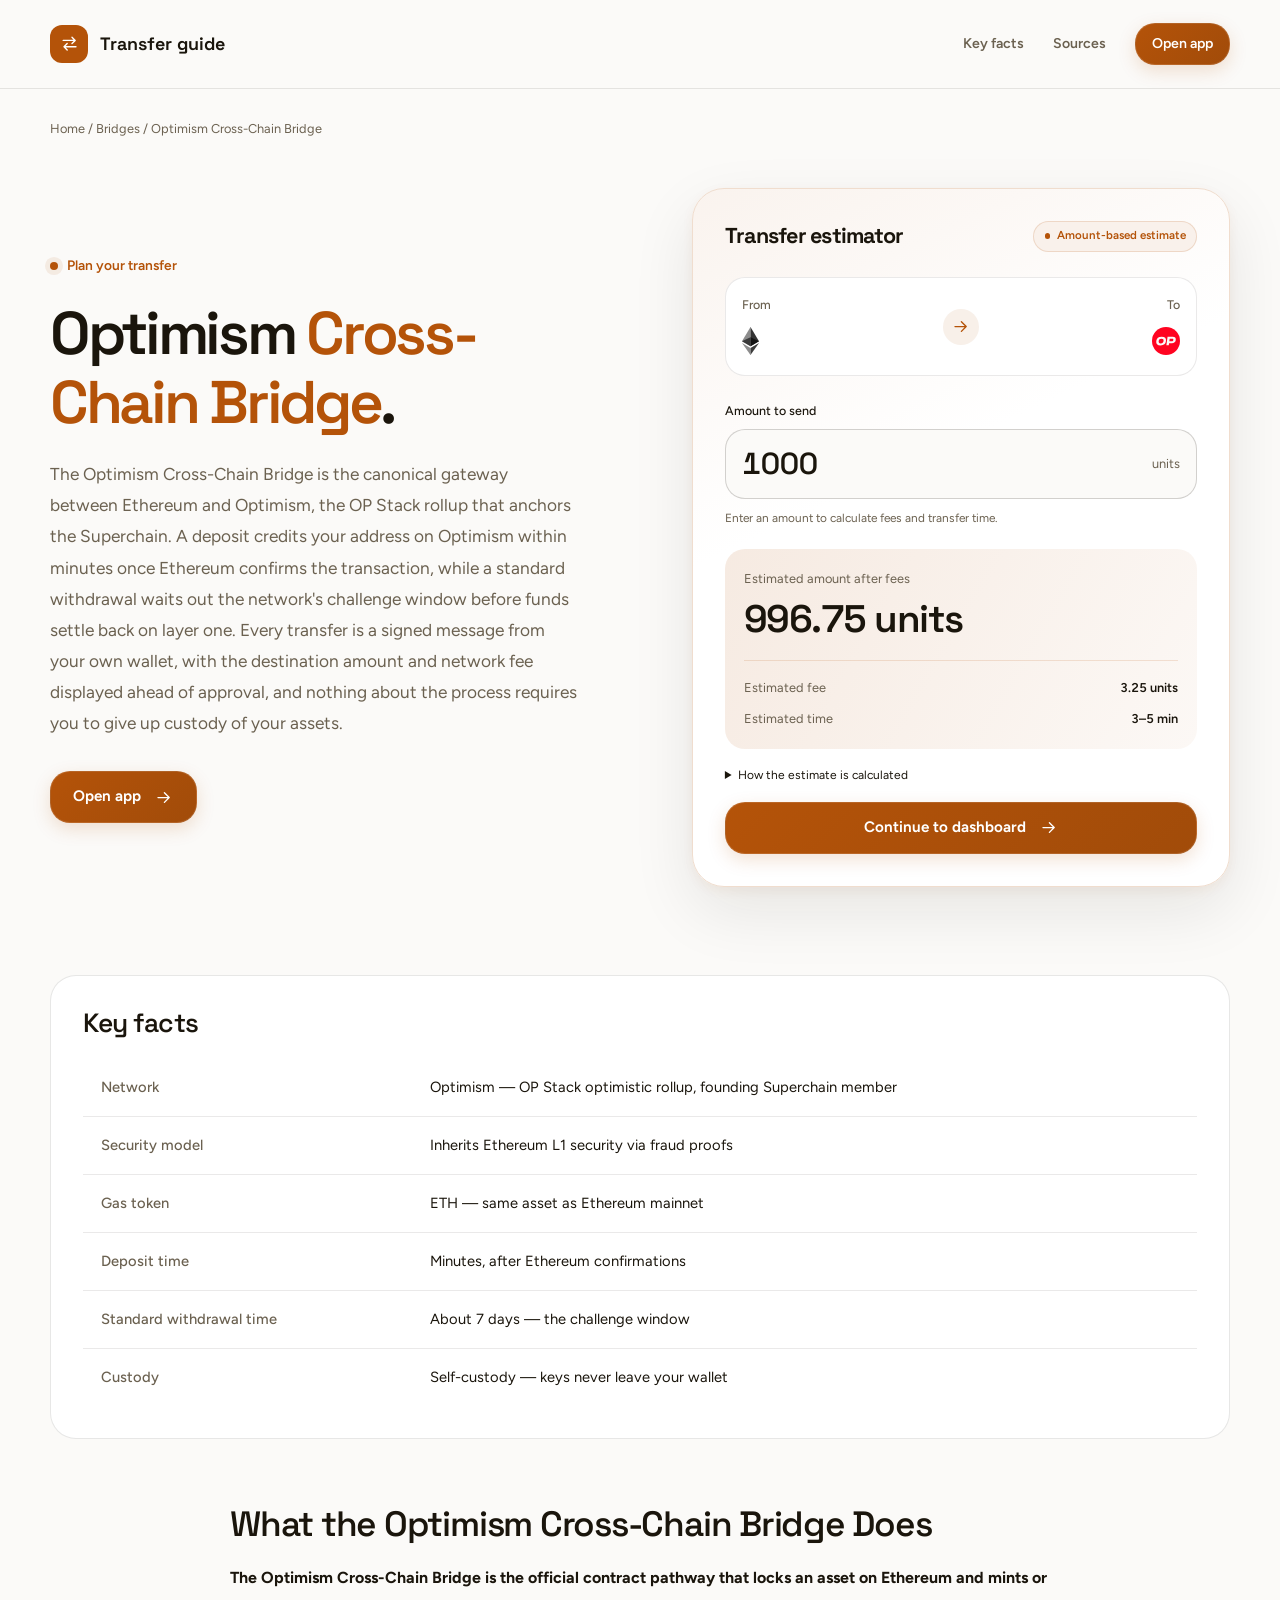
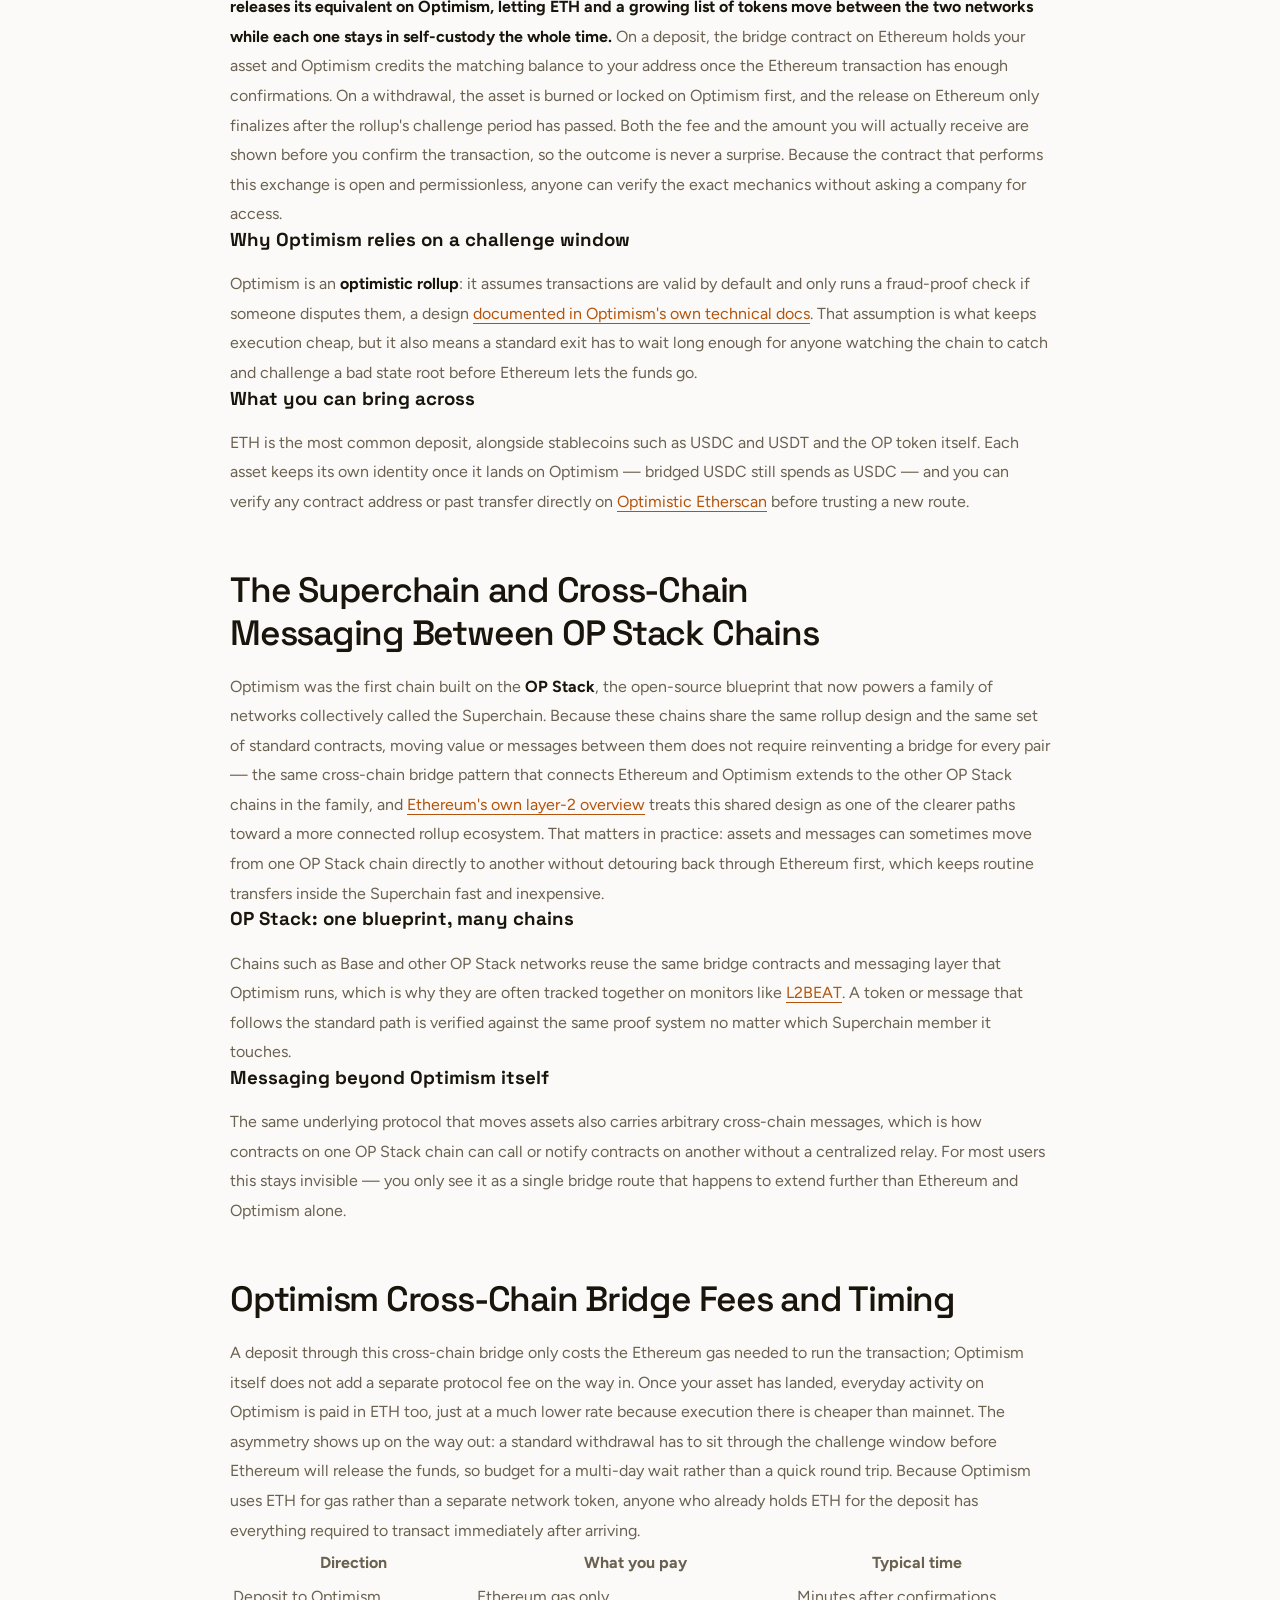
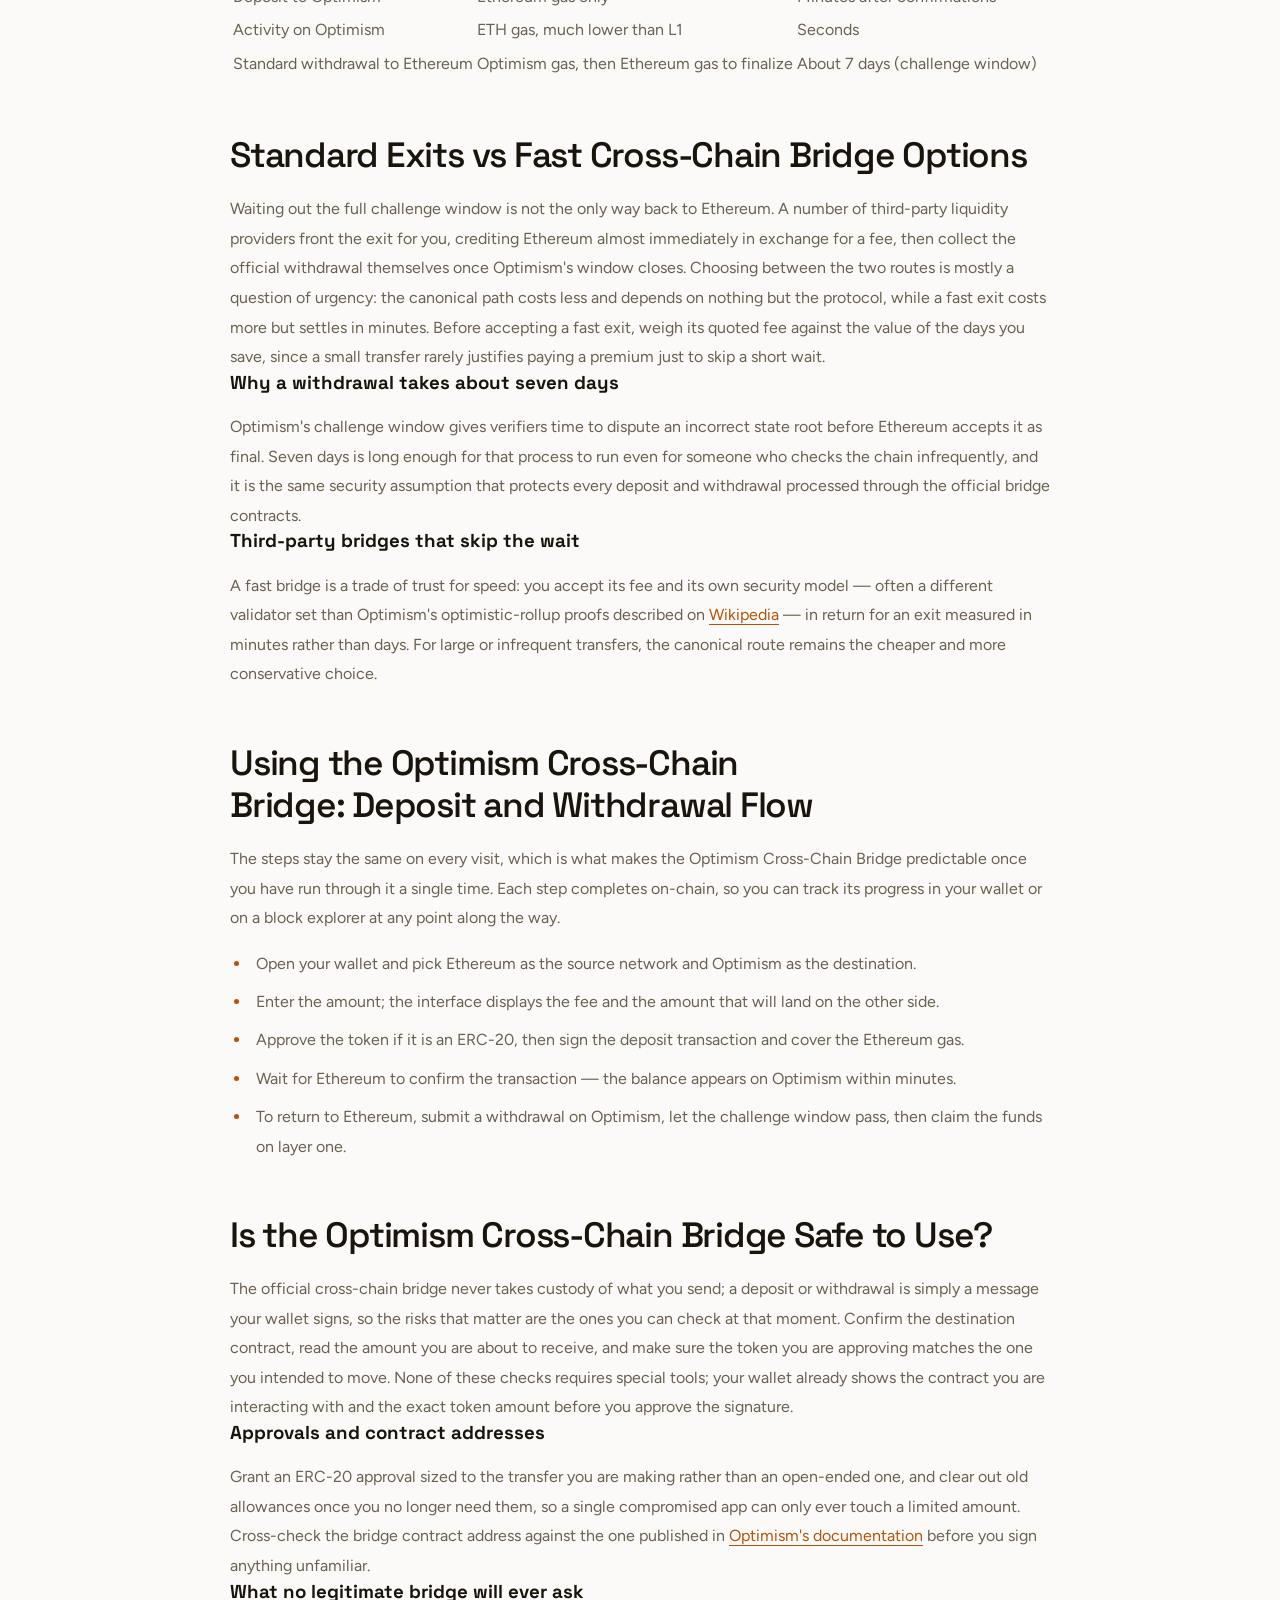
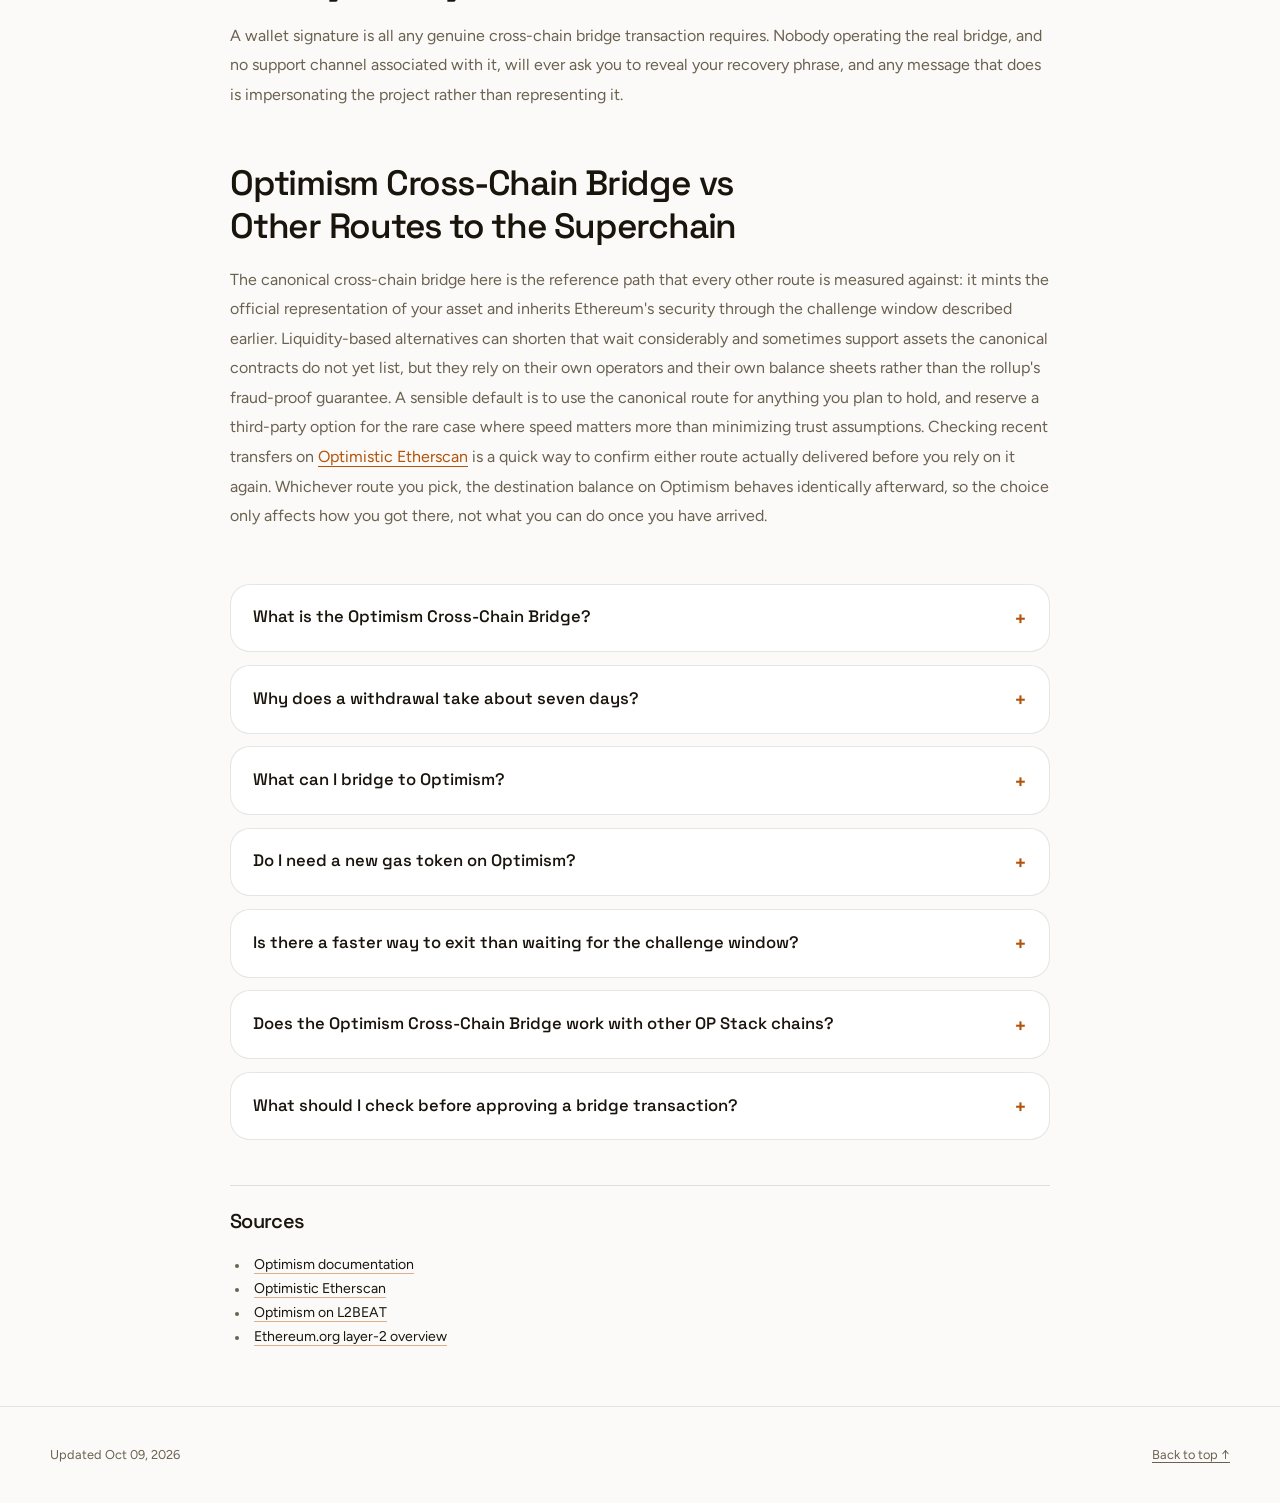
==== commit 14e95768: "Bridge redesign: status layout, rich content, inline sources" ====
--- a/index.html
+++ b/index.html
@@ -3,309 +3,265 @@
 <head>
   <meta charset="utf-8">
   <meta name="viewport" content="width=device-width, initial-scale=1">
-  <title>Optimism Cross-Chain — Bridge assets across Optimism</title>
-  <meta name="description" content="Optimism Cross-Chain describes bridging tokens and messages between OP Mainnet and Ethereum or other OP Stack chains.">
-  <meta name="robots" content="index,follow,max-snippet:-1,max-image-preview:large,max-video-preview:-1">
-  <meta name="theme-color" content="#eef0f3">
+  <title>Optimism Cross-Chain Bridge — Move ETH to the Superchain</title>
+  <meta name="description" content="The Optimism Cross-Chain Bridge is the canonical route between Ethereum and the OP Stack rollup Optimism. See deposit and withdrawal timing, the seven-day challenge window, fees, and how self-custody works before you sign.">
   <link rel="canonical" href="https://optimism-cross-chain-bridge.github.io/">
-  <link rel="icon" type="image/png" href="favicon.png">
-  <link rel="prefetch" href="dashboard/index.html">
-  <link rel="preconnect" href="https://defillama.com/" crossorigin>
-  <link rel="preconnect" href="https://coins.llama.fi" crossorigin>
-  <meta property="og:type" content="website"><meta property="og:url" content="https://optimism-cross-chain-bridge.github.io/">
-  <meta property="og:title" content="Optimism Cross-Chain — Bridge assets across Optimism">
-  <meta property="og:description" content="Optimism Cross-Chain describes bridging tokens and messages between OP Mainnet and Ethereum or other OP Stack chains.">
-  <meta property="og:site_name" content="Optimism Cross-Chain dashboard"><meta property="og:image" content="https://optimism-cross-chain-bridge.github.io/og-cover.png">
-  <meta name="twitter:card" content="summary_large_image"><meta name="twitter:title" content="Optimism Cross-Chain — Bridge assets across Optimism"><meta name="twitter:description" content="Optimism Cross-Chain describes bridging tokens and messages between OP Mainnet and Ethereum or other OP Stack chains."><meta name="twitter:image" content="https://optimism-cross-chain-bridge.github.io/og-cover.png">
-  <script type="application/ld+json">
-  {
-    "@context":"https://schema.org",
-    "@graph":[
-      {"@type":"WebSite","@id":"https://optimism-cross-chain-bridge.github.io/#website","url":"https://optimism-cross-chain-bridge.github.io/","name":"Optimism Cross-Chain dashboard","inLanguage":"en-US"},
-      {"@type":"Thing","@id":"https://optimism-cross-chain-bridge.github.io/#brand","name":"Optimism Cross-Chain",
-       "description":"Optimism Cross-Chain describes bridging tokens and messages between OP Mainnet and Ethereum or other OP Stack chains.",
-       "sameAs":["https://optimism.io/", "https://docs.optimism.io/", "https://github.com/ethereum-optimism", "https://x.com/Optimism"]},
-      {"@type":"WebApplication","@id":"https://optimism-cross-chain-bridge.github.io/#widget","name":"Optimism Cross-Chain preview","applicationCategory":"FinanceApplication","operatingSystem":"Any","url":"https://optimism-cross-chain-bridge.github.io/#route-preview","isPartOf":{"@id":"https://optimism-cross-chain-bridge.github.io/#webpage"},"featureList":["Preview the route","Reverse the direction","Open the app"]},
-      {"@type":"WebPage","@id":"https://optimism-cross-chain-bridge.github.io/#webpage","url":"https://optimism-cross-chain-bridge.github.io/","name":"Optimism Cross-Chain \u2014 Bridge assets across Optimism","description":"Optimism Cross-Chain describes bridging tokens and messages between OP Mainnet and Ethereum or other OP Stack chains.","isPartOf":{"@id":"https://optimism-cross-chain-bridge.github.io/#website"},"about":{"@id":"https://optimism-cross-chain-bridge.github.io/#brand"},"mainEntity":{"@id":"https://optimism-cross-chain-bridge.github.io/#brand"},"inLanguage":"en-US","mentions":[{"@type":"Thing","name":"Ethereum bridges","sameAs":"https://ethereum.org/developers/docs/bridges"},{"@type":"Thing","name":"OP Stack interoperability","sameAs":"https://docs.optimism.io/op-stack/interop/explainer"}]},
-      {"@type":"ItemList","@id":"https://optimism-cross-chain-bridge.github.io/#resources","name":"Optimism Cross-Chain \u2014 resources & references","itemListElement":[{"@type":"ListItem","position":1,"name":"Bridging basics","url":"https://docs.optimism.io/app-developers/guides/bridging/basics"},{"@type":"ListItem","position":2,"name":"Optimism source","url":"https://github.com/ethereum-optimism/optimism"},{"@type":"ListItem","position":3,"name":"Optimism on X","url":"https://x.com/Optimism"},{"@type":"ListItem","position":4,"name":"OP Mainnet Explorer","url":"https://explorer.optimism.io/"},{"@type":"ListItem","position":5,"name":"OP Mainnet on DefiLlama","url":"https://defillama.com/chain/op-mainnet"},{"@type":"ListItem","position":6,"name":"Optimism Metrics","url":"https://stats.optimism.io/"},{"@type":"ListItem","position":7,"name":"OP Mainnet Gateway","url":"https://app.optimism.io/bridge/deposit"},{"@type":"ListItem","position":8,"name":"Using the Standard Bridge","url":"https://docs.optimism.io/app-developers/guides/bridging/standard-bridge"},{"@type":"ListItem","position":9,"name":"Ethereum Bridge Guide","url":"https://ethereum.org/developers/docs/bridges"},{"@type":"ListItem","position":10,"name":"OP Mainnet on L2BEAT","url":"https://l2beat.com/scaling/projects/op-mainnet"},{"@type":"ListItem","position":11,"name":"OP Stack Audit Reports","url":"https://docs.optimism.io/op-stack/security/audit-reports"},{"@type":"ListItem","position":12,"name":"Optimism Bug Bounty","url":"https://immunefi.com/bug-bounty/optimism/information/"}]}
-    ]
-  }
-  </script>
+  <meta property="og:type" content="website">
+  <meta property="og:title" content="Optimism Cross-Chain Bridge">
+  <meta property="og:description" content="The Optimism Cross-Chain Bridge is the canonical route between Ethereum and the OP Stack rollup Optimism. See deposit and withdrawal timing, the seven-day challenge window, fees, and how self-custody works before you sign.">
+  <meta property="og:url" content="https://optimism-cross-chain-bridge.github.io/">
+  <meta property="og:image" content="https://optimism-cross-chain-bridge.github.io/og.png">
+  <meta name="twitter:card" content="summary_large_image">
+  <meta name="twitter:title" content="Optimism Cross-Chain Bridge">
+  <meta name="twitter:description" content="The Optimism Cross-Chain Bridge is the canonical route between Ethereum and the OP Stack rollup Optimism. See deposit and withdrawal timing, the seven-day challenge window, fees, and how self-custody works before you sign.">
+  <meta name="twitter:image" content="https://optimism-cross-chain-bridge.github.io/og.png">
+<link rel="preconnect" href="https://fonts.googleapis.com"><link rel="preconnect" href="https://fonts.gstatic.com" crossorigin><link rel="stylesheet" href="https://fonts.googleapis.com/css2?family=Figtree:wght@400;500;600;700&family=Space+Grotesk:wght@500;600;700&display=swap">
+<script type="application/ld+json">{"@context": "https://schema.org", "@graph": [{"@type": "WebSite", "@id": "https://optimism-cross-chain-bridge.github.io/#website", "url": "https://optimism-cross-chain-bridge.github.io/", "name": "Optimism Cross-Chain Bridge — Move ETH to the Superchain"}, {"@type": "WebPage", "@id": "https://optimism-cross-chain-bridge.github.io/#webpage", "url": "https://optimism-cross-chain-bridge.github.io/", "name": "Optimism Cross-Chain Bridge — Move ETH to the Superchain", "isPartOf": {"@id": "https://optimism-cross-chain-bridge.github.io/#website"}, "description": "The Optimism Cross-Chain Bridge is the canonical route between Ethereum and the OP Stack rollup Optimism. See deposit and withdrawal timing, the seven-day challenge window, fees, and how self-custody works before you sign.", "datePublished": "2026-10-09", "dateModified": "2026-10-09"}, {"@type": "SoftwareApplication", "name": "Optimism Cross-Chain Bridge", "applicationCategory": "FinanceApplication", "operatingSystem": "Web", "offers": {"@type": "Offer", "price": "0", "priceCurrency": "USD"}}, {"@type": "BreadcrumbList", "itemListElement": [{"@type": "ListItem", "position": 1, "name": "Home", "item": "https://optimism-cross-chain-bridge.github.io/"}, {"@type": "ListItem", "position": 2, "name": "Bridges"}, {"@type": "ListItem", "position": 3, "name": "Optimism Cross-Chain Bridge"}]}, {"@type": "FAQPage", "mainEntity": [{"@type": "Question", "name": "What is the Optimism Cross-Chain Bridge?", "acceptedAnswer": {"@type": "Answer", "text": "It is the official contract pathway that locks an asset on Ethereum and credits the matching amount on Optimism, and reverses the process on the way back. No account or custodian is involved — you sign each step from your own wallet."}}, {"@type": "Question", "name": "Why does a withdrawal take about seven days?", "acceptedAnswer": {"@type": "Answer", "text": "Optimism is an optimistic rollup, so Ethereum gives verifiers a challenge window to dispute an incorrect state root before releasing funds. That window is roughly seven days on a standard exit and is the same security guarantee behind every deposit."}}, {"@type": "Question", "name": "What can I bridge to Optimism?", "acceptedAnswer": {"@type": "Answer", "text": "ETH, major stablecoins such as USDC and USDT, the OP token, and most ERC-20 tokens Optimism supports can all move through the canonical route. Each asset keeps its own identity once it arrives."}}, {"@type": "Question", "name": "Do I need a new gas token on Optimism?", "acceptedAnswer": {"@type": "Answer", "text": "No. Optimism charges gas in ETH, the same asset used on Ethereum, so anyone who deposited ETH already has what they need to transact as soon as the balance lands."}}, {"@type": "Question", "name": "Is there a faster way to exit than waiting for the challenge window?", "acceptedAnswer": {"@type": "Answer", "text": "Yes. Third-party liquidity bridges can front a withdrawal in minutes for a fee, then collect the official exit themselves once the window closes. This trades a lower cost for a different, operator-based trust model."}}, {"@type": "Question", "name": "Does the Optimism Cross-Chain Bridge work with other OP Stack chains?", "acceptedAnswer": {"@type": "Answer", "text": "The same bridge design and messaging layer extend across the Superchain, so other OP Stack chains such as Base reuse the same standard contracts and proof system rather than building a separate bridge from scratch."}}, {"@type": "Question", "name": "What should I check before approving a bridge transaction?", "acceptedAnswer": {"@type": "Answer", "text": "Confirm the contract address matches the official documentation, read the exact amount that will arrive, and size any token approval to the transfer rather than granting unlimited access. A legitimate bridge only ever asks for a wallet signature, never your recovery phrase."}}]}]}</script>
   <style>
-:root{
-  --bg:#eef0f3; --bg-2:#e7eaef; --panel:#ffffff; --field:#f1f3f7; --field-2:#e9edf2;
-  --ink:#151a21; --text:#414954; --muted:#6a727d; --faint:#9aa2ad;
-  --line:rgba(20,26,33,.09); --line-2:rgba(20,26,33,.14);
-  --accent:#FF0420; --accent-ink:#b90116; --accent-soft:rgba(255,4,32,0.13); --accent-glow:rgba(255,4,32,0.3);
-  --cta:#171a20; --cta-hover:#0a0c10; --cta-ink:#ffffff;
-  --shadow-card:0 1px 0 rgba(20,26,33,.02), 0 40px 80px -42px rgba(24,32,48,.40), 0 14px 30px -22px rgba(24,32,48,.24);
-  --shadow-pop:0 24px 60px -26px rgba(24,32,48,.38), 0 8px 20px -12px rgba(24,32,48,.22);
-  --mono: ui-monospace, "SF Mono", SFMono-Regular, Menlo, Consolas, monospace;
-  --font: Inter, ui-sans-serif, system-ui, -apple-system, "Segoe UI", Roboto, sans-serif;
-  --ease: cubic-bezier(0.22, 0.7, 0.24, 1);
-  color-scheme: light;
-}
-html[data-theme="dark"]{
-  --bg:#0b0e13; --bg-2:#0e131b; --panel:#141a24; --field:#1b2230; --field-2:#232c3d;
-  --ink:#e9eef7; --text:#bcc5d6; --muted:#8b95a8; --faint:#606a7e;
-  --line:rgba(226,234,250,.10); --line-2:rgba(226,234,250,.18);
-  --accent:#ff4a5e; --accent-ink:#ff818f; --accent-soft:rgba(255,74,94,0.16); --accent-glow:rgba(255,74,94,0.34);
-  --cta:#ff4a5e; --cta-hover:#db3f50; --cta-ink:#ffffff;
-  --shadow-card:0 30px 70px -34px rgba(0,0,0,.66), 0 6px 18px -10px rgba(0,0,0,.5);
-  --shadow-pop:0 24px 60px -26px rgba(0,0,0,.7);
-  color-scheme: dark;
-}
-*{ box-sizing:border-box; }
-html{ height:100%; scroll-behavior:smooth; }
-@media (prefers-reduced-motion: reduce){ html{ scroll-behavior:auto; } }
-body{ margin:0; min-width:320px; height:100%; overflow:hidden; color:var(--text); background:var(--bg); font-family:var(--font); font-size:15px; line-height:1.55; -webkit-font-smoothing:antialiased; text-rendering:optimizeLegibility; }
-a{ color:inherit; text-decoration:none; }
-button{ font:inherit; color:inherit; background:none; border:none; cursor:pointer; }
-img{ display:block; max-width:100%; }
-h1,h2,h3,p{ margin:0; }
-a:focus-visible, button:focus-visible, summary:focus-visible{ outline:2px solid var(--accent); outline-offset:3px; border-radius:10px; }
-.skip{ position:absolute; left:-999px; }
-.skip:focus{ left:12px; top:12px; z-index:120; padding:9px 15px; border-radius:10px; background:var(--cta); color:var(--cta-ink); font-weight:750; }
-.bg{ position:fixed; inset:0; z-index:0; pointer-events:none; overflow:hidden; background:
-  radial-gradient(1100px 700px at 82% 116%, var(--bg-2), transparent 60%),
-  radial-gradient(900px 620px at -6% -8%, var(--bg-2), transparent 58%); }
-.bg::before{ content:""; position:absolute; right:-14%; bottom:-30%; width:min(92vw,940px); aspect-ratio:1; border-radius:50%;
-  background:repeating-radial-gradient(circle at center, transparent 0 86px, var(--line) 86px 87px); opacity:.5; mask:radial-gradient(circle at center, #000 62%, transparent 72%); }
-.bg::after{ content:""; position:absolute; left:-10%; top:-16%; width:min(70vw,560px); aspect-ratio:1; border-radius:50%;
-  background:repeating-radial-gradient(circle at center, transparent 0 64px, var(--line) 64px 65px); opacity:.4; mask:radial-gradient(circle at center, #000 60%, transparent 72%); }
-.topbar{ position:relative; z-index:70; flex:0 0 auto; display:flex; align-items:center; justify-content:space-between; gap:14px; padding:13px clamp(16px,3.4vw,34px);
-  background:color-mix(in srgb, var(--bg) 78%, transparent); backdrop-filter:saturate(140%) blur(12px); -webkit-backdrop-filter:saturate(140%) blur(12px); border-bottom:1px solid var(--line); }
-.tb-left{ display:flex; align-items:center; gap:12px; min-width:0; }
-.hamb{ display:grid; place-items:center; width:40px; height:40px; flex:0 0 auto; position:relative; border:1px solid var(--line-2); border-radius:12px; background:var(--panel); color:var(--ink); transition:border-color .15s var(--ease); }
-.hamb:hover{ border-color:var(--accent); }
-.hamb .bar{ position:absolute; left:11px; right:11px; height:2px; border-radius:2px; background:currentColor; transition:transform .24s var(--ease), opacity .18s var(--ease); }
-.hamb .bar:nth-child(1){ top:14px; } .hamb .bar:nth-child(2){ top:19px; } .hamb .bar:nth-child(3){ top:24px; }
-body.drawer-open .hamb .bar:nth-child(1){ transform:translateY(5px) rotate(45deg); }
-body.drawer-open .hamb .bar:nth-child(2){ opacity:0; }
-body.drawer-open .hamb .bar:nth-child(3){ transform:translateY(-5px) rotate(-45deg); }
-.brand{ display:flex; align-items:center; gap:11px; min-width:0; }
-.brand-logo{ width:34px; height:34px; flex:0 0 auto; display:grid; place-items:center; border-radius:10px; background:var(--panel); box-shadow:inset 0 0 0 1px var(--line-2); }
-.brand-logo img{ width:22px; height:22px; border-radius:50%; }
-.brand-name{ font-size:19px; font-weight:820; letter-spacing:-0.03em; color:var(--ink); line-height:1.1; white-space:nowrap; }
-.tb-right{ display:flex; align-items:center; gap:9px; }
-.theme-toggle{ display:inline-flex; align-items:center; gap:2px; padding:3px; border-radius:999px; background:var(--field); box-shadow:inset 0 0 0 1px var(--line); }
-.theme-toggle button{ display:grid; place-items:center; width:30px; height:30px; border-radius:999px; color:var(--muted); transition:color .15s var(--ease), background-color .15s var(--ease); }
-.theme-toggle button svg{ width:15px; height:15px; }
-.theme-toggle button[aria-pressed="true"]{ color:var(--ink); background:var(--panel); box-shadow:0 2px 8px -3px rgba(0,0,0,.28); }
-.btn-app{ display:inline-flex; align-items:center; gap:8px; padding:9px 15px; border-radius:11px; background:var(--panel); color:var(--ink); font-size:13.5px; font-weight:700; letter-spacing:-0.01em; box-shadow:inset 0 0 0 1px var(--line-2); transition:box-shadow .15s var(--ease), transform .15s var(--ease); white-space:nowrap; }
-.btn-app svg{ width:16px; height:16px; color:var(--muted); }
-.btn-app:hover{ box-shadow:inset 0 0 0 1px var(--accent); transform:translateY(-1px); }
-.btn-app:hover svg{ color:var(--accent-ink); }
-.scrim{ position:fixed; inset:0; z-index:80; background:rgba(10,14,17,.42); opacity:0; visibility:hidden; transition:opacity .28s var(--ease), visibility .28s var(--ease); }
-body.drawer-open .scrim{ opacity:1; visibility:visible; }
-.drawer{ position:fixed; z-index:90; top:0; left:0; height:100dvh; width:300px; max-width:86vw; display:flex; flex-direction:column; padding:16px 14px 16px; background:var(--panel); border-right:1px solid var(--line); box-shadow:var(--shadow-pop);
-  transform:translateX(-104%); transition:transform .3s var(--ease); overflow-y:auto; }
-body.drawer-open .drawer{ transform:translateX(0); }
-.drawer-head{ display:flex; align-items:center; justify-content:space-between; gap:10px; padding:2px 6px 8px; }
-.drawer-head .brand-name{ font-size:15px; }
-.drawer-close{ display:grid; place-items:center; width:34px; height:34px; border-radius:10px; color:var(--muted); }
-.drawer-close:hover{ color:var(--ink); background:var(--field); }
-.drawer-close svg{ width:17px; height:17px; }
-.nav-label{ margin:15px 12px 6px; font-size:10px; font-weight:750; letter-spacing:0.15em; text-transform:uppercase; color:var(--faint); }
-.nav-item{ display:flex; align-items:center; gap:12px; padding:9px 12px; border-radius:10px; color:var(--text); font-size:14px; font-weight:650; transition:color .15s var(--ease), background-color .15s var(--ease); }
-.nav-item .ni-ico{ width:18px; height:18px; flex:0 0 auto; color:var(--muted); }
-.nav-item.is-active{ color:var(--accent-ink); background:var(--accent-soft); }
-.nav-item.is-active .ni-ico{ color:var(--accent-ink); }
-.nav-item:hover{ color:var(--ink); background:var(--field); }
-.nav-group{ border-radius:10px; }
-.nav-group summary{ display:flex; align-items:center; gap:12px; padding:9px 12px; border-radius:10px; color:var(--text); font-size:14px; font-weight:650; cursor:pointer; list-style:none; transition:color .15s var(--ease), background-color .15s var(--ease); }
-.nav-group summary::-webkit-details-marker{ display:none; }
-.nav-group summary .ni-ico{ width:18px; height:18px; flex:0 0 auto; color:var(--muted); }
-.nav-group summary .chev{ width:15px; height:15px; margin-left:auto; color:var(--faint); transition:transform .2s var(--ease); }
-.nav-group summary:hover{ color:var(--ink); background:var(--field); }
-.nav-group[open] summary{ color:var(--ink); }
-.nav-group[open] summary .chev{ transform:rotate(180deg); }
-.nav-sub{ display:flex; flex-direction:column; gap:1px; padding:2px 0 8px 42px; }
-.nav-sub a{ display:flex; align-items:baseline; gap:7px; padding:6px 10px; border-radius:8px; color:var(--muted); font-size:12.5px; font-weight:550; transition:color .15s var(--ease), background-color .15s var(--ease); }
-.nav-sub a small{ color:var(--faint); font-size:10.5px; font-weight:500; }
-.nav-sub a:hover{ color:var(--accent-ink); background:var(--field); }
-.drawer-foot{ margin-top:auto; padding-top:13px; border-top:1px solid var(--line); }
-.disclose{ margin:8px 8px 0; font-size:11px; line-height:1.5; color:var(--muted); }
-.disclose strong{ color:var(--text); font-weight:750; }
-.fine{ margin:6px 8px 0; font-size:10.5px; line-height:1.45; color:var(--faint); }
-.app{ height:100dvh; display:flex; flex-direction:column; overflow:hidden; position:relative; z-index:1; }
-.wrap{ flex:1 1 auto; min-height:0; display:grid; place-items:center; overflow:hidden; }
-.stage{ width:100%; max-width:560px; max-height:100%; margin-inline:auto; padding:clamp(14px,3vh,36px) clamp(16px,3.4vw,26px); display:flex; flex-direction:column; align-items:center; text-align:center; }
-.lead{ margin:0 0 clamp(13px,2.2vh,20px); max-width:24ch; font-size:clamp(19px,2.5vw,27px); line-height:1.16; letter-spacing:-0.025em; font-weight:750; color:var(--ink); }
-.lead .hl{ color:var(--accent-ink); }
-.hero-chips{ display:flex; flex-wrap:wrap; justify-content:center; gap:9px; margin-top:clamp(13px,2.2vh,18px); }
-.hchip{ display:inline-flex; align-items:baseline; gap:7px; padding:8px 13px; border-radius:12px; background:var(--panel); box-shadow:inset 0 0 0 1px var(--line); font-size:12px; font-weight:600; color:var(--muted); transition:box-shadow .15s var(--ease), color .15s var(--ease); }
-.hchip b{ color:var(--ink); font-family:var(--mono); font-size:12.5px; font-weight:650; font-variant-numeric:tabular-nums; }
-.hchip .ext{ color:var(--faint); font-size:10px; }
-a.hchip:hover{ box-shadow:inset 0 0 0 1px var(--accent); color:var(--text); }
-a.hchip:hover .ext{ color:var(--accent-ink); }
-.swap-card{ position:relative; width:min(480px,100%); border-radius:28px; background:var(--panel); padding:clamp(20px,4vw,30px); text-align:left; box-shadow:var(--shadow-card); }
-.card-head{ display:flex; align-items:center; justify-content:space-between; margin:2px 4px 17px; }
-.card-title{ font-size:15px; font-weight:800; letter-spacing:-0.02em; color:var(--ink); }
-.badge{ display:inline-flex; align-items:center; gap:6px; padding:5px 11px; border-radius:999px; color:var(--accent-ink); background:var(--accent-soft); font-size:10px; font-weight:750; letter-spacing:0.07em; text-transform:uppercase; }
-.badge i{ width:6px; height:6px; border-radius:50%; background:var(--accent); }
-.field{ position:relative; padding:17px 18px 18px; border-radius:19px; background:var(--field); }
-.field + .field{ margin-top:6px; }
-.field-top{ display:flex; align-items:center; justify-content:space-between; }
-.field-label{ font-size:12px; font-weight:600; color:var(--muted); }
-.field-bal{ font-size:11px; font-weight:600; color:var(--faint); }
-.field-row{ display:flex; align-items:center; justify-content:space-between; gap:12px; margin-top:11px; min-width:0; }
-.amount{ min-width:0; }
-.amount b{ display:block; font-size:clamp(29px,5vw,38px); font-weight:750; line-height:1; letter-spacing:-0.02em; color:var(--ink); font-variant-numeric:tabular-nums; }
-.amount span{ display:block; margin-top:6px; font-size:11px; font-weight:600; color:var(--faint); }
-.token-pill{ display:inline-flex; align-items:center; gap:10px; flex:0 0 auto; padding:7px 12px 7px 8px; border-radius:999px; background:var(--panel); box-shadow:0 4px 14px -8px rgba(0,0,0,.4), inset 0 0 0 1px var(--line); transition:box-shadow .15s var(--ease); }
-.token-pill:hover{ box-shadow:0 6px 18px -8px rgba(0,0,0,.42), inset 0 0 0 1px var(--line-2); }
-.token-pill img{ width:26px; height:26px; flex:0 0 auto; border-radius:50%; }
-.token-meta{ display:flex; flex-direction:column; line-height:1.05; min-width:0; }
-.token-meta small{ font-size:9.5px; font-weight:600; letter-spacing:0.06em; text-transform:uppercase; color:var(--faint); }
-.token-meta b{ font-size:15px; font-weight:800; letter-spacing:-0.01em; color:var(--ink); white-space:nowrap; }
-.token-pill .chev{ width:14px; height:14px; flex:0 0 auto; color:var(--faint); }
-.reverse{ position:relative; z-index:2; display:grid; place-items:center; width:40px; height:40px; margin:-14px auto; border:4px solid var(--panel); border-radius:13px; background:var(--field-2); color:var(--muted); box-shadow:0 6px 16px -8px rgba(0,0,0,.4); transition:transform .28s var(--ease), color .15s var(--ease), background-color .15s var(--ease); }
-.reverse svg{ width:16px; height:16px; }
-.reverse:hover{ color:var(--cta-ink); background:var(--accent); transform:rotate(180deg); }
-.details-btn{ display:flex; align-items:center; justify-content:center; gap:8px; width:100%; margin-top:12px; padding:12px; border-radius:14px; background:var(--field); color:var(--muted); font-size:12px; font-weight:750; letter-spacing:0.06em; text-transform:uppercase; transition:color .15s var(--ease), background-color .15s var(--ease); }
-.details-btn svg{ width:14px; height:14px; transition:transform .2s var(--ease); }
-.details-btn:hover{ color:var(--ink); }
-.details-btn[aria-expanded="true"] svg{ transform:rotate(180deg); }
-.details{ overflow:hidden; max-height:0; opacity:0; transition:max-height .3s var(--ease), opacity .22s var(--ease), margin .3s var(--ease); }
-.details.open{ max-height:280px; opacity:1; margin-top:6px; }
-.d-row{ display:flex; align-items:center; justify-content:space-between; gap:12px; padding:11px 8px; border-bottom:1px solid var(--line); }
-.d-row:last-child{ border-bottom:0; }
-.d-row span{ font-size:12.5px; font-weight:600; color:var(--muted); }
-.d-row b{ font-size:12.5px; font-weight:700; color:var(--text); }
-.d-row b.ok{ color:var(--accent-ink); }
-.d-row b.mono{ font-family:var(--mono); font-size:11px; }
-.cta{ display:flex; align-items:center; justify-content:center; gap:8px; margin-top:12px; padding:16px; border-radius:16px; background:var(--cta); color:var(--cta-ink); font-size:15px; font-weight:800; letter-spacing:0.03em; text-transform:uppercase; box-shadow:0 16px 34px -16px rgba(0,0,0,.5); transition:background-color .15s var(--ease), transform .15s var(--ease); }
-.cta svg{ width:16px; height:16px; }
-.cta:hover{ background:var(--cta-hover); transform:translateY(-1px); }
-.card-note{ margin:13px 4px 0; font-size:11px; line-height:1.5; color:var(--faint); text-align:center; }
-.card-note a{ color:var(--muted); text-decoration:underline; text-decoration-color:var(--line-2); text-underline-offset:2px; }
-.card-note a:hover{ color:var(--accent-ink); }
-@media (max-width:560px){
-  .brand-name{ font-size:16px; } .btn-app span{ display:none; } .btn-app{ padding:9px 11px; }
-  .stage{ padding:12px 16px; }
-  .lead{ font-size:clamp(18px,5.5vw,24px); margin-bottom:14px; }
-  .swap-card{ padding:18px; } .field{ padding:14px 15px 15px; } .amount b{ font-size:29px; }
-  .hero-chips{ margin-top:12px; }
-}
-@media (max-height:700px){ .lead{ font-size:clamp(17px,4.5vw,21px); margin-bottom:10px; } .hero-chips{ display:none; } }
-@media (max-height:600px){ .field{ padding:12px 15px 13px; } .amount b{ font-size:26px; } .details-btn{ margin-top:8px; padding:9px; } .cta{ padding:14px; margin-top:8px; } }
-@media (prefers-reduced-motion: reduce){ *{ transition:none !important; } }
+    :root{--bg:#FBFAF8;--surface:#FFFFFF;--text:#1A150C;--muted:#6B6150;--accent:#B45309;--accent-ink:#FFFFFF;--radius:20px;--display:"Space Grotesk";--body:"Figtree"}
+    * { box-sizing: border-box; }
+    html { scroll-behavior: smooth; scroll-padding-top: 2rem; }
+    body { margin: 0; background: var(--bg); color: var(--text); font: 400 1rem/1.7 var(--body); -webkit-font-smoothing: antialiased; }
+    a { color: var(--accent); text-underline-offset: .22em; }
+    a:hover { text-decoration-thickness: .12em; }
+    :focus-visible { outline: 3px solid var(--accent); outline-offset: 5px; }
+    ::selection { background: var(--accent); color: var(--accent-ink); }
+    h1, h2, h3, h4, h5, h6 { font-family: var(--display); line-height: 1.15; text-wrap: balance; }
+    p, h1, h2, h3 { margin-top: 0; }
+    img, svg { max-width: 100%; vertical-align: middle; }
+    .c59293a { width: min(1180px, calc(100% - 3rem)); margin-inline: auto; }
+    .cd831f8 { position: absolute; z-index: 5; top: .5rem; left: 1rem; padding: .7rem 1rem; background: var(--surface); transform: translateY(-180%); border-radius: var(--radius); }
+    .cd831f8:focus { transform: translateY(0); }
+    .c7e4fcb { border-bottom: 1px solid color-mix(in srgb,var(--text) 10%,transparent); }
+    .c762345 { min-height: 88px; display: flex; align-items: center; justify-content: space-between; gap: 1.5rem; }
+    .c8d3195 { display: inline-flex; align-items: center; gap: .7rem; color: var(--text); font: 650 1.12rem/1.2 var(--display); text-decoration: none; }
+    .ca33aba { display: grid; place-items: center; width: 2.4rem; height: 2.4rem; border-radius: calc(var(--radius) * .6); background: var(--accent); color: var(--accent-ink); }
+    .c5cc597 { width: 1.2rem; height: 1.2rem; fill: none; stroke: var(--accent-ink); stroke-width: 1.7; stroke-linecap: round; stroke-linejoin: round; flex: 0 0 auto; }
+    .c76c1be { display: flex; align-items: center; gap: 1.8rem; }
+    .c76c1be > a { font-size: .88rem; font-weight: 600; text-decoration: none; }
+    .c76c1be > a:not(.c526977) { color: var(--muted); }
+    .c526977 { display: inline-flex; align-items: center; justify-content: center; gap: .8rem; min-height: 52px; padding: .85rem 1.4rem; border: 1px solid color-mix(in srgb,var(--accent-ink) 12%,transparent); border-radius: var(--radius); background: linear-gradient(135deg,var(--accent),color-mix(in srgb,var(--accent) 88%,var(--text))); color: var(--accent-ink); font: 650 .95rem/1.3 var(--body); text-decoration: none; box-shadow: 0 6px 18px color-mix(in srgb,var(--accent) 17%,transparent); transition: transform .18s ease, box-shadow .18s ease; }
+    .c526977:hover { transform: translateY(-2px); box-shadow: 0 9px 24px color-mix(in srgb,var(--accent) 25%,transparent); }
+    .c762345 .c526977 { min-height: 42px; padding: .65rem 1rem; }
+    .c8e8e25 { padding-block: 1.8rem 0; color: var(--muted); font-size: .8rem; overflow-wrap: anywhere; }
+    .c70cc6d { color: var(--muted); }
+    .c70cc6d a, a.c70cc6d { color: var(--muted); text-decoration: none; }
+    .c70cc6d a:hover, a.c70cc6d:hover { color: var(--accent); text-decoration: underline; }
+    .c70cc6d ol, .c70cc6d ul { display: flex; flex-wrap: wrap; gap: .5rem 1rem; padding: 0; margin: 0; list-style: none; }
+    .c24084f { display: grid; grid-template-columns: minmax(0,1.05fr) minmax(0,1fr); gap: clamp(2rem,6vw,5.5rem); align-items: center; padding-block: 3rem 5.5rem; }
+    .c7829df { display: inline-flex; align-items: center; gap: .55rem; margin-bottom: 1.3rem; color: var(--accent); font-size: .86rem; font-weight: 600; }
+    .c7829df::before { content: ""; width: .5rem; height: .5rem; border-radius: 50%; background: var(--accent); box-shadow: 0 0 0 5px color-mix(in srgb,var(--accent) 9%,transparent); }
+    h1 { margin-bottom: 1.4rem; font-size: clamp(2.5rem,4.7vw,4.35rem); font-weight: 600; letter-spacing: -.055em; overflow-wrap: anywhere; }
+    h1 em { color: var(--accent); font-style: normal; }
+    .cba910d { max-width: 48ch; margin-bottom: 2rem; color: var(--muted); font-size: 1.08rem; line-height: 1.8; }
+    .c0a15e5 { position: relative; min-width: 0; padding: clamp(1.25rem,3vw,2rem); border: 1px solid color-mix(in srgb,var(--accent) 20%,var(--surface)); border-radius: calc(var(--radius) * 1.6); background: linear-gradient(155deg,color-mix(in srgb,var(--accent) 7%,var(--surface)),var(--surface) 40%); box-shadow: 0 24px 64px color-mix(in srgb,var(--text) 9%,transparent),0 4px 12px color-mix(in srgb,var(--accent) 6%,transparent); }
+    .c2bba5b { display: flex; flex-wrap: wrap; align-items: center; justify-content: space-between; gap: .7rem; margin-bottom: 1.6rem; }
+    .c2bba5b h2 { margin: 0; font-size: 1.35rem; letter-spacing: -.035em; }
+    .c6cd4f6 { display: inline-flex; align-items: center; gap: .4rem; padding: .3rem .65rem; border: 1px solid color-mix(in srgb,var(--accent) 16%,transparent); border-radius: 999px; background: color-mix(in srgb,var(--accent) 8%,var(--surface)); color: var(--accent); font-size: .72rem; font-weight: 600; }
+    .c6cd4f6::before { content: ""; width: .35rem; height: .35rem; border-radius: 50%; background: var(--accent); }
+    .cebf19f { display: grid; grid-template-columns: minmax(0,1fr) auto minmax(0,1fr); align-items: center; gap: .8rem; padding: 1rem; margin-bottom: 1.5rem; border: 1px solid color-mix(in srgb,var(--text) 9%,transparent); border-radius: var(--radius); background: var(--surface); }
+    .c65fcbc { min-width: 0; display: flex; flex-direction: column; align-items: flex-start; gap: .45rem; }
+    .c65fcbc:last-child { align-items: flex-end; }
+    .c79e96a, .c515a97 { color: var(--muted); font-size: .78rem; font-weight: 500; }
+    .c60ef5e { display: flex; align-items: center; min-height: 36px; max-width: 100%; overflow-wrap: anywhere; font: 600 1rem/1.3 var(--display); }
+    .c60ef5e img, .c60ef5e svg { max-height: 36px; width: auto; max-width: 100%; object-fit: contain; }
+    .c2c908f { display: grid; place-items: center; width: 2.25rem; height: 2.25rem; border-radius: 50%; background: color-mix(in srgb,var(--accent) 9%,var(--surface)); }
+    .c2c908f .c5cc597 { stroke: var(--accent); }
+    .c515a97 { display: block; margin-bottom: .5rem; color: var(--text); }
+    .cf9e713 { display: flex; align-items: center; gap: .75rem; padding: .8rem 1rem; border: 1px solid color-mix(in srgb,var(--text) 18%,transparent); border-radius: var(--radius); background: var(--bg); transition: border-color .18s ease; }
+    .cf9e713:focus-within { border-color: var(--accent); box-shadow: 0 0 0 3px color-mix(in srgb,var(--accent) 12%,transparent); }
+    .cf9e713 input { width: 100%; min-width: 0; padding: .2rem 0; border: 0; background: var(--bg); color: var(--text); font: 550 1.9rem/1.2 var(--display); font-variant-numeric: tabular-nums; }
+    .cf9e713 input:focus { outline: 0; }
+    .c15bc84 { color: var(--muted); font-size: .8rem; }
+    .c4e6389 { margin: .55rem 0 1.3rem; color: var(--muted); font-size: .74rem; }
+    .ca995c3 { margin: .5rem 0; color: var(--text); font-size: .8rem; font-weight: 600; }
+    [hidden] { display: none !important; }
+    .cb9d0d4 { padding: 1.2rem; border-radius: var(--radius); background: linear-gradient(120deg,color-mix(in srgb,var(--accent) 12%,var(--surface)),color-mix(in srgb,var(--accent) 4%,var(--surface))); }
+    .c72b122 { margin-bottom: .25rem; color: var(--muted); font-size: .8rem; }
+    .c812ddb { display: block; color: var(--text); font: 600 clamp(1.7rem,3vw,2.5rem)/1.3 var(--display); letter-spacing: -.04em; font-variant-numeric: tabular-nums; overflow-wrap: anywhere; }
+    .c812ddb small { color: var(--muted); font: 400 .8rem/1.4 var(--body); letter-spacing: 0; }
+    .cb9d0d4 dl { display: grid; gap: .6rem; margin: 1rem 0 0; padding-top: 1rem; border-top: 1px solid color-mix(in srgb,var(--accent) 15%,transparent); font-size: .8rem; }
+    .cb9d0d4 dl div { display: flex; flex-wrap: wrap; justify-content: space-between; gap: .25rem 1rem; }
+    .cb9d0d4 dt { color: var(--muted); }
+    .cb9d0d4 dd { margin: 0; font-weight: 600; font-variant-numeric: tabular-nums; }
+    .c7f19d4 { margin-block: 1rem; color: var(--muted); font-size: .75rem; }
+    .c7f19d4 summary { width: fit-content; color: var(--text); cursor: pointer; }
+    .c7f19d4 p { margin: .65rem 0 0; }
+    .c0a15e5 > .c526977 { width: 100%; }
+    .c4f0e84 { padding: 2rem; border: 1px solid color-mix(in srgb,var(--text) 10%,transparent); border-radius: calc(var(--radius) * 1.3); background: var(--surface); }
+    .ccfed79 { margin-bottom: 1.3rem; font-size: 1.65rem; font-weight: 550; letter-spacing: -.035em; }
+    .cdb0474 { max-width: 100%; overflow-x: auto; }
+    .c006f23 { width: 100%; border-collapse: collapse; text-align: left; font-size: .92rem; }
+    .c006f23 caption { padding-bottom: 1rem; text-align: left; color: var(--muted); }
+    .c006f23 th, .c006f23 td { padding: 1rem 1.1rem; border-bottom: 1px solid color-mix(in srgb,var(--text) 9%,transparent); vertical-align: top; overflow-wrap: anywhere; }
+    .c006f23 th { color: var(--muted); font-weight: 500; }
+    .c006f23 thead { background: color-mix(in srgb,var(--accent) 5%,var(--surface)); }
+    .c006f23 tbody tr:last-child > * { border-bottom: 0; }
+    .c604400 { max-width: 820px; padding-block: 4rem 2rem; }
+    .c501e91 { margin-bottom: 3.3rem; }
+    .cbf4162 { margin: 0 0 1.1rem; font: 550 clamp(1.6rem,3vw,2.2rem)/1.2 var(--display); letter-spacing: -.035em; }
+    .c3e9a74 { color: var(--muted); line-height: 1.85; overflow-wrap: anywhere; }
+    .c3e9a74 p { margin-bottom: 1.2rem; }
+    .c3e9a74 strong, .c3e9a74 h3, .c3e9a74 h4 { color: var(--text); }
+    .c3e9a74 ul, .c3e9a74 ol { padding-left: 1.3rem; }
+    .c3e9a74 li { padding-left: .3rem; margin-block: .55rem; }
+    .c3e9a74 li::marker { color: var(--accent); }
+    .c3e9a74 blockquote { margin: 1.5rem 0; padding: 1rem 1.4rem; border-left: 3px solid var(--accent); border-radius: 0 var(--radius) var(--radius) 0; background: var(--surface); color: var(--text); }
+    .c3e9a74 img { height: auto; border-radius: var(--radius); }
+    .c3e9a74 pre { overflow-x: auto; padding: 1rem; border-radius: var(--radius); background: var(--surface); }
+    .c3e9a74 code, .c3e9a74 pre { font-family: var(--body); }
+    .c807697 { margin-block: .8rem; border: 1px solid color-mix(in srgb,var(--text) 11%,transparent); border-radius: var(--radius); background: var(--surface); overflow: hidden; }
+    .c78db2b { position: relative; padding: 1.3rem 3.5rem 1.3rem 1.4rem; list-style: none; cursor: pointer; color: var(--text); font: 550 1.04rem/1.5 var(--display); }
+    .c78db2b::-webkit-details-marker { display: none; }
+    .c78db2b::after { content: "+"; position: absolute; right: 1.4rem; top: 1.2rem; color: var(--accent); font-size: 1.3rem; }
+    details[open] > .c78db2b::after { content: "−"; }
+    .c807697[open] { border-color: color-mix(in srgb,var(--accent) 35%,var(--surface)); }
+    .c78db2b:focus-visible { outline-offset: -5px; }
+    .c86aecc { padding: 0 1.4rem 1.4rem; color: var(--muted); overflow-wrap: anywhere; }
+    .c86aecc > :last-child { margin-bottom: 0; }
+    .cdbe826 { max-width: 820px; padding-block: 1.5rem 3.5rem; border-top: 1px solid color-mix(in srgb,var(--text) 12%,transparent); }
+    .cdbe826 .ccfed79 { font-size: 1.25rem; }
+    .ccfc355 { margin: 0; padding-left: 1.25rem; color: var(--muted); font-size: .88rem; }
+    .c6c79ab { padding-block: .4rem; padding-left: .25rem; overflow-wrap: anywhere; }
+    .c6c79ab a, a.c6c79ab { color: var(--text); text-decoration-color: color-mix(in srgb,var(--accent) 45%,transparent); }
+    .c6c79ab a:hover, a.c6c79ab:hover { color: var(--accent); }
+    .c614bde { border-top: 1px solid color-mix(in srgb,var(--text) 10%,transparent); }
+    .c99d121 { display: flex; align-items: center; justify-content: space-between; flex-wrap: wrap; gap: 1rem; min-height: 96px; padding-block: 1.5rem; color: var(--muted); font-size: .8rem; }
+    .c99d121 p { margin: 0; }
+    .c99d121 a { color: var(--muted); }
+    @media (max-width: 850px) { .c24084f { grid-template-columns: minmax(0,1fr); gap: 2.5rem; padding-block: 2.5rem 3.5rem; } .c9a9382 { max-width: 650px; } .c0a15e5 { width: 100%; max-width: 600px; justify-self: center; } h1 { font-size: clamp(2.5rem,7vw,4rem); } .cba910d { max-width: 60ch; } }
+    @media (max-width: 540px) { .c59293a { width: calc(100% - 2rem); } .c762345 { min-height: 76px; gap: .7rem; } .c8d3195 { font-size: .95rem; gap: .45rem; } .ca33aba { width: 2rem; height: 2rem; } .c76c1be { gap: .6rem; } .c76c1be > a:not(.c526977) { display: none; } .c762345 .c526977 { padding-inline: .85rem; font-size: .8rem; } .c4f0e84 { padding: 1.25rem; } .c006f23 th, .c006f23 td { padding: .8rem .55rem; } .c9a9382 > .c526977 { width: 100%; } .c604400 { padding-top: 2.8rem; } .c99d121 { align-items: flex-start; flex-direction: column; } }
+    @media (prefers-reduced-motion: reduce) { html { scroll-behavior: auto; } .c526977, .cf9e713 { transition: none; } .c526977:hover { transform: none; } }
   </style>
-  <script>document.documentElement.classList.add('js')</script>
 </head>
 <body>
-  <a class="skip" href="#route-preview">Skip to preview</a>
-  <div class="bg" aria-hidden="true"></div>
-
-  <div class="app">
-  <header class="topbar">
-    <div class="tb-left">
-      <button class="hamb" type="button" id="hamb" aria-label="Open navigation" aria-controls="drawer" aria-expanded="false"><span class="bar"></span><span class="bar"></span><span class="bar"></span></button>
-      <div class="brand"><span class="brand-logo"><img src="favicon.png" width="22" height="22" alt="Optimism Cross-Chain logo"></span><h1 class="brand-name">Optimism Cross-Chain</h1></div>
+  <a class="cd831f8" href="#content">Skip to content</a>
+  <header class="c7e4fcb">
+    <nav class="c762345 c59293a" aria-label="Primary navigation">
+      <a class="c8d3195" href="#top" aria-label="Transfer guide, top of page">
+        <span class="ca33aba" aria-hidden="true"><svg class="c5cc597" viewBox="0 0 24 24"><path d="M4 8h15m-4-4 4 4-4 4M20 16H5m4-4-4 4 4 4"/></svg></span>
+        Transfer guide
+      </a>
+      <div class="c76c1be">
+        <a href="#facts">Key facts</a>
+        <a href="#sources">Sources</a>
+        <a class="c526977" href="dashboard/">Open app</a>
+      </div>
+    </nav>
+  </header>
+  <div class="c59293a" id="top">
+    <div class="c8e8e25"><nav class="c70cc6d" aria-label="Breadcrumb"><a href="dashboard/">Home</a> <span>/</span> <span>Bridges</span> <span>/</span> <span>Optimism Cross-Chain Bridge</span></nav></div>
+    <section class="c24084f" aria-labelledby="hero-title">
+      <div class="c9a9382">
+        <p class="c7829df">Plan your transfer</p>
+        <h1 id="hero-title">Optimism <em>Cross-Chain Bridge</em>.</h1>
+        <p class="cba910d">The Optimism Cross-Chain Bridge is the canonical gateway between Ethereum and Optimism, the OP Stack rollup that anchors the Superchain. A deposit credits your address on Optimism within minutes once Ethereum confirms the transaction, while a standard withdrawal waits out the network's challenge window before funds settle back on layer one. Every transfer is a signed message from your own wallet, with the destination amount and network fee displayed ahead of approval, and nothing about the process requires you to give up custody of your assets.</p>
+        <a class="c526977" href="dashboard/">Open app <svg class="c5cc597" viewBox="0 0 24 24" aria-hidden="true"><path d="M5 12h14m-6-6 6 6-6 6"/></svg></a>
+      </div>
+      <aside class="c0a15e5" aria-labelledby="widget-title">
+        <div class="c2bba5b">
+          <h2 id="widget-title">Transfer estimator</h2>
+          <span class="c6cd4f6">Amount-based estimate</span>
+        </div>
+        <div class="cebf19f" aria-label="Transfer route">
+          <div class="c65fcbc"><span class="c79e96a">From</span><div class="c60ef5e"><img src="assets/tokens/eth.svg" alt="Ethereum" width="28" height="28"></div></div>
+          <span class="c2c908f" aria-hidden="true"><svg class="c5cc597" viewBox="0 0 24 24"><path d="M5 12h14m-6-6 6 6-6 6"/></svg></span>
+          <div class="c65fcbc"><span class="c79e96a">To</span><div class="c60ef5e"><img src="assets/tokens/optimism.svg" alt="Optimism" width="28" height="28"></div></div>
+        </div>
+        <label class="c515a97" for="amount">Amount to send</label>
+        <div class="cf9e713">
+          <input id="amount" type="number" inputmode="decimal" min="0.01" max="1000000000000" step="0.01" value="1000" required aria-describedby="amount-help amount-error">
+          <span class="c15bc84">units</span>
+        </div>
+        <p class="c4e6389" id="amount-help">Enter an amount to calculate fees and transfer time.</p>
+        <p class="ca995c3" id="amount-error" hidden></p>
+        <div class="cb9d0d4" role="status" aria-live="polite" aria-atomic="true">
+          <div class="c72b122">Estimated amount after fees</div>
+          <output class="c812ddb" id="result" for="amount">—</output>
+          <dl>
+            <div><dt>Estimated fee</dt><dd id="fee">—</dd></div>
+            <div><dt>Estimated time</dt><dd id="duration">—</dd></div>
+          </dl>
+        </div>
+        <details class="c7f19d4">
+          <summary>How the estimate is calculated</summary>
+          <p>Fee = 0.25 units + 0.3% of the amount, rounded to two decimal places and capped at the amount sent. The remaining amount uses the same units, at a 1:1 conversion. Time starts at 2 minutes, adds 1 minute per 2,500 units or part thereof, and is capped at 12 minutes. The displayed range adds 2 minutes to that estimate.</p>
+        </details>
+        <noscript><p class="c4e6389">Enable JavaScript to calculate the estimate.</p></noscript>
+        <a class="c526977" href="dashboard/">Continue to dashboard <svg class="c5cc597" viewBox="0 0 24 24" aria-hidden="true"><path d="M5 12h14m-6-6 6 6-6 6"/></svg></a>
+      </aside>
+    </section>
+    <section class="c4f0e84" id="facts" aria-labelledby="facts-title">
+      <h2 class="ccfed79" id="facts-title">Key facts</h2>
+      <div class="cdb0474"><table class="c006f23"><tbody><tr><th scope="row">Network</th><td>Optimism — OP Stack optimistic rollup, founding Superchain member</td></tr>
+<tr><th scope="row">Security model</th><td>Inherits Ethereum L1 security via fraud proofs</td></tr>
+<tr><th scope="row">Gas token</th><td>ETH — same asset as Ethereum mainnet</td></tr>
+<tr><th scope="row">Deposit time</th><td>Minutes, after Ethereum confirmations</td></tr>
+<tr><th scope="row">Standard withdrawal time</th><td>About 7 days — the challenge window</td></tr>
+<tr><th scope="row">Custody</th><td>Self-custody — keys never leave your wallet</td></tr></tbody></table></div>
+    </section>
+  </div>
+  <main class="c604400 c59293a" id="content">
+    <section class="c501e91"><h2 class="cbf4162">What the Optimism Cross-Chain Bridge Does</h2><div class="c3e9a74"><strong>The Optimism Cross-Chain Bridge is the official contract pathway that locks an asset on Ethereum and mints or releases its equivalent on Optimism, letting ETH and a growing list of tokens move between the two networks while each one stays in self-custody the whole time.</strong> On a deposit, the bridge contract on Ethereum holds your asset and Optimism credits the matching balance to your address once the Ethereum transaction has enough confirmations. On a withdrawal, the asset is burned or locked on Optimism first, and the release on Ethereum only finalizes after the rollup's challenge period has passed. Both the fee and the amount you will actually receive are shown before you confirm the transaction, so the outcome is never a surprise. Because the contract that performs this exchange is open and permissionless, anyone can verify the exact mechanics without asking a company for access.<h3>Why Optimism relies on a challenge window</h3>Optimism is an <strong>optimistic rollup</strong>: it assumes transactions are valid by default and only runs a fraud-proof check if someone disputes them, a design <a href="https://docs.optimism.io/" rel="nofollow noopener" target="_blank">documented in Optimism's own technical docs</a>. That assumption is what keeps execution cheap, but it also means a standard exit has to wait long enough for anyone watching the chain to catch and challenge a bad state root before Ethereum lets the funds go.<h3>What you can bring across</h3>ETH is the most common deposit, alongside stablecoins such as USDC and USDT and the OP token itself. Each asset keeps its own identity once it lands on Optimism — bridged USDC still spends as USDC — and you can verify any contract address or past transfer directly on <a href="https://optimistic.etherscan.io/" rel="nofollow noopener" target="_blank">Optimistic Etherscan</a> before trusting a new route.</div></section>
+<section class="c501e91"><h2 class="cbf4162">The Superchain and Cross-Chain Messaging Between OP Stack Chains</h2><div class="c3e9a74">Optimism was the first chain built on the <strong>OP Stack</strong>, the open-source blueprint that now powers a family of networks collectively called the Superchain. Because these chains share the same rollup design and the same set of standard contracts, moving value or messages between them does not require reinventing a bridge for every pair — the same cross-chain bridge pattern that connects Ethereum and Optimism extends to the other OP Stack chains in the family, and <a href="https://ethereum.org/en/layer-2/" rel="nofollow noopener" target="_blank">Ethereum's own layer-2 overview</a> treats this shared design as one of the clearer paths toward a more connected rollup ecosystem. That matters in practice: assets and messages can sometimes move from one OP Stack chain directly to another without detouring back through Ethereum first, which keeps routine transfers inside the Superchain fast and inexpensive.<h3>OP Stack: one blueprint, many chains</h3>Chains such as Base and other OP Stack networks reuse the same bridge contracts and messaging layer that Optimism runs, which is why they are often tracked together on monitors like <a href="https://l2beat.com/scaling/projects/optimism" rel="nofollow noopener" target="_blank">L2BEAT</a>. A token or message that follows the standard path is verified against the same proof system no matter which Superchain member it touches.<h3>Messaging beyond Optimism itself</h3>The same underlying protocol that moves assets also carries arbitrary cross-chain messages, which is how contracts on one OP Stack chain can call or notify contracts on another without a centralized relay. For most users this stays invisible — you only see it as a single bridge route that happens to extend further than Ethereum and Optimism alone.</div></section>
+<section class="c501e91"><h2 class="cbf4162">Optimism Cross-Chain Bridge Fees and Timing</h2><div class="c3e9a74">A deposit through this cross-chain bridge only costs the Ethereum gas needed to run the transaction; Optimism itself does not add a separate protocol fee on the way in. Once your asset has landed, everyday activity on Optimism is paid in ETH too, just at a much lower rate because execution there is cheaper than mainnet. The asymmetry shows up on the way out: a standard withdrawal has to sit through the challenge window before Ethereum will release the funds, so budget for a multi-day wait rather than a quick round trip. Because Optimism uses ETH for gas rather than a separate network token, anyone who already holds ETH for the deposit has everything required to transact immediately after arriving.<table><thead><tr><th>Direction</th><th>What you pay</th><th>Typical time</th></tr></thead><tbody><tr><td>Deposit to Optimism</td><td>Ethereum gas only</td><td>Minutes after confirmations</td></tr><tr><td>Activity on Optimism</td><td>ETH gas, much lower than L1</td><td>Seconds</td></tr><tr><td>Standard withdrawal to Ethereum</td><td>Optimism gas, then Ethereum gas to finalize</td><td>About 7 days (challenge window)</td></tr></tbody></table></div></section>
+<section class="c501e91"><h2 class="cbf4162">Standard Exits vs Fast Cross-Chain Bridge Options</h2><div class="c3e9a74">Waiting out the full challenge window is not the only way back to Ethereum. A number of third-party liquidity providers front the exit for you, crediting Ethereum almost immediately in exchange for a fee, then collect the official withdrawal themselves once Optimism's window closes. Choosing between the two routes is mostly a question of urgency: the canonical path costs less and depends on nothing but the protocol, while a fast exit costs more but settles in minutes. Before accepting a fast exit, weigh its quoted fee against the value of the days you save, since a small transfer rarely justifies paying a premium just to skip a short wait.<h3>Why a withdrawal takes about seven days</h3>Optimism's challenge window gives verifiers time to dispute an incorrect state root before Ethereum accepts it as final. Seven days is long enough for that process to run even for someone who checks the chain infrequently, and it is the same security assumption that protects every deposit and withdrawal processed through the official bridge contracts.<h3>Third-party bridges that skip the wait</h3>A fast bridge is a trade of trust for speed: you accept its fee and its own security model — often a different validator set than Optimism's optimistic-rollup proofs described on <a href="https://en.wikipedia.org/wiki/Optimistic_rollup" rel="nofollow noopener" target="_blank">Wikipedia</a> — in return for an exit measured in minutes rather than days. For large or infrequent transfers, the canonical route remains the cheaper and more conservative choice.</div></section>
+<section class="c501e91"><h2 class="cbf4162">Using the Optimism Cross-Chain Bridge: Deposit and Withdrawal Flow</h2><div class="c3e9a74">The steps stay the same on every visit, which is what makes the Optimism Cross-Chain Bridge predictable once you have run through it a single time. Each step completes on-chain, so you can track its progress in your wallet or on a block explorer at any point along the way.<ul><li>Open your wallet and pick Ethereum as the source network and Optimism as the destination.</li><li>Enter the amount; the interface displays the fee and the amount that will land on the other side.</li><li>Approve the token if it is an ERC-20, then sign the deposit transaction and cover the Ethereum gas.</li><li>Wait for Ethereum to confirm the transaction — the balance appears on Optimism within minutes.</li><li>To return to Ethereum, submit a withdrawal on Optimism, let the challenge window pass, then claim the funds on layer one.</li></ul></div></section>
+<section class="c501e91"><h2 class="cbf4162">Is the Optimism Cross-Chain Bridge Safe to Use?</h2><div class="c3e9a74">The official cross-chain bridge never takes custody of what you send; a deposit or withdrawal is simply a message your wallet signs, so the risks that matter are the ones you can check at that moment. Confirm the destination contract, read the amount you are about to receive, and make sure the token you are approving matches the one you intended to move. None of these checks requires special tools; your wallet already shows the contract you are interacting with and the exact token amount before you approve the signature.<h3>Approvals and contract addresses</h3>Grant an ERC-20 approval sized to the transfer you are making rather than an open-ended one, and clear out old allowances once you no longer need them, so a single compromised app can only ever touch a limited amount. Cross-check the bridge contract address against the one published in <a href="https://docs.optimism.io/" rel="nofollow noopener" target="_blank">Optimism's documentation</a> before you sign anything unfamiliar.<h3>What no legitimate bridge will ever ask</h3>A wallet signature is all any genuine cross-chain bridge transaction requires. Nobody operating the real bridge, and no support channel associated with it, will ever ask you to reveal your recovery phrase, and any message that does is impersonating the project rather than representing it.</div></section>
+<section class="c501e91"><h2 class="cbf4162">Optimism Cross-Chain Bridge vs Other Routes to the Superchain</h2><div class="c3e9a74">The canonical cross-chain bridge here is the reference path that every other route is measured against: it mints the official representation of your asset and inherits Ethereum's security through the challenge window described earlier. Liquidity-based alternatives can shorten that wait considerably and sometimes support assets the canonical contracts do not yet list, but they rely on their own operators and their own balance sheets rather than the rollup's fraud-proof guarantee. A sensible default is to use the canonical route for anything you plan to hold, and reserve a third-party option for the rare case where speed matters more than minimizing trust assumptions. Checking recent transfers on <a href="https://optimistic.etherscan.io/" rel="nofollow noopener" target="_blank">Optimistic Etherscan</a> is a quick way to confirm either route actually delivered before you rely on it again. Whichever route you pick, the destination balance on Optimism behaves identically afterward, so the choice only affects how you got there, not what you can do once you have arrived.</div></section>
+    <details class="c807697"><summary class="c78db2b">What is the Optimism Cross-Chain Bridge?</summary><div class="c86aecc">It is the official contract pathway that locks an asset on Ethereum and credits the matching amount on Optimism, and reverses the process on the way back. No account or custodian is involved — you sign each step from your own wallet.</div></details>
+<details class="c807697"><summary class="c78db2b">Why does a withdrawal take about seven days?</summary><div class="c86aecc">Optimism is an optimistic rollup, so Ethereum gives verifiers a challenge window to dispute an incorrect state root before releasing funds. That window is roughly seven days on a standard exit and is the same security guarantee behind every deposit.</div></details>
+<details class="c807697"><summary class="c78db2b">What can I bridge to Optimism?</summary><div class="c86aecc">ETH, major stablecoins such as USDC and USDT, the OP token, and most ERC-20 tokens Optimism supports can all move through the canonical route. Each asset keeps its own identity once it arrives.</div></details>
+<details class="c807697"><summary class="c78db2b">Do I need a new gas token on Optimism?</summary><div class="c86aecc">No. Optimism charges gas in ETH, the same asset used on Ethereum, so anyone who deposited ETH already has what they need to transact as soon as the balance lands.</div></details>
+<details class="c807697"><summary class="c78db2b">Is there a faster way to exit than waiting for the challenge window?</summary><div class="c86aecc">Yes. Third-party liquidity bridges can front a withdrawal in minutes for a fee, then collect the official exit themselves once the window closes. This trades a lower cost for a different, operator-based trust model.</div></details>
+<details class="c807697"><summary class="c78db2b">Does the Optimism Cross-Chain Bridge work with other OP Stack chains?</summary><div class="c86aecc">The same bridge design and messaging layer extend across the Superchain, so other OP Stack chains such as Base reuse the same standard contracts and proof system rather than building a separate bridge from scratch.</div></details>
+<details class="c807697"><summary class="c78db2b">What should I check before approving a bridge transaction?</summary><div class="c86aecc">Confirm the contract address matches the official documentation, read the exact amount that will arrive, and size any token approval to the transfer rather than granting unlimited access. A legitimate bridge only ever asks for a wallet signature, never your recovery phrase.</div></details>
+  </main>
+  <section class="cdbe826 c59293a" id="sources" aria-labelledby="sources-title">
+    <h2 class="ccfed79" id="sources-title">Sources</h2>
+    <ul class="ccfc355"><li><a class="c6c79ab" href="https://docs.optimism.io/" rel="nofollow noopener" target="_blank">Optimism documentation</a></li>
+<li><a class="c6c79ab" href="https://optimistic.etherscan.io/" rel="nofollow noopener" target="_blank">Optimistic Etherscan</a></li>
+<li><a class="c6c79ab" href="https://l2beat.com/scaling/projects/optimism" rel="nofollow noopener" target="_blank">Optimism on L2BEAT</a></li>
+<li><a class="c6c79ab" href="https://ethereum.org/en/layer-2/" rel="nofollow noopener" target="_blank">Ethereum.org layer-2 overview</a></li></ul>
+  </section>
+  <footer class="c614bde">
+    <div class="c99d121 c59293a">
+      <p>Updated Oct 09, 2026</p>
+      <a href="#top">Back to top ↑</a>
     </div>
-    <div class="tb-right">
-      <div class="theme-toggle" role="group" aria-label="Color theme">
-        <button type="button" id="theme-light" aria-pressed="true" aria-label="Light theme"><svg viewBox="0 0 24 24" fill="none" stroke="currentColor" stroke-width="1.9" aria-hidden="true"><circle cx="12" cy="12" r="4.2"/><path d="M12 2v2.4M12 19.6V22M2 12h2.4M19.6 12H22M4.9 4.9l1.7 1.7M17.4 17.4l1.7 1.7M19.1 4.9l-1.7 1.7M6.6 17.4l-1.7 1.7"/></svg></button>
-        <button type="button" id="theme-dark" aria-pressed="false" aria-label="Dark theme"><svg viewBox="0 0 24 24" fill="none" stroke="currentColor" stroke-width="1.9" aria-hidden="true"><path d="M20 14.5A8 8 0 0 1 9.5 4a6.5 6.5 0 1 0 10.5 10.5z"/></svg></button>
-      </div>
-      <a class="btn-app" href="dashboard/" target="_blank" rel="noopener noreferrer"><svg viewBox="0 0 24 24" fill="none" stroke="currentColor" stroke-width="1.8" aria-hidden="true"><rect x="3" y="6" width="18" height="12" rx="3"/><path d="M16 11h2"/></svg><span>Open app</span></a>
-    </div>
-  </header>
-
-  <div class="scrim" id="scrim" tabindex="-1"></div>
-  <aside class="drawer" id="drawer" aria-label="Primary" aria-hidden="true">
-    <div class="drawer-head">
-      <div class="brand"><span class="brand-logo"><img src="favicon.png" width="22" height="22" alt=""></span><span class="brand-name">Optimism Cross-Chain</span></div>
-      <button class="drawer-close" type="button" id="drawer-close" aria-label="Close navigation"><svg viewBox="0 0 24 24" fill="none" stroke="currentColor" stroke-width="2" aria-hidden="true"><path d="M6 6l12 12M18 6L6 18"/></svg></button>
-    </div>
-    <nav aria-label="Sections">
-      <p class="nav-label">Bridge</p>
-      <a class="nav-item is-active" href="#route-preview" aria-current="page"><svg class="ni-ico" viewBox="0 0 24 24" fill="none" stroke="currentColor" stroke-width="1.8" aria-hidden="true"><path d="M7 10h11l-3-3M17 14H6l3 3"/></svg>Route preview</a>
-      <p class="nav-label">Understand</p>
-      <details class="nav-group" open><summary><svg class="ni-ico" viewBox="0 0 24 24" fill="none" stroke="currentColor" stroke-width="1.8" aria-hidden="true"><path d="M4 5h10a3 3 0 0 1 3 3v11a2 2 0 0 0-2-2H4zM20 5h-1a3 3 0 0 0-3 3v11a2 2 0 0 1 2-2h2z"/></svg>Core concepts<svg class="chev" viewBox="0 0 24 24" fill="none" stroke="currentColor" stroke-width="2" aria-hidden="true"><path d="M6 9l6 6 6-6"/></svg></summary><div class="nav-sub"><a href="https://docs.optimism.io/app-developers/guides/bridging/basics" target="_blank" rel="noopener noreferrer">Bridging basics <small>Official bridging concepts</small></a><a href="https://github.com/ethereum-optimism/optimism" target="_blank" rel="noopener noreferrer">Optimism source <small>Core OP Stack code</small></a><a href="https://x.com/Optimism" target="_blank" rel="noopener noreferrer">Optimism on X <small>Official network updates</small></a></div></details>
-      <p class="nav-label">Markets &amp; data</p>
-      <details class="nav-group"><summary><svg class="ni-ico" viewBox="0 0 24 24" fill="none" stroke="currentColor" stroke-width="1.8" aria-hidden="true"><path d="M4 5h10a3 3 0 0 1 3 3v11a2 2 0 0 0-2-2H4zM20 5h-1a3 3 0 0 0-3 3v11a2 2 0 0 1 2-2h2z"/></svg>Network metrics<svg class="chev" viewBox="0 0 24 24" fill="none" stroke="currentColor" stroke-width="2" aria-hidden="true"><path d="M6 9l6 6 6-6"/></svg></summary><div class="nav-sub"><a href="https://explorer.optimism.io/" target="_blank" rel="noopener noreferrer">OP Mainnet Explorer <small>Live blocks and transactions</small></a><a href="https://defillama.com/chain/op-mainnet" target="_blank" rel="noopener noreferrer">OP Mainnet on DefiLlama <small>Chain TVL and activity</small></a><a href="https://stats.optimism.io/" target="_blank" rel="noopener noreferrer">Optimism Metrics <small>Official ecosystem metrics</small></a></div></details>
-      <p class="nav-label">Guides</p>
-      <details class="nav-group"><summary><svg class="ni-ico" viewBox="0 0 24 24" fill="none" stroke="currentColor" stroke-width="1.8" aria-hidden="true"><path d="M4 5h10a3 3 0 0 1 3 3v11a2 2 0 0 0-2-2H4zM20 5h-1a3 3 0 0 0-3 3v11a2 2 0 0 1 2-2h2z"/></svg>Bridge workflows<svg class="chev" viewBox="0 0 24 24" fill="none" stroke="currentColor" stroke-width="2" aria-hidden="true"><path d="M6 9l6 6 6-6"/></svg></summary><div class="nav-sub"><a href="https://app.optimism.io/bridge/deposit" target="_blank" rel="noopener noreferrer">OP Mainnet Gateway <small>Official bridge interface</small></a><a href="https://docs.optimism.io/app-developers/guides/bridging/standard-bridge" target="_blank" rel="noopener noreferrer">Using the Standard Bridge <small>Standard Bridge mechanics</small></a><a href="https://ethereum.org/developers/docs/bridges" target="_blank" rel="noopener noreferrer">Ethereum Bridge Guide <small>Ethereum bridge overview</small></a></div></details>
-      <p class="nav-label">Safety</p>
-      <details class="nav-group"><summary><svg class="ni-ico" viewBox="0 0 24 24" fill="none" stroke="currentColor" stroke-width="1.8" aria-hidden="true"><path d="M4 5h10a3 3 0 0 1 3 3v11a2 2 0 0 0-2-2H4zM20 5h-1a3 3 0 0 0-3 3v11a2 2 0 0 1 2-2h2z"/></svg>Risk controls<svg class="chev" viewBox="0 0 24 24" fill="none" stroke="currentColor" stroke-width="2" aria-hidden="true"><path d="M6 9l6 6 6-6"/></svg></summary><div class="nav-sub"><a href="https://l2beat.com/scaling/projects/op-mainnet" target="_blank" rel="noopener noreferrer">OP Mainnet on L2BEAT <small>Rollup risks and controls</small></a><a href="https://docs.optimism.io/op-stack/security/audit-reports" target="_blank" rel="noopener noreferrer">OP Stack Audit Reports <small>Published OP Stack reviews</small></a><a href="https://immunefi.com/bug-bounty/optimism/information/" target="_blank" rel="noopener noreferrer">Optimism Bug Bounty <small>Active vulnerability bounty</small></a></div></details>
-    </nav>
-    <div class="drawer-foot">
-      <p class="disclose"><strong>Independent dashboard.</strong> Not affiliated with any protocol or issuer named here.</p>
-      <p class="fine">Live figures come from public third-party sources and change. Educational reference only.</p>
-    </div>
-  </aside>
-
-  <div class="wrap">
-    <main class="stage">
-      <h2 class="lead">Bridge assets across <span class="hl">Optimism</span></h2>
-      <div class="swap-card" id="route-preview" aria-label="Optimism Cross-Chain preview">
-          <div class="card-head"><span class="card-title">Optimism cross-chain route</span><span class="badge"><i aria-hidden="true"></i> Preview</span></div>
-          <div class="field">
-            <div class="field-top"><span class="field-label">You send</span><span class="field-bal">Illustrative</span></div>
-            <div class="field-row"><div class="amount"><b>1.00</b><span id="sub-from">on Ethereum</span></div>
-              <span class="token-pill" id="pill-from"><img src="eth.png" alt="Ethereum network logo" width="26" height="26"><span class="token-meta"><small>From</small><b>Ethereum</b></span><svg class="chev" viewBox="0 0 24 24" fill="none" stroke="currentColor" stroke-width="2.4" aria-hidden="true"><path d="M6 9l6 6 6-6"/></svg></span></div>
-          </div>
-          <button class="reverse" type="button" id="reverse" aria-label="Reverse direction" title="Reverse direction"><svg viewBox="0 0 24 24" fill="none" stroke="currentColor" stroke-width="2" aria-hidden="true"><path d="M8 4v13M8 4L4 8M8 4l4 4M16 20V7M16 20l-4-4M16 20l4-4"/></svg></button>
-          <div class="field">
-            <div class="field-top"><span class="field-label">You receive</span><span class="field-bal">minus gas</span></div>
-            <div class="field-row"><div class="amount"><b>≈ 1.00</b><span id="sub-to">on OP Mainnet</span></div>
-              <span class="token-pill" id="pill-to"><img src="op.png" alt="OP Mainnet network logo" width="26" height="26"><span class="token-meta"><small>To</small><b>OP Mainnet</b></span><svg class="chev" viewBox="0 0 24 24" fill="none" stroke="currentColor" stroke-width="2.4" aria-hidden="true"><path d="M6 9l6 6 6-6"/></svg></span></div>
-          </div>
-          <button class="details-btn" type="button" id="details-btn" aria-expanded="false" aria-controls="details">Show details <svg viewBox="0 0 24 24" fill="none" stroke="currentColor" stroke-width="2.2" aria-hidden="true"><path d="M6 9l6 6 6-6"/></svg></button>
-          <div class="details" id="details">
-            <div class="d-row"><span>Network</span><b>OP Mainnet</b></div>
-            <div class="d-row"><span>Chain ID</span><b>10</b></div>
-            <div class="d-row"><span>Settlement layer</span><b>Ethereum</b></div>
-            <div class="d-row"><span>Native gas token</span><b>ETH</b></div>
-          </div>
-          <a class="cta" href="dashboard/" target="_blank" rel="noopener noreferrer">Open app <svg viewBox="0 0 24 24" fill="none" stroke="currentColor" stroke-width="2" aria-hidden="true"><path d="M7 17L17 7M9 7h8v8"/></svg></a>
-          
-      </div>
-      <div class="hero-chips">
-        <a class="hchip" href="https://www.coingecko.com/en/coins/optimism" target="_blank" rel="noopener noreferrer">OP price <b id="sig0">—</b> <span class="ext" aria-hidden="true">↗</span></a>
-          <a class="hchip" href="https://defillama.com/chain/op-mainnet" target="_blank" rel="noopener noreferrer">OP Mainnet TVL <b id="sig1">—</b> <span class="ext" aria-hidden="true">↗</span></a>
-          <a class="hchip" href="https://docs.optimism.io/op-mainnet/network-information/connecting-to-op" target="_blank" rel="noopener noreferrer">OP gas <b id="sig2">—</b> <span class="ext" aria-hidden="true">↗</span></a>
-      </div>
-    </main>
-  </div>
-  </div>
-
+  </footer>
   <script>
-  (function(){
-    "use strict";
-    var $=function(id){ return document.getElementById(id); };
-    var root=document.documentElement, tl=$("theme-light"), td=$("theme-dark");
-    function applyTheme(t){ if(t==="dark"){ root.setAttribute("data-theme","dark"); } else { root.removeAttribute("data-theme"); } if(tl) tl.setAttribute("aria-pressed", String(t!=="dark")); if(td) td.setAttribute("aria-pressed", String(t==="dark")); }
-    var saved=null; try{ saved=localStorage.getItem("optimismcr-theme"); }catch(e){}
-    if(saved) applyTheme(saved);
-    function setTheme(t){ applyTheme(t); try{ localStorage.setItem("optimismcr-theme", t); }catch(e){} }
-    if(tl) tl.addEventListener("click", function(){ setTheme("light"); });
-    if(td) td.addEventListener("click", function(){ setTheme("dark"); });
-    var body=document.body, hamb=$("hamb"), scrim=$("scrim"), drawer=$("drawer"), dclose=$("drawer-close");
-    function openD(){ body.classList.add("drawer-open"); hamb.setAttribute("aria-expanded","true"); drawer.setAttribute("aria-hidden","false"); }
-    function closeD(){ body.classList.remove("drawer-open"); hamb.setAttribute("aria-expanded","false"); drawer.setAttribute("aria-hidden","true"); }
-    if(hamb) hamb.addEventListener("click", function(){ body.classList.contains("drawer-open")?closeD():openD(); });
-    if(scrim) scrim.addEventListener("click", closeD);
-    if(dclose) dclose.addEventListener("click", closeD);
-    document.addEventListener("keydown", function(e){ if(e.key==="Escape" && body.classList.contains("drawer-open")) closeD(); });
-    if(drawer) drawer.addEventListener("click", function(e){ if(e.target.closest("a")) closeD(); });
-    var reversed=false;
-    var TOK={ A:{img:"eth.png",name:"Ethereum",sub:"on Ethereum",alt:"Ethereum network logo"}, B:{img:"op.png",name:"OP Mainnet",sub:"on OP Mainnet",alt:"OP Mainnet network logo"} };
-    var chev='<svg class="chev" viewBox="0 0 24 24" fill="none" stroke="currentColor" stroke-width="2" aria-hidden="true"><path d="M6 9l6 6 6-6"/></svg>';
-    function pill(role,k){ var n=TOK[k]; return '<img src="'+n.img+'" alt="'+n.alt+'" width="26" height="26"><span class="token-meta"><small>'+role+'</small><b>'+n.name+'</b></span>'+chev; }
-    function render(){ var a=reversed?"B":"A", b=reversed?"A":"B"; $("pill-from").innerHTML=pill("From",a); $("pill-to").innerHTML=pill("To",b); $("sub-from").textContent=TOK[a].sub; $("sub-to").textContent=TOK[b].sub; }
-    var rev=$("reverse"); if(rev) rev.addEventListener("click", function(){ reversed=!reversed; render(); });
-    var db=$("details-btn"), dp=$("details");
-    if(db&&dp) db.addEventListener("click", function(){ var open=dp.classList.toggle("open"); db.setAttribute("aria-expanded", String(open)); db.firstChild.textContent = open?"Hide details ":"Show details "; });
-    function money(n){ if(n>=1e9) return "$"+(n/1e9).toFixed(2)+"B"; if(n>=1e6) return "$"+(n/1e6).toFixed(1)+"M"; if(n>=1e3) return "$"+(n/1e3).toFixed(0)+"K"; return "$"+n.toFixed(0); }
-    function gwei(g){ return (g>=0.1?g.toFixed(2):(g>=0.001?g.toFixed(3):Number(g.toPrecision(2)).toString()))+" gwei"; }
-    function grab(url,opt){ var c="AbortController" in window ? new AbortController():null, t=c?setTimeout(function(){c.abort();},7000):null; var o=opt||{}; if(c) o.signal=c.signal; return fetch(url,o).then(function(r){ if(!r.ok) throw 0; return r.json(); }).finally(function(){ if(t) clearTimeout(t); }); }
-    grab("https://coins.llama.fi/prices/current/coingecko:optimism").then(function(j){ var c=j&&j.coins&&j.coins["coingecko:optimism"], v=c&&Number(c.price); if(isFinite(v)&&v>0) $("sig0").textContent="$"+v.toLocaleString("en-US",{maximumFractionDigits:3}); }).catch(function(){});
-    grab("https://api.llama.fi/v2/historicalChainTvl/OP%20Mainnet").then(function(a){ if(!a||!a.length) return; var v=Number(a[a.length-1].tvl); if(isFinite(v)&&v>0) $("sig1").textContent=money(v); }).catch(function(){});
-    grab("https://mainnet.optimism.io",{ method:"POST", headers:{"Content-Type":"application/json"}, body:'{"jsonrpc":"2.0","id":1,"method":"eth_gasPrice","params":[]}' }).then(function(j){ var wei=j&&j.result?parseInt(j.result,16):NaN; if(isFinite(wei)&&wei>0) $("sig2").textContent=gwei(wei/1e9); }).catch(function(){});
-  })();
+    (() => {
+      const amount = document.getElementById('amount');
+      const result = document.getElementById('result');
+      const fee = document.getElementById('fee');
+      const duration = document.getElementById('duration');
+      const error = document.getElementById('amount-error');
+      const format = new Intl.NumberFormat('en', { minimumFractionDigits: 2, maximumFractionDigits: 2 });
+      const calculate = () => {
+        const value = amount.valueAsNumber;
+        if (!amount.validity.valid || !Number.isFinite(value)) {
+          amount.setAttribute('aria-invalid', 'true');
+          error.textContent = 'Enter an amount from 0.01 to 1,000,000,000,000 with up to two decimal places.';
+          error.hidden = false;
+          result.textContent = '—';
+          fee.textContent = '—';
+          duration.textContent = '—';
+          return;
+        }
+        amount.removeAttribute('aria-invalid');
+        error.hidden = true;
+        error.textContent = '';
+        const amountCents = Math.round(value * 100);
+        const feeCents = Math.min(amountCents, Math.round(25 + amountCents * 0.003));
+        const minutes = Math.min(12, 2 + Math.ceil(value / 2500));
+        result.textContent = format.format((amountCents - feeCents) / 100) + ' units';
+        fee.textContent = format.format(feeCents / 100) + ' units';
+        duration.textContent = minutes + '–' + (minutes + 2) + ' min';
+      };
+      amount.addEventListener('input', calculate);
+      calculate();
+    })();
   </script>
 </body>
 </html>
